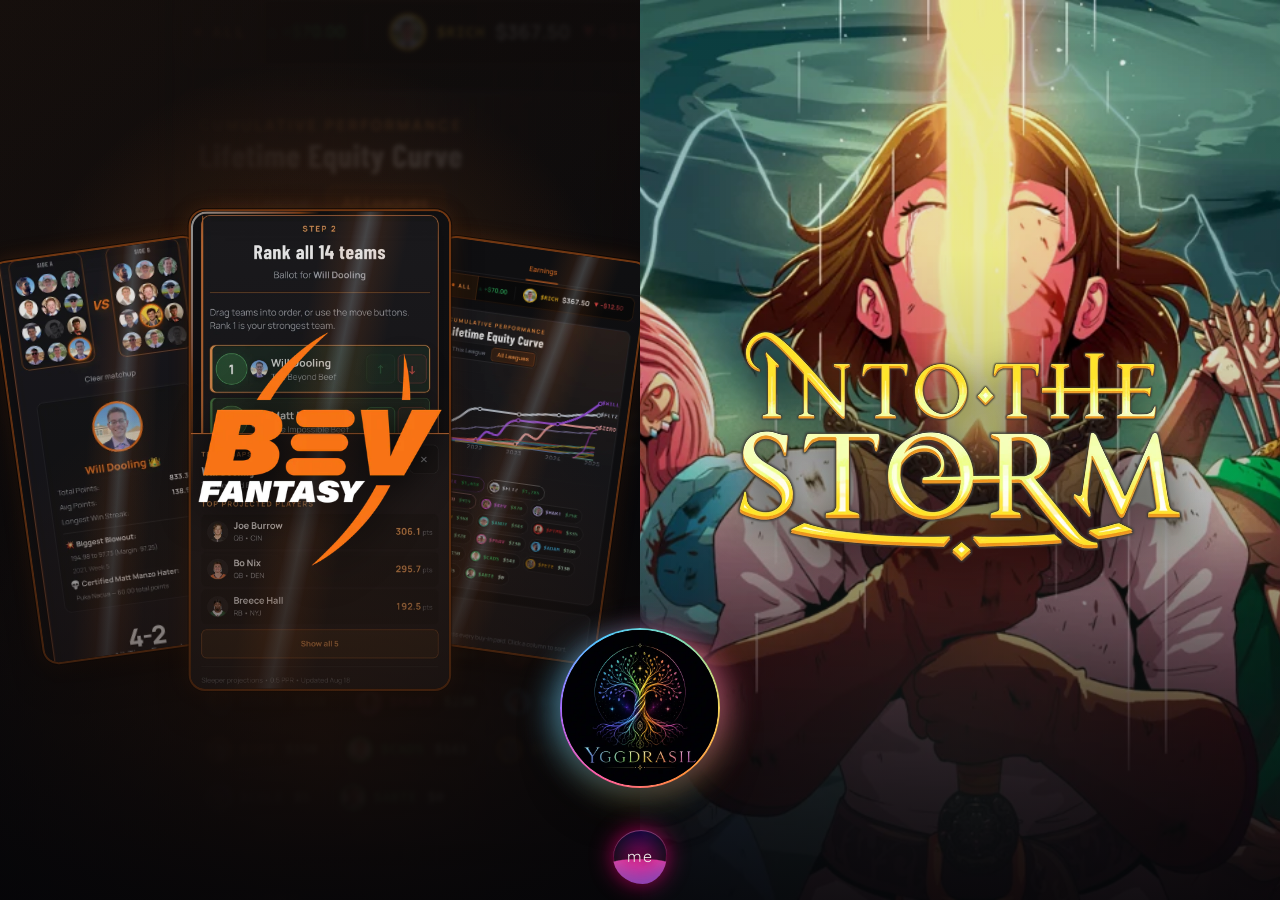
==== index.html @ 4eef5588 "Move Bev subtitle above logo" ====
<!doctype html>
<html lang="en">
<head>
<meta charset="utf-8">
<meta name="viewport" content="width=device-width, initial-scale=1">
<title>William Dooling — Product Designer</title>
<meta name="description" content="William Dooling — product designer. Risk PM by day, game dev by night.">
<link rel="canonical" href="https://www.williamdooling.com/">
<meta name="theme-color" content="#0A0A0A">

<meta property="og:title" content="William Dooling — Product Designer">
<meta property="og:description" content="Risk PM by day, game dev by night.">
<meta property="og:type" content="website">
<meta property="og:url" content="https://www.williamdooling.com/">
<meta property="og:image" content="https://www.williamdooling.com/assets/img/og-card.jpg">
<meta property="og:image:width" content="1200">
<meta property="og:image:height" content="630">
<meta name="twitter:card" content="summary_large_image">

<link rel="icon" href="assets/favicon.svg" type="image/svg+xml">
<link rel="icon" href="assets/favicon.ico" sizes="32x32">
<link rel="apple-touch-icon" href="assets/apple-touch-icon.png">
<link rel="manifest" href="site.webmanifest">
<link rel="preload" as="font" type="font/woff2" crossorigin
      href="assets/fonts/quicksand-latin.woff2">
<link rel="preload" as="font" type="font/woff2" crossorigin
      href="assets/fonts/inter-latin.woff2">
<link rel="stylesheet" href="assets/styles.css?v=a22">
<link rel="stylesheet" href="assets/cinematic-split-preview.css?v=12">

<script>document.documentElement.classList.add('js');</script>
</head>
<body class="home cinematic-preview">

  <h1 class="vh">William Dooling — selected work</h1>

  <main class="cinematic-preview__stage" aria-label="Selected work">
    <a class="cinematic-project cinematic-project--bev"
       href="work/bevfantasy/" data-prefetch
       aria-label="View the Bev Fantasy case study">
      <span class="cinematic-project__art cinematic-project__art--bev" aria-hidden="true">
        <span class="deck">
          <span class="deck__shot deck__shot--left">
            <img src="assets/img/bev-h2h.webp" alt=""
                 width="420" height="819" loading="eager" decoding="async">
          </span>
          <span class="deck__shot deck__shot--right">
            <img src="assets/img/bev-m-earnings.webp" alt=""
                 width="840" height="1638" loading="eager" decoding="async">
          </span>
          <span class="deck__shot deck__shot--hero">
            <img src="assets/img/bev-m-ballot.webp" alt=""
                 width="840" height="1552" loading="eager" decoding="async">
          </span>
        </span>
      </span>
      <span class="cinematic-project__shade" aria-hidden="true"></span>
      <span class="cinematic-logo">
        <img class="cinematic-logo__image cinematic-logo__image--bev"
             src="assets/img/bev-fantasy-logo.webp" alt="Bev Fantasy"
             width="360" height="345" loading="eager" decoding="async">
        <span class="cinematic-logo__info">
          <span>Fantasy Football League(s) Site</span>
          <b>Live</b>
        </span>
      </span>
    </a>

    <a class="cinematic-project cinematic-project--storm"
       href="work/into-the-storm/" data-prefetch
       aria-label="View the Into the Storm case study">
      <span class="cinematic-project__art cinematic-project__art--storm" aria-hidden="true">
        <img src="assets/img/into-the-storm-capsule.webp" alt=""
             width="1200" height="659" loading="eager" decoding="async">
      </span>
      <span class="cinematic-project__shade" aria-hidden="true"></span>
      <span class="cinematic-logo">
        <img class="cinematic-logo__image cinematic-logo__image--storm"
             src="assets/img/into-the-storm-logo.webp" alt="Into the Storm"
             width="900" height="491" loading="eager" decoding="async">
        <span class="cinematic-logo__info">
          <span>Upcoming Indie Game</span>
          <b>In alpha</b>
        </span>
      </span>
    </a>

    <a class="cinematic-project cinematic-project--ygg"
       href="work/yggdrasil/" data-prefetch
       aria-label="View the Yggdrasil case study">
      <img class="cinematic-project--ygg__logo"
           src="assets/img/yggdrasil-logo.webp" alt="Yggdrasil"
           width="520" height="520" loading="eager" decoding="async">
      <span class="cinematic-logo__info cinematic-logo__info--ygg">
        <span>Internal org site</span>
        <b>In use</b>
      </span>
    </a>
  </main>

  <footer class="site-foot cinematic-preview__foot">
    <div class="me">
      <div class="me__veil" aria-hidden="true"></div>

      <svg class="me__goo-def" aria-hidden="true" focusable="false">
        <filter id="me-goo" x="-25%" y="-25%" width="150%" height="150%"
                color-interpolation-filters="sRGB">
          <feGaussianBlur in="SourceGraphic" stdDeviation="8" result="blur"/>
          <feColorMatrix in="blur" type="matrix"
            values="1 0 0 0 0
                    0 1 0 0 0
                    0 0 1 0 0
                    0 0 0 16 -7"/>
        </filter>
      </svg>

      <button class="me__dot" type="button" aria-expanded="false" aria-controls="me-panel">
        <span class="me__liquid" aria-hidden="true">
          <span class="me__goo">
            <span class="me__mote me__mote--a"></span>
            <span class="me__mote me__mote--b"></span>
          </span>
        </span>
        <span class="me__dot-label">me</span>
        <span class="vh">— about William Dooling</span>
        <span class="me__halo" aria-hidden="true"></span>
      </button>

      <div class="me__panel" id="me-panel" role="dialog"
           aria-label="About William Dooling" hidden>
        <div class="me__skin" aria-hidden="true">
          <div class="me__aura"></div>
        </div>
        <div class="me__bloom" aria-hidden="true"></div>

        <div class="me__content">
          <div class="me__shots">
            <figure class="me__bubble me__shot me__bubble--sky" tabindex="0">
              <img src="assets/img/skydive.webp" alt="William skydiving over a lake."
                   width="320" height="320" loading="lazy" decoding="async">
            </figure>
            <figure class="me__bubble me__shot me__bubble--run" tabindex="0">
              <img src="assets/img/marathon.webp" alt="William running a marathon."
                   width="320" height="320" loading="lazy" decoding="async">
            </figure>
            <figure class="me__bubble me__shot me__bubble--us" tabindex="0">
              <img src="assets/img/nicole.webp"
                   alt="William and Nicole kissing in front of a Paris sunset."
                   width="360" height="360" loading="lazy" decoding="async">
            </figure>
            <div class="me__portrait me__shot" tabindex="0">
              <img src="assets/img/will-and-gibbles.webp"
                   alt="William Dooling with his dog."
                   width="360" height="360" loading="lazy" decoding="async">
            </div>
          </div>

          <svg class="me__motto" viewBox="0 0 320 50" aria-hidden="true" focusable="false">
            <path id="me-motto-arc" d="M 22 6 Q 160 48 298 6" fill="none"/>
            <text>
              <textPath href="#me-motto-arc" startOffset="50%" text-anchor="middle">
                Risk PM by day, game dev by night.
              </textPath>
            </text>
          </svg>
          <p class="vh">Risk PM by day, game dev by night.</p>
          <p class="me__name">William Dooling</p>

          <nav class="me__links" aria-label="Contact">
            <button class="me__link me__copy" type="button"
                    data-copy="william.dooling@outlook.com" data-copy-status="me-status">
              <span class="me__copy-label">Email</span>
              <span class="me__copy-done" data-copy-done aria-hidden="true">Copied</span>
            </button>
            <a class="me__link" href="https://www.linkedin.com/in/wgd/"
               target="_blank" rel="noopener noreferrer">LinkedIn</a>
            <a class="me__link" href="about/">About</a>
          </nav>

          <p class="me__status" id="me-status" role="status" aria-live="polite"></p>
        </div>
      </div>
    </div>
  </footer>

  <script src="assets/main.js?v=a21"></script>
</body>
</html>
---- assets/styles.css ----
/* ==========================================================================
   William Dooling — Portfolio
   Tokens follow _internal/portfolio-design-guide.md §4.

   A deliberate addition beyond the guide is a broadcast/scoreboard framing
   layer — ghost numerals, hairline rules with
      tick marks, tracked micro-labels. §2 asks for sports-coded personality;
      previously only the typeface carried it.
   ========================================================================== */

/* --------------------------------------------------------------------------
   1. Tokens
   -------------------------------------------------------------------------- */

:root {
  /* Guide §4 palette */
  --bg:          #0A0A0A;
  --text:        #F5F5F0;
  --text-dim:    #8A8A85;
  --bev:         #F2711C;
  --storm:       #7FDBB6;
  --storm-gold:  #E8C368;
  --ygr:         #7AC138; /* sampled from Yggdrasil's own node-highlight green */

  /* Violet stays in small interface accents and the profile control. */
  --violet-deep: #140B24;
  --violet-mid:  #2E1E52;
  --violet-core: #6B54A8;
  --violet-glow: #9B84D9;

  /* Surfaces */
  --surface:     #121114;
  --surface-lo:  #0D0D0F;
  --line:        rgba(245, 245, 240, .10);
  --line-soft:   rgba(245, 245, 240, .055);
  --line-tick:   rgba(245, 245, 240, .28);

  /* Type */
  --display: 'Quicksand', 'Quicksand Fallback', 'Trebuchet MS', sans-serif;
  --body:    'Inter', 'Inter Fallback', -apple-system, BlinkMacSystemFont, 'Segoe UI', Arial, sans-serif;

  /* Per-project accent. Overridden by .card--* and .theme-*. */
  --accent: var(--violet-glow);

  /* Rhythm */
  --gutter:  clamp(1.25rem, 4.5vw, 4rem);
  --measure: 34rem;   /* ~70 characters at 16px Inter */

  /* Motion */
  --float-range: 14px;
  --ease:        cubic-bezier(.4, 0, .2, 1);
  --ease-out:    cubic-bezier(.16, 1, .3, 1);    /* fast start, long settle */
  --ease-in:     cubic-bezier(.5, 0, .78, .4);   /* accelerates away        */

}

/* ---------------------------------------------------------------------------
   Web fonts, self-hosted.

   These used to come from fonts.googleapis.com, which meant a render-blocking
   round trip to one third party followed by the font itself from a second
   (fonts.gstatic.com) — both sitting on the critical path of every first paint.
   Hosting these first-party avoids extra DNS and TLS work between navigation
   and a correctly rendered page.

   Both faces are VARIABLE. Google's css2 endpoint declares Inter twice, at 400
   and 600, but both declarations point at the same file — it carries a `wght`
   axis and the browser instances it. So one @font-face per subset spans the
   whole range rather than one per weight, and asking for 600 costs no second
   download.

   Only `latin` and `latin-ext` are shipped; cyrillic, greek and vietnamese were
   dropped, as nothing on this site is written in them. `unicode-range` makes
   latin-ext free until something actually needs it — the file sits in the repo
   and is never fetched for English text, so it is insurance rather than weight.

   Both are OFL-1.1 and may be self-hosted. See assets/fonts/README.md.
   --------------------------------------------------------------------------- */

@font-face {
  font-family: 'Inter';
  font-style: normal;
  font-weight: 400 600;
  font-display: swap;
  src: url('fonts/inter-latin.woff2') format('woff2');
  unicode-range: U+0000-00FF, U+0131, U+0152-0153, U+02BB-02BC, U+02C6, U+02DA,
                 U+02DC, U+0304, U+0308, U+0329, U+2000-206F, U+20AC, U+2122,
                 U+2191, U+2193, U+2212, U+2215, U+FEFF, U+FFFD;
}

@font-face {
  font-family: 'Inter';
  font-style: normal;
  font-weight: 400 600;
  font-display: swap;
  src: url('fonts/inter-latin-ext.woff2') format('woff2');
  unicode-range: U+0100-02BA, U+02BD-02C5, U+02C7-02CC, U+02CE-02D7, U+02DD-02FF,
                 U+0304, U+0308, U+0329, U+1D00-1DBF, U+1E00-1E9F, U+1EF2-1EFF,
                 U+2020, U+20A0-20AB, U+20AD-20C0, U+2113, U+2C60-2C7F, U+A720-A7FF;
}

@font-face {
  font-family: 'Quicksand';
  font-style: normal;
  font-weight: 300 700;
  font-display: swap;
  src: url('fonts/quicksand-latin.woff2') format('woff2');
  unicode-range: U+0000-00FF, U+0131, U+0152-0153, U+02BB-02BC, U+02C6, U+02DA,
                 U+02DC, U+0304, U+0308, U+0329, U+2000-206F, U+20AC, U+2122,
                 U+2191, U+2193, U+2212, U+2215, U+FEFF, U+FFFD;
}

@font-face {
  font-family: 'Quicksand';
  font-style: normal;
  font-weight: 300 700;
  font-display: swap;
  src: url('fonts/quicksand-latin-ext.woff2') format('woff2');
  unicode-range: U+0100-02BA, U+02BD-02C5, U+02C7-02CC, U+02CE-02D7, U+02DD-02FF,
                 U+0304, U+0308, U+0329, U+1D00-1DBF, U+1E00-1E9F, U+1EF2-1EFF,
                 U+2020, U+20A0-20AB, U+20AD-20C0, U+2113, U+2C60-2C7F, U+A720-A7FF;
}

/* Metric-matched fallbacks so the font swap doesn't shift layout. Still earning
   their place with the fonts self-hosted: `font-display: swap` above means the
   first frame can be drawn in a fallback either way.
   Quicksand is a rounded geometric sans with a large x-height; Trebuchet is
   the closest thing installed on both Windows and macOS. */
@font-face {
  font-family: 'Quicksand Fallback';
  src: local('Trebuchet MS'), local('Verdana'), local('Segoe UI'), local('Arial');
  size-adjust: 97%;
  ascent-override: 95%;
  descent-override: 24%;
  line-gap-override: 0%;
}

@font-face {
  font-family: 'Inter Fallback';
  src: local('Segoe UI'), local('Helvetica Neue'), local('Arial');
  size-adjust: 100%;
  ascent-override: 90%;
  descent-override: 22%;
  line-gap-override: 0%;
}

/* --------------------------------------------------------------------------
   2. Base
   -------------------------------------------------------------------------- */

*, *::before, *::after { box-sizing: border-box; }

html {
  -webkit-text-size-adjust: 100%;
  background: var(--bg);
}

body {
  margin: 0;
  background: var(--bg);
  color: var(--text);
  font-family: var(--body);
  font-size: 16px;
  line-height: 1.6;
  -webkit-font-smoothing: antialiased;
  text-rendering: optimizeLegibility;
}

a { color: inherit; }

img { max-width: 100%; display: block; }

:focus-visible {
  outline: 2px solid var(--violet-glow);
  outline-offset: 4px;
  border-radius: 3px;
}

/* Visually hidden, still read aloud and still indexed. Used for the h1, which
   carries the name the design no longer shows. Not `display: none`, which
   would remove it from the accessibility tree entirely. */
.vh {
  position: absolute;
  width: 1px;
  height: 1px;
  margin: -1px;
  padding: 0;
  overflow: hidden;
  clip-path: inset(50%);
  white-space: nowrap;
  border: 0;
}

::selection { background: color-mix(in srgb, var(--violet-core) 60%, transparent); }

/* Shared micro-label: tracked, uppercase, scoreboard-adjacent. */
.micro {
  font-size: .68rem;
  font-weight: 600;
  letter-spacing: .22em;
  text-transform: uppercase;
  color: var(--text-dim);
  font-variant-numeric: tabular-nums;
}

/* Hairline rule with broadcast tick marks. */
.rule {
  position: relative;
  height: 1px;
  background: var(--line);
  border: 0;
  margin: 0;
}

.rule::after {
  content: '';
  position: absolute;
  left: 0; right: 0; bottom: 0;
  height: 6px;
  background-image: repeating-linear-gradient(
    90deg, var(--line-tick) 0 1px, transparent 1px 12.5%);
  opacity: .55;
}

/* --------------------------------------------------------------------------
   3. Homepage shell
   -------------------------------------------------------------------------- */

.home {
  min-height: 100vh;
  min-height: 100svh;
  display: flex;
  flex-direction: column;
  overflow-x: clip;
  position: relative;
}

/* Keep the homepage interface above its project art. */
.marquee, .roster, .site-foot { position: relative; z-index: 1; }

/* --------------------------------------------------------------------------
   4. Marquee (header)
   -------------------------------------------------------------------------- */

/* The header is now a single quiet label. Everything it used to carry — the
   display-size name, the role, the tagline, the intro slot — was cut so the
   two project cards can hold the page on their own. */
.marquee {
  padding: clamp(1.25rem, 3vw, 2rem) var(--gutter) 0;
}

/* Sentence-case now rather than the tracked micro-label look: the copy is a
   full sentence with an italic emphasis, which reads badly all-caps. */
.marquee__label {
  margin: 0;
  color: var(--text-dim);
  font-family: var(--body);
  font-size: clamp(.9rem, 1.6vw, 1.05rem);
  font-weight: 400;
  letter-spacing: normal;
  text-transform: none;
}

.marquee__label em { font-style: italic; color: var(--text); }

/* --------------------------------------------------------------------------
   5. Roster (the two project cards)
   -------------------------------------------------------------------------- */

.roster {
  flex: 1;
  display: flex;
  flex-wrap: wrap; /* three cards no longer guarantee one row; wrap rather than squish */
  align-items: center;
  justify-content: center;
  gap: clamp(1.75rem, 5vw, 4rem);
  padding: clamp(1.5rem, 3.5vw, 2.75rem) var(--gutter) clamp(1.5rem, 3vw, 2.5rem);
  perspective: 1400px;
}

.card {
  display: block;
  position: relative;
  text-decoration: none;
  /* Sized for three cards abreast rather than two — narrower ceiling and a
     smaller vw share than the old two-card formula so a normal desktop width
     can fit all three before .roster's wrap kicks in. */
  width: clamp(280px, 28vw, 440px);
  flex: 0 1 auto;
  -webkit-tap-highlight-color: transparent;
}

/* Stagger — asymmetry by position, not by size, so no project reads as ranked
   above the others. */
.card--storm { margin-top: clamp(1.5rem, 4vw, 3.5rem); }
.card--ygr   { margin-top: clamp(.5rem, 1.5vw, 1.5rem); }

/* The ghost roster numerals ("01"/"02" outlined behind each card) were cut —
   with the page down to two cards, numbering them added ranking that isn't
   there. The case study headers keep their own numeral. */

/* Each transform gets its own element so idle float, pointer tilt, and hover
   lift never overwrite one another. */
.card__float {
  animation: float 7s ease-in-out infinite;
  will-change: transform;
}

.card--storm .card__float {
  animation-duration: 7.8s;
  animation-delay: -2.6s; /* offset — the cards must never drift in sync */
}

.card--ygr .card__float {
  animation-duration: 8.4s;
  animation-delay: -4.9s;
}

@keyframes float {
  0%, 100% { transform: translateY(calc(var(--float-range) / -2)); }
  50%      { transform: translateY(calc(var(--float-range) /  2)); }
}

.card__tilt {
  transform: rotateX(var(--tilt-x, 0deg)) rotateY(var(--tilt-y, 0deg));
  transform-style: preserve-3d;
  transition: transform 420ms var(--ease-out);
}

.card:hover .card__tilt { transition-duration: 90ms; } /* track the pointer live */

.card__inner {
  position: relative;
  z-index: 1;
  border-radius: 18px;
  padding: clamp(1rem, 2vw, 1.35rem);
  overflow: hidden;
  background:
    linear-gradient(180deg,
      color-mix(in srgb, var(--accent) 7%, var(--surface)) 0%,
      var(--surface-lo) 62%);
  border: 1px solid color-mix(in srgb, var(--accent) 24%, transparent);
  box-shadow:
    inset 0 1px 0 rgba(245, 245, 240, .08),
    0 1px 0 0 rgba(0, 0, 0, .6),
    0 22px 58px -14px color-mix(in srgb, var(--accent) 32%, transparent);
  transition: transform 360ms var(--ease-out), box-shadow 360ms var(--ease),
              border-color 360ms var(--ease);
}

/* Outer bloom, on its own element so it can swell independently of the card. */
.card__inner::after {
  content: '';
  position: absolute;
  inset: -22%;
  z-index: -1;
  border-radius: 50%;
  background: radial-gradient(closest-side,
              color-mix(in srgb, var(--accent) 40%, transparent), transparent 78%);
  filter: blur(38px);
  opacity: .5;
  transition: opacity 360ms var(--ease);
  pointer-events: none;
}

/* Pointer-tracked specular sweep. --mx/--my are set by main.js. */
.card__sheen {
  position: absolute;
  inset: 0;
  z-index: 2;
  border-radius: inherit;
  pointer-events: none;
  opacity: 0;
  transition: opacity 320ms var(--ease);
  background: radial-gradient(38% 50% at var(--mx, 50%) var(--my, 50%),
              color-mix(in srgb, var(--accent) 26%, transparent) 0%,
              transparent 68%);
  mix-blend-mode: screen;
}

.card:hover .card__sheen,
.card:focus-visible .card__sheen { opacity: 1; }

.card:hover .card__float,
.card:focus-visible .card__float { animation-play-state: paused; }

/* Hover pose. The pop animation below must land on exactly this transform:
   the animation runs with fill none, so when it finishes the value falls back
   to this rule. If the two disagree, the card snaps at the handoff. */
.card:hover .card__inner,
.card:focus-visible .card__inner {
  transform: translateY(-14px) scale(1.05);
  border-color: color-mix(in srgb, var(--accent) 52%, transparent);
  box-shadow:
    inset 0 1px 0 rgba(245, 245, 240, .12),
    0 1px 0 0 rgba(0, 0, 0, .6),
    0 34px 78px -12px color-mix(in srgb, var(--accent) 50%, transparent);
}

/* The pop is declared OUTSIDE the hover rule, and that separation is the whole
   of A9's fix (the same fix is applied to the deck below).

   A CSS animation named inside a conditional rule is *added* the moment the
   rule starts matching and *removed* the moment it stops. So every momentary
   loss of the trigger restarts the bounce from 0% — and under a moving pointer
   the trigger does flicker, because the card's live tilt and the pop's own
   16px lift both slide the geometry out from under a pointer that has barely
   moved. The animation cancels its own trigger; that feedback loop is why it
   read as "rapidly repeating" rather than as a single re-fire.

   :focus-visible cannot flicker under a moving pointer, so it keeps declaring
   the animation directly and still pops with JS off. Hover fires `is-popping`
   from main.js instead: added once per genuine entry, dropped on animationend,
   and held through a short grace period so a flicker cannot re-fire it.

   These stay above :active so the press state can cancel the animation. */
.card:focus-visible .card__inner { animation: card-pop 460ms var(--ease-out); }
.card.is-popping    .card__inner { animation: card-pop 460ms var(--ease-out); }

/* Squash and stretch. The card leaps wide-and-flat, overcorrects to
   narrow-and-tall, then rings down onto the hover pose. scaleX and scaleY are
   kept as separate functions rather than a single scale() so the two axes can
   disagree — that disagreement IS the effect.

   Peak is ~1.072 against a 1.05 rest, so the overshoot is visible without the
   card ever looking like it changed size permanently. */
@keyframes card-pop {
  0%   { transform: translateY(0)      scaleX(1)     scaleY(1);     }
  18%  { transform: translateY(-16px)  scaleX(1.072) scaleY(1.028); }
  38%  { transform: translateY(-11px)  scaleX(1.032) scaleY(1.066); }
  58%  { transform: translateY(-15px)  scaleX(1.061) scaleY(1.042); }
  78%  { transform: translateY(-13.5px) scaleX(1.046) scaleY(1.053); }
  100% { transform: translateY(-14px)  scaleX(1.05)  scaleY(1.05);  }
}

.card:hover .card__inner::after,
.card:focus-visible .card__inner::after { opacity: .95; }

/* Press. `animation: none` matters — without it the still-running pop keeps
   control of transform and the card refuses to depress under the click. */
.card:active .card__inner {
  transform: translateY(-2px) scale(.995);
  animation: none;
  transition-duration: 110ms;
}

.card--bev   { --accent: var(--bev); }
.card--storm { --accent: var(--storm); }
.card--ygr   { --accent: var(--ygr); }

/* Card art ---------------------------------------------------------------- */

.card__art {
  position: relative;
  aspect-ratio: 16 / 10;   /* was 4/3, which cropped ~27% off the capsule art */
  border-radius: 11px;
  overflow: hidden;
  background: #0A0A0C;
  border: 1px solid var(--line-soft);
}

/* Direct child only. The bev card fills its art slot with a fanned deck of
   phone screenshots instead of a single image, and those must not inherit the
   cover-fit-and-creep behaviour that belongs to a full-bleed capsule. */
.card__art > img {
  width: 100%;
  height: 100%;
  object-fit: cover;
  transform: scale(1.02);
  transition: transform 700ms var(--ease-out);
}

.card:hover .card__art > img { transform: scale(1.06); }

/* Bottom vignette so the art never fights the title block.

   z-index matters here. A pseudo-element with `z-index: auto` paints above its
   siblings only while they are also auto; the deck's phones carry z-indices of
   their own, so without this the vignette would sit *under* them and the bleed
   off the bottom edge would end in a hard cut instead of a fade. Harmless for
   the storm card, whose single <img> is auto either way. */
.card__art::after {
  content: '';
  position: absolute;
  inset: auto 0 0 0;
  z-index: 4;
  height: 42%;
  background: linear-gradient(to top, var(--surface-lo), transparent);
  opacity: .55;
  pointer-events: none;
}

/* Card art — bevfantasy's fanned phone deck ------------------------------- */

.deck {
  position: absolute;
  inset: 0;
  transition: transform 420ms var(--ease-out);
}

/* The deck reacts as ONE object. Hovering any single phone used to lift and
   straighten just that phone, which read badly: three separate targets inside a
   card that is a single link, each fighting the card's own 1.05 pop underneath.
   Now touching any phone bounces the whole fan.

   `:has(.deck__shot:hover)` rather than `.deck:hover` on purpose — .deck spans
   the full art box, so plain :hover would also fire in the empty gaps between
   phones and the deck would react to a pointer that is not on anything.

   Scale is 1.035, not the card's 1.05. The outer phones sit 8px from the frame
   edge and .card__art clips, so a larger scale pulls their outer edges under
   the clip and the fan looks cropped rather than lifted.

   A9: the pose and the bounce are now two separate rules, for the reason
   written out over `.card.is-popping` above. `:has(.deck__shot:hover)` still
   carries the POSE, so the deck still lifts with JS off and the touch override
   still has something to cancel. `.is-lifted` is main.js's latch and `.is-popping`
   its one-shot bounce.

   The latch IS a widened trigger, deliberately and explicitly: entering still
   requires the pointer to be on an actual phone, but once it is, the deck stays
   lifted until the pointer leaves .card__art entirely. It does not drop in the
   gaps between phones any more. That is the hysteresis — without it the phones
   move out from under the pointer (the fan translates -15px mid-bounce, and the
   card's own pop rings through four reversals under it) and the pose chatters.
   The original reason for `:has()` over `.deck:hover` is untouched: you still
   cannot start the lift by pointing at empty deck. */
.deck:has(.deck__shot:hover),
.deck.is-lifted {
  transform: translateY(-12px) scale(1.035);
}

.deck.is-popping {
  animation: deck-pop 460ms var(--ease-out);
}

/* B3's squash-and-stretch, borrowed wholesale including its trap: the animation
   runs with `fill: none`, so when it ends the value falls back to the rule
   above. The 100% keyframe must therefore resolve to exactly that matrix or the
   deck snaps at the handoff. scaleX/scaleY are separate functions here while
   the rule uses scale() — different lists, identical matrix, which is fine
   because this is a value swap at the end and not an interpolation. */
@keyframes deck-pop {
  0%   { transform: translateY(0)     scaleX(1)     scaleY(1);     }
  28%  { transform: translateY(-15px) scaleX(1.052) scaleY(1.012); }
  52%  { transform: translateY(-8px)  scaleX(1.014) scaleY(1.052); }
  76%  { transform: translateY(-14px) scaleX(1.044) scaleY(1.028); }
  100% { transform: translateY(-12px) scaleX(1.035) scaleY(1.035); }
}

/* The fan angles are the only per-shot transform left. An earlier pass had each
   shot composing its transform from --tilt/--rise/--pop so that hover could
   restate them individually; the group bounce replaced all of that, so those
   properties are gone rather than left sitting unused. --x survives because the
   hero centres itself with a percentage translate. */
.deck__shot {
  --x: 0px;
  --tilt: 0deg;

  position: absolute;
  overflow: hidden;
  border-radius: 15px;
  background: #0A0A0C;
  /* The phones carry the card's accent, not the profile palette — §4's
     split-palette rule. On this card that resolves to --bev orange, which is
     also the accent inside the screenshots themselves, so the frame and its
     contents agree. */
  border: 2px solid color-mix(in srgb, var(--accent) 48%, transparent);
  box-shadow:
    0 18px 34px -10px rgba(0, 0, 0, .78),
    0 0 0 1px rgba(0, 0, 0, .5),
    0 0 22px -4px color-mix(in srgb, var(--accent) 26%, transparent);
  transform: translateX(var(--x)) rotate(var(--tilt));
  transition:
    border-color 420ms var(--ease),
    box-shadow 420ms var(--ease);
}

.deck__shot img {
  display: block;
  width: 100%;
  height: auto;
}

/* Geometry. Widths are percentages of the art box, so the fan holds its
   proportions at every breakpoint without a single media query.

   The shots are 0.513 wide-to-tall. At 30.5% width a side phone stands 59.5% of
   the art's *width* tall, which against a 16:10 box is 95% of its height — so a
   top of 15% puts its foot well past the lower edge. That overhang is the
   point; the vignette above fades it out. */
.deck__shot--hero {
  --x: -50%;
  z-index: 2;
  left: 50%;
  top: 7%;
  width: 38%;
}

.deck__shot--left {
  --tilt: -8deg;
  z-index: 1;
  left: 6%;
  top: 15%;
  width: 30.5%;
}

.deck__shot--right {
  --tilt: 8deg;
  z-index: 1;
  right: 6%;
  top: 15%;
  width: 30.5%;
}

/* All three light up together with the bounce. No phone moves relative to its
   neighbours — the fan keeps its shape and only the group transform carries the
   motion, which is what makes it read as one object rather than three. */
.deck:has(.deck__shot:hover) .deck__shot,
.deck.is-lifted .deck__shot {
  border-color: color-mix(in srgb, var(--accent) 88%, transparent);
  box-shadow:
    0 26px 46px -10px rgba(0, 0, 0, .85),
    0 0 0 1px rgba(0, 0, 0, .5),
    0 0 34px -2px color-mix(in srgb, var(--accent) 55%, transparent);
}

/* The shine. A narrow specular bar crosses each screen on a long loop, so the
   deck reads as glass rather than as three flat rectangles.

   It travels from -60% to 160% and then holds off-screen for the rest of the
   cycle: 14% of 9s is 1.26s of movement against ~7.7s of quiet, which is what
   makes it read as an occasional glint instead of a windscreen wiper. The
   holding frames are also why the 100% keyframe is the resting state — under
   reduced motion the duration collapses to ~0 and the animation parks on its
   last frame, which must be "no shine" rather than "shine frozen mid-screen". */
.deck__shot::after {
  content: '';
  position: absolute;
  inset: 0;
  pointer-events: none;
  background: linear-gradient(102deg,
    transparent 38%,
    color-mix(in srgb, var(--accent) 10%, transparent) 46%,
    rgba(245, 245, 240, .22) 50%,
    color-mix(in srgb, var(--accent) 10%, transparent) 54%,
    transparent 62%);
  animation: deck-shine 9s var(--ease) infinite;
}

.deck__shot--left::after  { animation-delay: 3s; }
.deck__shot--right::after { animation-delay: 6s; }

@keyframes deck-shine {
  0%   { transform: translateX(-60%); opacity: 0; }
  2%   { opacity: .9; }
  12%  { opacity: .9; }
  14%  { transform: translateX(160%); opacity: 0; }
  100% { transform: translateX(160%); opacity: 0; }
}

/* Hover brightens the glint rather than speeding it up. Retiming a running
   animation does not restart it — it reinterprets its current time against the
   new duration, which can teleport the bar into the middle of the screen. The
   shine is invisible for 86% of its cycle, so that jump would land in view
   roughly one time in seven. Intensity has no such failure mode. */
.card:hover .deck__shot::after { filter: brightness(1.45); }

/* The hero also carries a light travelling its border — the ambient half of the
   treatment, so the card is alive before the pointer arrives.

   Standard two-layer mask trick: the element is painted with a conic gradient
   and then masked by (its own box XOR its content box), leaving only the 2px
   padding ring. `exclude` is the spec name and `xor` the -webkit- one; both are
   listed because Safari shipped the prefixed form first.

   What moves is the gradient's start angle, NOT the element. Rotating the
   element was the obvious first reach and it is wrong: the ring is a rounded
   rectangle, so spinning it swings the whole shape off the phone's border and
   the "light" arrives as a tilted frame. Animating a registered <angle> keeps
   the ring welded to the border and moves only the bright arc along it.

   Without @property the custom property is unregistered, so the var() falls
   back to 0deg and the animation cannot interpolate: the ring degrades to a
   static glint at the top-right rather than disappearing. */
@property --deck-angle {
  syntax: '<angle>';
  initial-value: 0deg;
  inherits: false;
}

.deck__shot--hero::before {
  content: '';
  position: absolute;
  inset: 0;
  z-index: 1;
  padding: 2px;
  border-radius: inherit;
  pointer-events: none;
  background: conic-gradient(from var(--deck-angle, 0deg),
    transparent 0deg,
    transparent 250deg,
    color-mix(in srgb, var(--accent) 70%, transparent) 300deg,
    rgba(245, 245, 240, .85) 330deg,
    color-mix(in srgb, var(--accent) 70%, transparent) 355deg,
    transparent 360deg);
  -webkit-mask:
    linear-gradient(#000 0 0) content-box,
    linear-gradient(#000 0 0);
  -webkit-mask-composite: xor;
          mask:
    linear-gradient(#000 0 0) content-box,
    linear-gradient(#000 0 0);
          mask-composite: exclude;
  animation: deck-orbit 6.5s linear infinite;
  opacity: .72;
  transition: opacity 320ms var(--ease);
}

.card:hover .deck__shot--hero::before { opacity: 1; }

@keyframes deck-orbit {
  to { --deck-angle: 360deg; }
}

.card__foot {
  display: flex;
  align-items: flex-end;
  justify-content: space-between;
  gap: 1rem;
  margin-top: 1.1rem;
}

.card__title {
  margin: 0;
  font-family: var(--display);
  font-weight: 400;
  font-size: clamp(1.9rem, 3.4vw, 2.6rem);
  letter-spacing: .03em;
  line-height: .9;
  color: var(--accent);
}

.card__meta {
  margin: .4rem 0 0;
  color: var(--text-dim);
  font-size: .84rem;
  line-height: 1.35;
}

.card__status {
  flex: none;
  padding: .3rem .6rem;
  border-radius: 999px;
  border: 1px solid color-mix(in srgb, var(--accent) 40%, transparent);
  background: color-mix(in srgb, var(--accent) 10%, transparent);
  color: color-mix(in srgb, var(--accent) 82%, var(--text));
  font-size: .62rem;
  font-weight: 600;
  letter-spacing: .16em;
  text-transform: uppercase;
  white-space: nowrap;
}

/* --------------------------------------------------------------------------
   6. Site footer — the profile dot and its panel
   -------------------------------------------------------------------------- */

.site-foot {
  display: flex;
  align-items: center;
  justify-content: center;
  padding: 0 var(--gutter) clamp(1.5rem, 3.5vw, 2.5rem);
}

/* The identity, condensed to one glowing dot. §3 wanted the photo present
   rather than tucked away; this keeps it present but folds it into a single
   point of light so the two cards hold the page uncontested. */
.me {
  position: relative;
  display: flex;
  justify-content: center;
}

/* Liquid blob button. Two things make the "liquid": the outline morphs, and a
   real fill sloshes inside it. The fill is two oversized counter-rotating
   blobs with soft border-radii, clipped to the button — the same trick as the
   classic liquid-button demo, but anchored to a level that rises on hover
   instead of a rectangle that slides. Deliberately not an SVG goo filter,
   which would re-rasterize every moving frame. */
.me__dot {
  position: relative;
  display: grid;
  place-items: center;
  width: 54px;
  height: 54px;
  padding: 0;
  border: 0;
  cursor: pointer;
  font: inherit;
  color: var(--text);
  /* The unfilled glass the liquid sits in. Kept dark so the fill line reads. */
  background:
    radial-gradient(120% 120% at 50% 0%,
      color-mix(in srgb, var(--me-sink) 62%, transparent) 0%,
      color-mix(in srgb, var(--surface-lo) 92%, transparent) 70%);
  box-shadow:
    inset 0 1px 0 rgba(255, 255, 255, .22),
    inset 0 0 0 1px color-mix(in srgb, var(--me-hot) 30%, transparent),
    0 0 22px 2px color-mix(in srgb, var(--me-hot) 46%, transparent);
  border-radius: 52% 48% 45% 55% / 50% 45% 55% 50%;
  animation:
    liquid-morph 11s ease-in-out infinite,
    liquid-fade  5.2s ease-in-out infinite;
  transition: transform 320ms var(--ease-out), box-shadow 320ms var(--ease);
}

/* The filter definition itself renders nothing. */
.me__goo-def { position: absolute; width: 0; height: 0; }

/* border-radius: inherit resolves against the parent's *computed* value, which
   during an animation is the animated value — so the clip tracks the morph
   frame for frame without duplicating the keyframes. */
.me__liquid {
  position: absolute;
  inset: 0;
  z-index: 0;
  overflow: hidden;
  border-radius: inherit;
  pointer-events: none;
}

/* Everything inside is filtered as one group, so the waves and the motes fuse
   into each other where they touch. The filter lives here rather than on
   .me__liquid so the blur can never soften the button's own silhouette — the
   clip above is applied to the already-gooed result. */
.me__goo {
  position: absolute;
  inset: 0;
  filter: url(#me-goo);
}

/* Both waves are wider than the button, so only a slice of their upper edge
   crosses it. Rotating a 42%-radius square wobbles that edge by a few pixels —
   which is the whole illusion. `top` carries the fill level and is the only
   transitioned property, leaving transform free for the spin. */
.me__goo::before,
.me__goo::after {
  content: '';
  position: absolute;
  left: 50%;
  width: 260%;
  height: 260%;
  transform: translate(-50%, -50%) rotate(0deg);
  transition: top 560ms var(--ease-out);
}

/* Radii below 50% are what make the edge move: a 42%-rounded square reaches
   ~4.6px further along its diagonal than along its side, so spinning it drags
   that difference across the opening as a swell. 38% swells harder still.

   The two waves now carry opposite ends of the palette — this one pink, the
   other blue — and they run at 5s and 9s in opposite directions, so the pair
   never repeats the same crossing twice and the ball's colour keeps shifting
   without anything fading.

   The purple has to live INSIDE each gradient rather than being produced by
   blending the two, and that is forced by the goo filter, not a preference.
   `#me-goo` thresholds alpha at `0 0 0 16 -7`: anything below a≈0.44 is erased
   outright and anything above is driven back to fully opaque. So a
   part-transparent wave laid over its neighbour would either disappear or come
   back solid — there is no partial coverage to mix through. Both waves stay
   opaque, and each ramps toward the middle of the palette so the meeting edge
   still reads as a transition rather than a hard seam. */
.me__goo::before {
  top: 100px;
  border-radius: 42%;
  background: linear-gradient(160deg,
    color-mix(in srgb, var(--me-hot) 68%, #fff) 0%,
    var(--me-hot) 52%,
    var(--me-mid) 100%);
  animation: liquid-wave 5s linear infinite;
}

.me__goo::after {
  top: 106px;
  border-radius: 38%;
  background: linear-gradient(160deg,
    var(--me-mid) 0%,
    color-mix(in srgb, var(--me-cold) 74%, var(--me-mid)) 100%);
  animation: liquid-wave 9s linear infinite reverse;
}

@keyframes liquid-wave {
  from { transform: translate(-50%, -50%) rotate(0deg); }
  to   { transform: translate(-50%, -50%) rotate(360deg); }
}

/* Energy motes. They rise out of the fill, tear away from it, and shrink out.
   They SHRINK rather than fade because the filter thresholds alpha — a fading
   mote would hold full strength and then vanish in one frame, while a
   shrinking one thins its neck and pinches off, which is the behaviour that
   reads as liquid. */
.me__mote {
  position: absolute;
  left: 50%;
  bottom: 0;
  width: 21px;
  height: 21px;
  margin-left: -10.5px;
  border-radius: 50%;
  background: color-mix(in srgb, var(--me-hot) 62%, #fff);
  transform: translate(0, 0) scale(0);
}

.me__mote--a { animation: mote-rise 7.6s ease-out infinite; }
.me__mote--b { animation: mote-rise 9.8s ease-out 3.4s infinite; --mote-x: -9px; }

/* The mote leaves the surface slowly and stays near full size well past the
   fill line, so the blur has something to bridge and the neck stretches before
   it parts. The first version rose fast and shrank early: it cleared the goo's
   reach in a couple of frames, so it read as a dot popping rather than as
   liquid tearing away. Everything here is in service of keeping the mote and
   the fill within a blur radius of each other for longer. */
@keyframes mote-rise {
  0%   { transform: translate(0, -6px) scale(.35); }
  18%  { transform: translate(calc(var(--mote-x, 8px) * .2), -13px) scale(1); }
  46%  { transform: translate(calc(var(--mote-x, 8px) * .6), -22px) scale(.95); }
  74%  { transform: translate(var(--mote-x, 8px), -33px) scale(.68); }
  100% { transform: translate(calc(var(--mote-x, 8px) * 1.25), -44px) scale(0); }
}

.me__dot-label {
  position: relative;
  z-index: 1;
  font-family: var(--display);
  font-weight: 400;
  font-size: 1rem;
  letter-spacing: .04em;
  text-shadow: 0 1px 6px rgba(0, 0, 0, .45);
  transition: transform 320ms var(--ease-out), text-shadow 320ms var(--ease);
}

/* The blob never returns to a circle, so the surface always looks unsettled. */
@keyframes liquid-morph {
  0%, 100% { border-radius: 52% 48% 45% 55% / 50% 45% 55% 50%; }
  25%      { border-radius: 44% 56% 55% 45% / 57% 52% 48% 43%; }
  50%      { border-radius: 56% 44% 48% 52% / 44% 57% 43% 56%; }
  75%      { border-radius: 47% 53% 58% 42% / 52% 46% 54% 48%; }
}

/* Breathes across most of the range, on a shorter loop than the halo, so the
   pulse is unmistakable without ever going dark enough to lose the label. */
@keyframes liquid-fade {
  0%, 100% { opacity: .44; }
  50%      { opacity: .97; }
}

/* Hover and open both drop liquid-fade from the animation list rather than
   pausing it. A paused animation still owns the property, so `opacity: 1`
   alongside `animation-play-state: paused` would be silently ignored and the
   button could sit at half opacity under the cursor. Morph keeps its duration
   from the list above; only the second entry falls away. */
.me__dot:hover,
.me__dot:focus-visible {
  transform: scale(1.12);
  opacity: 1;
  animation-name: liquid-morph;
  box-shadow:
    inset 0 1px 0 rgba(255, 255, 255, .3),
    inset 0 0 0 1px color-mix(in srgb, var(--me-hot) 45%, transparent),
    0 0 34px 4px color-mix(in srgb, var(--me-hot) 62%, transparent);
}

/* The level rises to just past the brim, so the button reads as filling. */
.me__dot:hover .me__goo::before,
.me__dot:focus-visible .me__goo::before { top: 72px; }

.me__dot:hover .me__goo::after,
.me__dot:focus-visible .me__goo::after { top: 78px; }

.me__dot:hover .me__dot-label,
.me__dot:focus-visible .me__dot-label {
  transform: scale(1.22);
  text-shadow: 0 1px 8px rgba(0, 0, 0, .6);
}

/* --------------------------------------------------------------------------
   Open: the ball stays where it is, dimmed, and becomes the dismiss control.

   It needs no fade-out to avoid the "two objects swapping" problem the morph
   used to have, because the skin's first frame covers this rect exactly. The
   ball is not re-introduced when the panel opens — it is *uncovered*, as the
   growing skin lifts up and off it. So the only thing to animate here is the
   drop in emphasis, and that is deliberately delayed until the skin has
   cleared.
   -------------------------------------------------------------------------- */
.me__dot[aria-expanded="true"] {
  /* Quiet, but not so faint it reads as broken. .34 was the first pass and sat
     on the wrong side of that line. */
  opacity: .5;
  transform: scale(.82);
  animation-name: liquid-morph;
  transition: opacity 380ms var(--ease) 140ms,
              transform 380ms var(--ease-out) 140ms;
}

/* Full, and held full. A moving fill line inside a ball this small was the
   problem: at 54px the surface is only a few pixels of travel, so draining it
   read as the ball breaking rather than as a state change. A solid violet
   ball, dimmed, says "still here, not the subject" with no moving parts. */
.me__dot[aria-expanded="true"] .me__goo::before { top: 72px; }
.me__dot[aria-expanded="true"] .me__goo::after  { top: 78px; }

/* Hover carries the whole affordance now: the ball comes back up to strength
   and tightens slightly, which is enough to mark it as the way out. */
.me__dot[aria-expanded="true"]:hover,
.me__dot[aria-expanded="true"]:focus-visible {
  opacity: .94;
  transform: scale(.9);
}

.me__dot[aria-expanded="true"]:hover .me__goo::before,
.me__dot[aria-expanded="true"]:focus-visible .me__goo::before { top: 72px; }

.me__dot[aria-expanded="true"]:hover .me__goo::after,
.me__dot[aria-expanded="true"]:focus-visible .me__goo::after { top: 78px; }

/* The label holds still while open. Growing it is the closed state's "more of
   this" cue and would misread here. */
.me__dot[aria-expanded="true"]:hover .me__dot-label,
.me__dot[aria-expanded="true"]:focus-visible .me__dot-label {
  transform: scale(1);
}

/* Coming back. `aria-expanded` is already false by the time `is-closing` lands,
   so without this the ball falls straight through to the base rule, and two
   things go wrong there. Its transform runs 320ms against the close, so the
   ball is still easing outward after the panel has gone. And `liquid-fade`
   re-enters the animation list on the first frame and restarts at its own 0%,
   snapping opacity to .44 with nothing to hide it — the ball sits below the
   panel and is not covered until the very last frame of the collapse.

   So: hold the breathing off for the length of the close and walk the ball up
   to .44 by hand. That is exactly liquid-fade's 0% keyframe, so when the class
   lifts, the breathing resumes from where the transition left off. */
.me.is-closing .me__dot {
  opacity: .44;
  /* Back to resting size, and held there even under the pointer. The morph's
     last frame is the ball's *resting* 54px box (see sizeMorph in main.js), so
     a hover scale still running underneath would leave the ball poking out from
     behind the skin at the one frame the two are meant to coincide — and
     dismissing by clicking the ball is exactly when the pointer is on it. */
  transform: none;
  animation-name: liquid-morph;
  transition: opacity var(--me-close) var(--ease-out),
              transform var(--me-close) var(--ease-out),
              box-shadow var(--me-close) var(--ease);
}

/* Dismissing by clicking the ball leaves the pointer on it, and the rule above
   outranks `.me__dot:hover`, so the hover strength has to be restated here. */
.me.is-closing .me__dot:hover,
.me.is-closing .me__dot:focus-visible { opacity: 1; }

/* Breathing halo, so the dot reads as alive and clickable without a label. */
.me__halo {
  position: absolute;
  inset: -14px;
  border-radius: 50%;
  pointer-events: none;
  background: radial-gradient(closest-side,
              color-mix(in srgb, var(--me-hot) 50%, transparent), transparent 72%);
  filter: blur(7px);
  animation: badge-pulse 5.2s ease-in-out infinite;
}

/* --------------------------------------------------------------------------
   The panel. Springs from the dot rather than fading in, and is anchored
   bottom-centre so it grows upward out of the point of light.
   -------------------------------------------------------------------------- */
/* The panel box carries no paint of its own. Everything visible lives on
   .me__skin, which is what morphs — that separation is what lets a zoomed
   photo overhang the top edge without the morph's clip cutting it off. */
.me__panel {
  position: absolute;
  bottom: calc(100% + 20px);
  left: 50%;
  z-index: 60;
  width: min(340px, 88vw);
  margin-left: calc(min(340px, 88vw) / -2);
  /* Top padding is set by the tallest overhang, not by the text: the crown
     bubble rides 38px above the photo box, and anything less than that would
     push it out past the skin's upper edge with nothing behind it. */
  padding: 2.4rem 1.5rem 1.5rem;
  text-align: center;
}

.me__panel[hidden] { display: none; }

.me__content { position: relative; z-index: 1; }

/* --------------------------------------------------------------------------
   The morph. The skin is the panel's own box, scaled down onto the dot and
   grown out of it — one object changing size.

   This began as a clip-path reveal, and that was the bug behind it reading as
   two objects swapping. A background only paints inside its own border box,
   and at t=0 the clip region sat *below* the panel's bottom edge, over empty
   space. There was nothing there to reveal, so the ball faded out against a
   blank rect and the panel materialised separately. Scaling the real box puts
   paint everywhere the eye is actually looking.

   The scale factors come from main.js measuring both rects on open, because
   the panel's height depends on its content and on the breakpoint. The values
   here are the fallback for when the script never runs.
   -------------------------------------------------------------------------- */
/* --------------------------------------------------------------------------
   The profile component's own palette. Scoped to `.me` so only the ball and
   the panel it grows into speak this brighter language. Pink carries light,
   blue carries depth, and purple bridges the two.
   -------------------------------------------------------------------------- */
.me {
  --me-hot:  #ff0080;
  --me-mid:  #a349a4;
  --me-cold: #0000ff;
  /* Pure blue is nowhere near dark enough to act as shadow next to #0A0A0A —
     it is roughly nine times the luminance of the violet it replaces. The
     depth end is therefore the blue sunk toward black, and `--me-cold` itself
     is kept for places that want the colour to actually read as blue. */
  --me-sink: color-mix(in srgb, var(--me-cold) 30%, #05040e);
  /* Blue pulled a little toward the bridge, so it reads as blue rather than as
     a hole. Named because it is needed as a base for further alpha mixing, and
     nesting color-mix inside color-mix at the use site is unreadable. */
  --me-blue: color-mix(in srgb, var(--me-cold) 62%, var(--me-mid));
  /* The blue lifted to somewhere it can actually be READ. `--me-cold` is fine
     as a base for fills and glows, where it sits under an alpha and behind
     other paint, but as foreground it is hopeless: #0000ff on this panel is
     about 1.5:1, well under the 4.5:1 floor, and the contact links were using
     it raw. This is the same hue carried up to ~9:1. Used for the links and
     for the one photo ring that is deliberately not pink. */
  --me-lit:  #8fb8ff;

  --me-sx: .159;
  --me-sy: .166;
  --me-dy: 74px;
  /* One source of truth for the close. main.js reads this back off .me to time
     the unmount, so the timer that hides the panel cannot drift away from the
     animation that empties it. */
  --me-close: 280ms;
}

.me__skin {
  position: absolute;
  inset: 0;
  z-index: 0;
  overflow: hidden;
  /* A blob, not a card. Percentages, so the shape stays proportional while the
     box is scaled down to ball size and so it can interpolate from a plain
     50% circle. */
  border-radius: 19% 22% 18% 21% / 20% 17% 22% 19%;
  /* "Glowing purple border around" everything, per the brief. */
  border: 1px solid color-mix(in srgb, var(--me-hot) 38%, transparent);
  background:
    linear-gradient(180deg,
      color-mix(in srgb, var(--me-mid) 13%, var(--surface)) 0%,
      var(--surface-lo) 74%);
  box-shadow:
    0 0 0 1px color-mix(in srgb, var(--me-hot) 12%, transparent),
    0 0 34px -4px color-mix(in srgb, var(--me-mid) 62%, transparent),
    0 26px 60px -18px rgba(0, 0, 0, .8);
  transform-origin: 50% 100%;
  animation: skin-drift 17s ease-in-out infinite;
}

/* The resting shape never settles, the same way the ball's never does. */
@keyframes skin-drift {
  0%, 100% { border-radius: 19% 22% 18% 21% / 20% 17% 22% 19%; }
  33%      { border-radius: 22% 18% 21% 19% / 17% 21% 18% 22%; }
  66%      { border-radius: 18% 21% 22% 18% / 22% 19% 17% 21%; }
}

/* The ball's own colour, laid over the panel's. Fading this out IS the
   "darken to the panel background" step — two gradients cross-fading, because
   gradient-to-gradient interpolation is not something CSS will do for you.

   Anchored to the bottom rather than across the diagonal, so that while the
   box is squashed down to ball size the gradient reproduces the ball's own
   fill line at roughly 55% up. The first frame is then a filled ball rather
   than a flat violet disc standing in for one. */
.me__skin::before {
  content: '';
  position: absolute;
  inset: 0;
  background: linear-gradient(to top,
    color-mix(in srgb, var(--me-hot) 62%, #fff) 0%,
    var(--me-hot) 30%,
    color-mix(in srgb, var(--me-mid) 58%, var(--me-cold)) 52%,
    color-mix(in srgb, var(--surface-lo) 84%, var(--me-sink)) 62%,
    color-mix(in srgb, var(--surface-lo) 94%, transparent) 100%);
}

/* Both animations, in this order, and `backwards` rather than `both`.
   The shorthand in the base rule is replaced wholesale by this one, so listing
   only the morph here would silently drop the resting wobble for as long as the
   panel is open. And a `both` fill would then own border-radius forever, which
   kills the wobble a second time — the later entry in the list wins while it is
   active, so the morph leads during its 520ms and hands the property back the
   moment it ends. Safe only because its final keyframe resolves to exactly the
   resting radius and the identity matrix. */
.me:not(.is-closing) .me__panel:not([hidden]) .me__skin {
  animation:
    skin-drift 17s ease-in-out infinite,
    me-skin-open 520ms var(--ease-out) backwards;
}

.me:not(.is-closing) .me__panel:not([hidden]) .me__skin::before {
  animation: me-skin-cool 460ms var(--ease) both;
}

/* Closing is its own keyframe set, not the opening one played backwards.
   `reverse` looks like a free inverse and is not one — it replays the opening
   overshoot on the way down, so the panel swelled to 1.028 before it collapsed.
   A collapse has to gather inward. */
.me.is-closing .me__skin {
  animation: me-skin-close var(--me-close) var(--ease-in) forwards;
}

/* The ball's violet comes back as the box shrinks, so the last frame of the
   panel is already the ball's own colour.

   Before this rule there was nothing at all: `me-skin-cool` hangs off
   `.me:not(.is-closing)`, so the instant `is-closing` landed the selector
   stopped matching, the animation was dropped, and the overlay reverted to its
   base value — which is 1, because the base rule never states one. Measured:
   settled open it reads 0, one class change later it reads 1, with nothing in
   flight to carry it. The panel flashed violet as it left. */
.me.is-closing .me__skin::before {
  /* Lands a beat before the box does, mirroring the way the cool-down on open
     finishes 60ms inside the morph. The colour should arrive first; a panel
     that is still grey at ball size reads as a swap. */
  animation: me-skin-warm calc(var(--me-close) * .86) var(--ease) forwards;
}

/* Growth and bounce are one keyframe set, and every step lists translate
   before scale. Split across two animations the browser composes them fine,
   but a step that omits a function falls back to matrix decomposition and
   swings the element through a visibly wrong path.

   The opening radius is a plain 50% — a circle at any box size — which is what
   makes the first frame indistinguishable from the ball it grew out of. */
@keyframes me-skin-open {
  0%   {
    transform: translateY(var(--me-dy)) scale(var(--me-sx), var(--me-sy));
    border-radius: 50%;
  }
  58%  {
    transform: translateY(0) scale(1.028, 1.032);
    border-radius: 24% 27% 23% 26% / 25% 22% 27% 24%;
  }
  80%  {
    transform: translateY(0) scale(.994, .993);
    border-radius: 20% 23% 19% 22% / 21% 18% 23% 20%;
  }
  100% {
    transform: translateY(0) scale(1, 1);
    border-radius: 19% 22% 18% 21% / 20% 17% 22% 19%;
  }
}

/* Gather, then drop. The dip at 20% is anticipation — one beat of inward
   compression before the collapse, which is the *mirror* of the opening
   overshoot rather than a replay of it. Per-keyframe timing functions do the
   real work: the gather eases out so it settles into the pause, and everything
   after it eases in so the box accelerates away and is pulled into the ball.

   Same transform-function order as me-skin-open, for the same reason — a step
   that omits one falls back to matrix decomposition and swings through a
   visibly wrong path. Radius ends at a plain 50% so the final frame is a
   circle at ball size, indistinguishable from the ball it lands on. */
@keyframes me-skin-close {
  0%   {
    transform: translateY(0) scale(1, 1);
    border-radius: 19% 22% 18% 21% / 20% 17% 22% 19%;
    animation-timing-function: var(--ease-out);
  }
  24%  {
    /* Y squashes harder than X, and the origin is the bottom edge, so the
       panel squats *toward* the ball rather than shrinking in place — about
       15px of drop against 11px of narrowing at desktop size. */
    transform: translateY(0) scale(.968, .954);
    border-radius: 23% 26% 22% 25% / 24% 21% 26% 23%;
    animation-timing-function: var(--ease-in);
  }
  100% {
    transform: translateY(var(--me-dy)) scale(var(--me-sx), var(--me-sy));
    border-radius: 50%;
  }
}

@keyframes me-skin-cool {
  0%   { opacity: 1; }
  100% { opacity: 0; }
}

@keyframes me-skin-warm {
  0%   { opacity: 0; }
  100% { opacity: 1; }
}

/* Content resolves after the liquid has mostly arrived. */
.me:not(.is-closing) .me__panel:not([hidden]) .me__content {
  animation: me-content-in 300ms var(--ease-out) 190ms backwards;
}

/* The content clears in the first half, so the box is empty before it drops.
   `reverse` is safe on this one — it is a straight two-keyframe fade with no
   overshoot in it to replay. */
.me.is-closing .me__content {
  animation: me-content-in calc(var(--me-close) * .5) var(--ease-in) reverse both;
}

@keyframes me-content-in {
  from { opacity: 0; transform: translateY(6px); }
  to   { opacity: 1; transform: none; }
}

/* --------------------------------------------------------------------------
   The aura. Two elongated violet fields drifting upward behind the content,
   plus a bloom that is deliberately OUTSIDE the skin's clip so the glow
   radiates past the border rather than stopping dead at it.

   Both are gradient-only. The goo filter is affordable on a 54px button but
   too expensive on a 340px panel.
   -------------------------------------------------------------------------- */
.me__aura {
  position: absolute;
  inset: -10%;
  z-index: 0;
  pointer-events: none;
  opacity: .78;
  background:
    radial-gradient(46% 34% at 32% 78%,
      color-mix(in srgb, var(--me-hot) 70%, transparent), transparent 72%),
    radial-gradient(42% 30% at 72% 88%,
      color-mix(in srgb, var(--me-blue) 74%, transparent), transparent 74%);
  animation: aura-lick 22s ease-in-out infinite;
}

.me__aura::after {
  content: '';
  position: absolute;
  inset: 0;
  background:
    radial-gradient(34% 26% at 55% 64%,
      color-mix(in srgb, var(--me-mid) 62%, transparent), transparent 76%);
  animation: aura-lick 17s ease-in-out infinite reverse;
}

/* Slow and small. The brief is "behind the text and subtle" — this is meant to
   be noticed on the second look, not the first. */
@keyframes aura-lick {
  0%, 100% { transform: translate3d(0, 0, 0) scale(1); }
  33%      { transform: translate3d(-3%, -6%, 0) scale(1.14); }
  66%      { transform: translate3d(3%, -3%, 0) scale(1.06); }
}

.me__bloom {
  position: absolute;
  inset: -34px -30px -26px;
  z-index: -1;
  pointer-events: none;
  border-radius: 50%;
  background: radial-gradient(closest-side,
    color-mix(in srgb, var(--me-hot) 42%, transparent) 0%,
    color-mix(in srgb, var(--me-mid) 24%, transparent) 52%,
    transparent 78%);
  animation: bloom-breathe 7.5s ease-in-out infinite;
}

.me:not(.is-closing) .me__panel:not([hidden]) .me__bloom {
  animation:
    bloom-in 520ms var(--ease-out) 120ms backwards,
    bloom-breathe 7.5s ease-in-out infinite;
}

/* The glow has to leave with the panel. Left alone it kept breathing at full
   strength right through the close and then went out with the [hidden], which
   reads as the light being cut rather than withdrawn.

   Breathe stays first in the list so it keeps its hold on transform; the fade
   is second and therefore wins opacity, which is the only property it names. */
.me.is-closing .me__bloom {
  animation:
    bloom-breathe 7.5s ease-in-out infinite,
    bloom-out calc(var(--me-close) * .8) var(--ease-in) forwards;
}

@keyframes bloom-in   { from { opacity: 0; } to { opacity: 1; } }

/* No `from`: the implicit 0% keyframe is built from the underlying value, so
   the fade starts wherever the breathe happens to be rather than jumping to a
   fixed 1 first. */
@keyframes bloom-out  { to { opacity: 0; } }

@keyframes bloom-breathe {
  0%, 100% { opacity: .78; transform: scale(1); }
  50%      { opacity: 1;   transform: scale(1.05); }
}

/* Photo cluster ------------------------------------------------------------ */

.me__shots {
  position: relative;
  display: grid;
  place-items: center;
  /* Sized to the ears, not the portrait: the box is centred, so its height is
     what sets the dead space under the portrait and therefore the gap to the
     motto. The ears overhang the top by ~14px into the panel's own padding. */
  height: 172px;
  margin-bottom: 0;
  /* 172px of mostly empty box, and the motto is pulled up underneath it by a
     negative margin — so this container was swallowing the hover meant for the
     motto's glyphs. The photos opt back in below; keyboard focus is unaffected,
     since pointer-events has no bearing on tabbing. */
  pointer-events: none;
}

.me__portrait {
  position: relative;
  z-index: 2;
  width: 132px;
  height: 132px;
  border-radius: 50%;
  /* `backwards`, not `both`. A forwards fill would keep the 100% keyframe in
     control of transform for good, and the hover zoom below would never
     apply. Backwards fills only during the delay, then hands the element back
     to the static rule — which resolves to the same value, so nothing jumps. */
  animation: portrait-in 520ms var(--ease-out) 220ms backwards;
}

.me__portrait img,
.me__bubble img {
  width: 100%;
  height: 100%;
  border-radius: 50%;
  object-fit: cover;
}

.me__portrait img {
  /* 2px, not the 3px these carried under the old lavender. At full saturation
     the same width reads considerably heavier, so the ring is thinned to hold
     the weight it had before the palette changed. */
  border: 2px solid color-mix(in srgb, var(--me-hot) 58%, transparent);
  box-shadow: 0 0 22px -2px color-mix(in srgb, var(--me-mid) 75%, transparent);
}

@keyframes portrait-in {
  0%   { transform: scale(.35); opacity: 0; }
  60%  { transform: scale(1.07); opacity: 1; }
  100% { transform: scale(1);    opacity: 1; }
}

/* The two action shots fan outward from behind the portrait on an arc. Each
   keyframe lists translate/rotate/scale in the same order so the browser
   interpolates the functions rather than falling back to matrix decomposition,
   which would swing them through a visibly wrong path. */
/* Mouse ears: up and outward, overlapping the portrait's upper edge and
   sitting behind it (z-index below .me__portrait), each tilted away from
   centre. See the note on `backwards` above — same reason here. */
.me__bubble {
  position: absolute;
  z-index: 1;
  width: 88px;
  height: 88px;
  margin: 0;
  transform: translate(var(--tx), var(--ty)) rotate(var(--rot)) scale(1);
  animation: bubble-in 620ms var(--ease-out) backwards;
}

.me__bubble img {
  border: 2px solid color-mix(in srgb, var(--me-hot) 52%, transparent);
  box-shadow: 0 0 16px -3px color-mix(in srgb, var(--me-mid) 70%, transparent);
}

/* Fanned to ±94 from the ±84 they sat at while there were only two of them.
   The crown below is 80px wide and centred, so it occupies -40..40; at ±84 the
   ears reached in to -40 and the three circles would have been touching. This
   opens a 10px channel on each side and still leaves the ears overlapping the
   portrait, which is what makes the cluster read as one object. */
.me__bubble--sky { --tx: -94px; --ty: -56px; --rot: -13deg; animation-delay: 310ms; }
.me__bubble--run { --tx:  94px; --ty: -56px; --rot:  13deg; animation-delay: 375ms; }

/* The crown. Smaller than the ears and wedged into the gap between them,
   riding high enough over the portrait's top edge that ~58px of it clears —
   about the same visible share the ears get, despite being tucked deeper. */
.me__bubble--us {
  --tx: 0px;
  --ty: -84px;
  --rot: 0deg;
  width: 80px;
  height: 80px;
  /* Its own entrance, not the ears' — see `us-in`. The shorthand is repeated
     in full rather than overriding animation-name alone, because the base rule
     also sets a duration and this one is deliberately slower. */
  animation: us-in 720ms var(--ease-out) 560ms backwards;
}

/* Blue where everything else in the panel is pink, and the one bright blue in
   the component (`--me-lit`) rather than `--me-cold`, which at 2px on a dark
   ground would simply not be visible. */
.me__bubble--us img {
  border: 2px solid color-mix(in srgb, var(--me-lit) 62%, transparent);
  box-shadow: 0 0 16px -3px color-mix(in srgb, var(--me-lit) 55%, transparent);
}

@keyframes bubble-in {
  0%   { transform: translate(0, 0) rotate(0deg) scale(.2); opacity: 0; }
  62%  { transform: translate(var(--tx), var(--ty)) rotate(var(--rot)) scale(1.16); opacity: 1; }
  100% { transform: translate(var(--tx), var(--ty)) rotate(var(--rot)) scale(1);    opacity: 1; }
}

/* A rise and a fade, deliberately not the ears' pop. They spring out from
   behind the portrait with an overshoot; this one is already in place and
   simply surfaces — later, slower, and without the bounce, so it lands as its
   own beat rather than as a third copy of the same gesture. Starting from the
   settled --tx/--ty plus an offset (rather than from 0,0) is what keeps it
   travelling straight up instead of arcing out of the centre. */
@keyframes us-in {
  0%   { transform: translate(var(--tx), calc(var(--ty) + 26px)) rotate(var(--rot)) scale(.94); opacity: 0; }
  100% { transform: translate(var(--tx), var(--ty)) rotate(var(--rot)) scale(1); opacity: 1; }
}

/* Examining a photo ---------------------------------------------------------
   Hovering (or keyboard-focusing) any shot enlarges it and pulls everything
   else back: the other photos, the panel's own text, the cards behind, and a
   full-viewport veil. Driven by :has() so it needs no JS.
   -------------------------------------------------------------------------- */

.me__shot {
  transition: transform 220ms var(--ease-out), opacity 200ms var(--ease),
              filter 200ms var(--ease);
  cursor: zoom-in;
  pointer-events: auto;   /* back on, against the container's `none` above */
}

.me__shot:focus-visible { outline-offset: 6px; }

/* A lift, not a takeover. The earlier 1.62/2.1 pair covered most of the panel
   and took 380ms to get there, which read as sluggish rather than deliberate. */
.me__portrait:hover,
.me__portrait:focus-visible { transform: scale(1.28); z-index: 4; }

.me__bubble:hover,
.me__bubble:focus-visible {
  transform: translate(var(--tx), var(--ty)) rotate(0deg) scale(1.55);
  z-index: 4;
}

/* Non-hovered shots recede. */
.me__shots:has(.me__shot:hover) .me__shot:not(:hover),
.me__shots:has(.me__shot:focus-visible) .me__shot:not(:focus-visible) {
  opacity: .22;
  filter: blur(2px);
}

/* So does the panel's text. */
.me__panel:has(.me__shot:hover) .me__motto,
.me__panel:has(.me__shot:hover) .me__name,
.me__panel:has(.me__shot:hover) .me__links {
  opacity: .12;
  transition: opacity 200ms var(--ease);
}

.me__veil {
  position: fixed;
  inset: 0;
  z-index: 50;
  background: rgba(6, 5, 11, .78);
  opacity: 0;
  pointer-events: none;
  transition: opacity 220ms var(--ease);
}

.me:has(.me__shot:hover) .me__veil,
.me:has(.me__shot:focus-visible) .me__veil { opacity: 1; }

/* Name, motto, links ------------------------------------------------------- */

/* Regular 400 with a faint white glow. The per-character wave that used to
   live here was cut — it read as a glitch rather than as charm. Hover is now
   just a lift in the glow. */
.me__name {
  margin: 0;
  font-family: var(--display);
  font-weight: 400;
  font-size: 1.4rem;
  letter-spacing: .015em;
  color: var(--text);
  text-shadow:
    0 0 16px rgba(255, 255, 255, .38),
    0 0 40px rgba(255, 255, 255, .15);
  transition: text-shadow 320ms var(--ease);
}

.me__name:hover {
  text-shadow:
    0 0 14px rgba(255, 255, 255, .6),
    0 0 34px rgba(255, 255, 255, .28);
}

/* Motto, set on an arc that mirrors the portrait's lower edge. Fades in only
   after every photo has finished arriving — the crown bubble now lands last at
   560ms delay + 720ms run = 1280ms — so the panel still resolves in order
   rather than overlapping the last photo's rise with the text. */
.me__motto {
  display: block;
  width: 100%;
  height: auto;
  margin: -14px auto .1rem;
  overflow: visible;
  animation: motto-in 380ms var(--ease-out) 1250ms backwards;
  /* The negative top margin pulls this band up under the portrait, so the SVG
     box overlaps it. Nothing here should be able to intercept a hover meant for
     the photo — only the glyphs below opt back in. */
  pointer-events: none;
}

.me__motto text {
  font-family: var(--display);
  /* 500, up from 300. Quicksand is self-hosted as a 300–700 variable face, so
     this is a real instance rather than a synthesised smear. It sits one step
     above the name's 400 without competing with it — at 13px on a curve the
     extra stem width reads as presence, not as bolding. */
  font-weight: 500;
  font-size: 13px;
  letter-spacing: .045em;
  /* Full-strength pink. The line used to sit at 80% to keep it under the name,
     but weight and fill have to move together: thickening the stems while
     leaving them washed out just makes the arc look grey-pink and muddier than
     it did at 300. The recession is now carried by size and weight alone.

     Any reduction here belongs in the FILL, not in an element opacity, and
     that is deliberate: `motto-in` above animates opacity and resolves to 1. An
     `opacity` here would be owned by that animation for its first 380ms and
     then snap to the reduced value the instant it handed the property back. */
  fill: var(--me-hot);
  /* Glyph-only hit testing on a 13px 300-weight arc is a miserable target, so
     take the bounding box where it is supported. The first declaration is the
     fallback for engines that drop the second — without it they would inherit
     the `none` above and the line could never be hovered at all. */
  pointer-events: visiblePainted;
  pointer-events: bounding-box;
  transition: fill 130ms var(--ease);
}

/* The base is already full-strength pink, so hover can no longer be "bring it
   up to full" — that would now be a no-op. It brightens instead, lifting the
   pink toward white. Still the same short hop, and still faster than the
   contact links' 220ms at Will's call: a slow ramp over this little distance
   read as sluggish. */
.me__motto text:hover { fill: color-mix(in srgb, var(--me-hot) 62%, #fff); }

@keyframes motto-in {
  from { opacity: 0; transform: translateY(7px); }
  to   { opacity: 1; transform: none; }
}

.me__links {
  display: flex;
  justify-content: center;
  flex-wrap: wrap;
  gap: .3rem 1.15rem;
  margin-top: .95rem;
}

.me__link {
  position: relative;
  padding: .2rem 0;
  border: 0;
  background: none;
  font: inherit;
  font-size: .82rem;
  /* Was a raw #0000ff — the one hardcoded colour left in the component, and
     unreadable against the panel. The token is the same blue lifted into
     legible range; the underline below rides on currentColor, so it follows. */
  color: var(--me-lit);
  text-decoration: none;
  cursor: pointer;
  transition: color 220ms var(--ease);
}

.me__link::after {
  content: '';
  position: absolute;
  left: 0; right: 0; bottom: 0;
  height: 1px;
  background: currentColor;
  transform: scaleX(0);
  transform-origin: left;
  transition: transform 300ms var(--ease-out);
}

.me__link:hover { color: var(--me-hot); }
.me__link:hover::after { transform: scaleX(1); }

/* Copy confirmation -------------------------------------------------------- */

.me__copy-done {
  position: absolute;
  left: 50%;
  bottom: 100%;
  translate: -50% 0;
  padding: .12rem .45rem;
  border-radius: 999px;
  font-size: .68rem;
  white-space: nowrap;
  color: var(--text);
  background: color-mix(in srgb, var(--me-mid) 70%, var(--surface));
  border: 1px solid color-mix(in srgb, var(--me-hot) 50%, transparent);
  opacity: 0;
  pointer-events: none;
}

.me__copy.is-copied .me__copy-done { animation: copied-pop 1500ms var(--ease-out); }

/* Clipboard unavailable: the bubble carries the address itself, so it has to
   sit still and stay long enough to read and select rather than popping. */
.me__copy.is-plain.is-copied .me__copy-done {
  animation: copied-hold 6000ms var(--ease-out);
  user-select: all;
  pointer-events: auto;
}

@keyframes copied-hold {
  0%        { opacity: 0; transform: translateY(4px) scale(.94); }
  6%, 92%   { opacity: 1; transform: translateY(-7px) scale(1);  }
  100%      { opacity: 0; transform: translateY(-7px) scale(1);  }
}

@keyframes copied-pop {
  0%   { opacity: 0; transform: translateY(6px)  scale(.85); }
  18%  { opacity: 1; transform: translateY(-9px) scale(1.1); }
  32%  { opacity: 1; transform: translateY(-6px) scale(1);   }
  76%  { opacity: 1; transform: translateY(-6px) scale(1);   }
  100% { opacity: 0; transform: translateY(-13px) scale(.97); }
}

.me__status {
  margin: 0;
  height: 0;
  overflow: hidden;
}

/* While the panel is open the page behind it recedes, so the spring lands
   against something quiet. */
.me-open .roster,
.me-open .marquee {
  filter: blur(2px);
  opacity: .62;
  transition: opacity 320ms var(--ease), filter 320ms var(--ease);
}

/* The cards stop responding entirely while the panel is up. A card that is
   dimmed and blurred but still pops and tilts under the cursor is claiming to
   be the target when the click will actually dismiss the panel.

   pointer-events does the whole job in one line — it kills the CSS hover
   states and the JS tilt together, since that listener is bound to the card
   itself. The explicit tilt reset covers the case where the pointer is already
   over a card at the moment the panel opens and no pointerleave arrives. */
.me-open .roster { pointer-events: none; }
.me-open .card__tilt { transform: none !important; }
/* Same case, one layer down. The deck's lift is a JS latch now (A9), and a
   latch has to be told to let go — pointer-events: none stops :hover matching
   but does not reliably deliver the pointerleave that would clear the class. */
.me-open .deck { transform: none !important; animation: none !important; }
.me-open .card { cursor: default; }

/* --------------------------------------------------------------------------
   Telegraphing the dismiss. With the pointer anywhere that is not the panel or
   the ball, the next click will close — so say so before it happens: the page
   behind lifts back toward normal and the panel eases down a touch, handing
   attention over.
   -------------------------------------------------------------------------- */
.me__panel {
  transition: transform 300ms var(--ease-out), opacity 300ms var(--ease);
}

.me-open:hover:not(:has(.me__panel:hover)):not(:has(.me__dot:hover)) .roster,
.me-open:hover:not(:has(.me__panel:hover)):not(:has(.me__dot:hover)) .marquee {
  filter: blur(1px);
  opacity: .82;
}

.me-open:hover:not(:has(.me__panel:hover)):not(:has(.me__dot:hover)) .me__panel {
  transform: scale(.975);
  opacity: .9;
}

.roster, .marquee { transition: opacity 320ms var(--ease), filter 320ms var(--ease); }

@keyframes badge-pulse {
  0%, 100% { opacity: .58; transform: scale(1);    }
  50%      { opacity: .92; transform: scale(1.09); }
}

.contact {
  display: flex;
  align-items: center;
  flex-wrap: wrap;
  gap: .4rem 1.35rem;
}

.contact a {
  position: relative;
  text-decoration: none;
  font-size: .82rem;
  color: var(--text-dim);
  padding: .15rem 0;
  transition: color 220ms var(--ease);
}

.contact a::after {
  content: '';
  position: absolute;
  left: 0; right: 0; bottom: 0;
  height: 1px;
  background: currentColor;
  transform: scaleX(0);
  transform-origin: left;
  transition: transform 300ms var(--ease-out);
}

.contact a:hover { color: var(--violet-glow); }
.contact a:hover::after { transform: scaleX(1); }

/* The email copy button. Same behaviour as the home page's me panel — the
   handler in main.js binds any [data-copy] — but the me panel's own styling
   rides --me-* tokens that mean nothing out here, so the button borrows the
   footer's link treatment instead and only the confirmation is its own. */
.contact__copy {
  position: relative;
  padding: .15rem 0;
  border: 0;
  background: none;
  font: inherit;
  font-size: .82rem;
  color: var(--text-dim);
  cursor: pointer;
  transition: color 220ms var(--ease);
}

/* Matches .contact a's wipe-in underline. */
.contact__copy::after {
  content: '';
  position: absolute;
  left: 0; right: 0; bottom: 0;
  height: 1px;
  background: currentColor;
  transform: scaleX(0);
  transform-origin: left;
  transition: transform 300ms var(--ease-out);
}

.contact__copy:hover { color: var(--violet-glow); }
.contact__copy:hover::after { transform: scaleX(1); }
.contact__copy:focus-visible { outline: 2px solid var(--accent); outline-offset: 4px; }

/* The confirmation covers the label rather than sitting beside it, so the row
   never reflows mid-click and the neighbouring links stay put. */
.contact__copy-done {
  position: absolute;
  inset: 0;
  display: grid;
  place-items: center;
  opacity: 0;
  color: var(--accent);
  white-space: nowrap;
  pointer-events: none;
}

.contact__copy.is-copied .contact__copy-label { opacity: 0; }
.contact__copy.is-copied .contact__copy-done  { opacity: 1; }

/* When the clipboard write fails the done element holds the address itself,
   which is far wider than the label it is covering. It leaves the overlay and
   pushes the row instead — a reflow is the correct trade for text the visitor
   now has to select by hand. */
.contact__copy.is-plain .contact__copy-done {
  position: static;
  opacity: 1;
  color: var(--text);
  white-space: normal;
}

.contact__copy.is-plain .contact__copy-label { display: none; }

/* Screen-reader announcement only; the visible confirmation is the button. */
.contact__status {
  position: absolute;
  width: 1px; height: 1px;
  margin: -1px;
  padding: 0;
  overflow: hidden;
  clip-path: inset(50%);
  white-space: nowrap;
}

/* --------------------------------------------------------------------------
   8. Case study pages — §5: quieter than the homepage, readability over flair.
   -------------------------------------------------------------------------- */

.case { --accent: var(--violet-glow); }
.case.theme-bev   { --accent: var(--bev); }
.case.theme-storm { --accent: var(--storm); }
.case.theme-ygr   { --accent: var(--ygr); }

.case-wrap {
  max-width: 64rem;
  margin: 0 auto;
  padding: clamp(1.25rem, 3vw, 2rem) var(--gutter) 0;
}

.case-nav {
  display: flex;
  align-items: center;
  justify-content: space-between;
  gap: 1rem;
  padding-bottom: clamp(2rem, 6vw, 3.5rem);
}

.case-back {
  display: inline-flex;
  align-items: center;
  gap: .5rem;
  color: var(--text-dim);
  text-decoration: none;
  font-size: .82rem;
  transition: color 220ms var(--ease), gap 220ms var(--ease-out);
}

.case-back:hover { color: var(--text); gap: .75rem; }

/* Accent carry-through: enough that the page you land on clearly belongs to
   the card you clicked, without breaking §5's calm. */
.case-head {
  position: relative;
  padding-bottom: clamp(1.5rem, 4vw, 2.25rem);
}

.case-head__index {
  position: absolute;
  top: -.28em;
  right: 0;
  font-family: var(--display);
  font-size: clamp(5rem, 16vw, 12rem);
  line-height: .8;
  color: transparent;
  -webkit-text-stroke: 1px color-mix(in srgb, var(--accent) 26%, transparent);
  opacity: .35;
  pointer-events: none;
  user-select: none;
}

.case-eyebrow {
  margin: 0 0 .7rem;
  color: var(--accent);
  font-size: .7rem;
  font-weight: 600;
  letter-spacing: .22em;
  text-transform: uppercase;
}

.case-title {
  margin: 0;
  font-family: var(--display);
  font-size: clamp(2.75rem, 9vw, 5.5rem);
  letter-spacing: .02em;
  line-height: .88;
  text-transform: uppercase;
}

.case-sub {
  margin: 1.15rem 0 0;
  color: var(--text-dim);
  font-size: clamp(1rem, 1.8vw, 1.1rem);
  max-width: 32rem;
}

.case-rule { margin: clamp(1.5rem, 4vw, 2.25rem) 0 0; }

.case-facts {
  display: flex;
  flex-wrap: wrap;
  gap: 1.5rem 2.5rem;
  margin: 0;
  padding: 1.35rem 0;
  border-bottom: 1px solid var(--line);
}

.case-fact dt {
  margin: 0 0 .35rem;
  color: var(--text-dim);
  font-size: .66rem;
  font-weight: 600;
  letter-spacing: .2em;
  text-transform: uppercase;
}

.case-fact dd { margin: 0; font-size: .94rem; }

/* Live-status qualifier. Green on its own so 'internal' reads as a state of
   the thing rather than as part of its name. */
.case-fact__live { color: var(--ygr); }

/* Text stays at a readable measure; figures are allowed to break out wider. */
.case-body {
  display: grid;
  grid-template-columns:
    [full-start] minmax(0, 1fr)
    [text-start] minmax(0, var(--measure))
    [text-end]   minmax(0, 1fr)
    [full-end];
  margin-top: clamp(2.5rem, 6vw, 4rem);
}

.case-body > * { grid-column: text; }

.case-body h2 {
  grid-column: text;
  position: relative;
  margin: 3.5rem 0 1.1rem;
  font-family: var(--display);
  font-size: clamp(1.6rem, 3vw, 2.1rem);
  font-weight: 400;
  letter-spacing: .06em;
  line-height: 1;
  text-transform: uppercase;
}

.case-body h2::before {
  content: '';
  position: absolute;
  left: -1.25rem;
  top: .12em;
  bottom: .12em;
  width: 2px;
  background: var(--accent);
  border-radius: 2px;
}

.case-body > h2:first-child { margin-top: 0; }

.case-body h3 {
  margin: 2.5rem 0 .8rem;
  font-size: 1.02rem;
  font-weight: 600;
  letter-spacing: -.005em;
  color: var(--accent);
}

.case-body p { margin: 0 0 1.2rem; }

.case-body ul { margin: 0 0 1.2rem; padding-left: 1.15rem; }
.case-body li { margin-bottom: .55rem; }

.case-figure {
  grid-column: full;
  margin: 2.5rem 0;
}

.case-figure img {
  border-radius: 12px;
  width: 100%;
  border: 1px solid var(--line-soft);
}

/* Empty placeholder figures shouldn't render as a stray caption. */
.case-figure--empty {
  border: 1px dashed color-mix(in srgb, var(--accent) 28%, transparent);
  border-radius: 12px;
  padding: clamp(2rem, 6vw, 3.5rem) 1.5rem;
  text-align: center;
  background: color-mix(in srgb, var(--accent) 3%, transparent);
}

.case-figure figcaption {
  margin-top: .8rem;
  color: var(--text-dim);
  font-size: .8rem;
}

.case-figure--empty figcaption { margin: 0; }

.case-note {
  grid-column: text;
  margin: 3rem 0 0;
  padding-top: 1.25rem;
  border-top: 1px solid var(--line);
  color: var(--text-dim);
  font-size: .85rem;
}

/* Scaffolding markers — delete these along with the placeholder content.
   Note: one .todo is on the homepage and carries a second class, so the old
   `grep -rn 'class="todo"' work/` no longer finds everything. Use:
   grep -rn --include=*.html -E 'class="[^"]*todo|todo-mark' . */
.todo-mark {
  color: color-mix(in srgb, var(--accent) 78%, var(--text));
  font-weight: 600;
  letter-spacing: .04em;
}

.todo {
  border-left: 2px solid color-mix(in srgb, var(--accent) 55%, transparent);
  padding: .1rem 0 .1rem 1rem;
  margin: 0 0 1.2rem;
  color: var(--text-dim);
  font-size: .9rem;
}

/* Case study footer: next project + contact ------------------------------- */

.case-foot {
  max-width: 64rem;
  margin: clamp(4rem, 10vw, 7rem) auto 0;
  padding: 0 var(--gutter) clamp(3rem, 6vw, 4.5rem);
}

.case-next {
  display: flex;
  align-items: center;
  justify-content: space-between;
  gap: 1.5rem;
  padding: clamp(1.5rem, 4vw, 2.25rem) 0;
  border-top: 1px solid var(--line);
  border-bottom: 1px solid var(--line);
  text-decoration: none;
  transition: padding-inline 300ms var(--ease-out);
}

.case-next:hover { padding-inline: .75rem; }

.case-next__label { margin: 0 0 .4rem; }

.case-next__name {
  margin: 0;
  font-family: var(--display);
  font-size: clamp(1.75rem, 5vw, 3rem);
  line-height: .9;
  letter-spacing: .03em;
  text-transform: uppercase;
  color: var(--next-accent, var(--text));
  transition: color 260ms var(--ease);
}

.case-next__arrow {
  flex: none;
  font-size: 1.5rem;
  color: var(--text-dim);
  transition: transform 320ms var(--ease-out), color 260ms var(--ease);
}

.case-next:hover .case-next__arrow { transform: translateX(6px); color: var(--next-accent, var(--text)); }

.case-foot .contact { margin-top: clamp(1.75rem, 4vw, 2.5rem); }

/* --------------------------------------------------------------------------
   8b. Case study — category tabs (Gameplay / Art Design / User Feedback)

   These replace Problem/Process/Outcome as the page-level shape (open
   question #3 in the Art Design handover) — each panel gets its own
   free-form content instead of a shared linear arc. `display: contents` on
   the panel lets its children participate directly in .case-body's grid, so
   the existing `.case-body h2/p/ul` and `.case-figure` rules above keep
   working unchanged for content one level deeper than before.
   -------------------------------------------------------------------------- */

.case-tabs {
  grid-column: full;
  display: flex;
  flex-wrap: wrap;
  gap: clamp(1.5rem, 4vw, 2.75rem);
  margin: 0 0 clamp(2rem, 5vw, 3rem);
  padding-bottom: .1rem;
  border-bottom: 1px solid var(--line);
}

.case-tab {
  appearance: none;
  background: none;
  border: 0;
  border-bottom: 2px solid transparent;
  margin-bottom: -1px;
  padding: 0 0 .9rem;
  color: var(--text-dim);
  font-family: var(--display);
  font-size: clamp(1rem, 2vw, 1.2rem);
  letter-spacing: .03em;
  text-transform: uppercase;
  cursor: pointer;
  transition: color 220ms var(--ease), border-color 220ms var(--ease);
}

.case-tab:hover { color: var(--text); }
.case-tab:focus-visible { outline: 2px solid var(--accent); outline-offset: 6px; }

.case-tab[aria-selected="true"] {
  color: var(--text);
  border-color: var(--accent);
}

.case-panel { display: contents; }
.case-panel[hidden] { display: none; }

/* Because the panel is display:contents, its children are the case-body grid's
   items, and .case-body > * never matches them. Without this, ordinary prose
   inside a panel auto-places into the trailing gutter column. */
.case-panel > p,
.case-panel > h2,
.case-panel > h3,
.case-panel > ul,
.case-panel > ol,
.case-panel > blockquote { grid-column: text; }

.art-attribution {
  grid-column: text;
  margin: 0 0 1.5rem;
  color: var(--text-dim);
  font-size: .85rem;
  letter-spacing: .02em;
}

/* --------------------------------------------------------------------------
   8c. Art Design tab — before/after slider

   Two stacked images at a shared aspect ratio; the top one is clipped by
   --pos, which a full-box range input drives. No transition on the clip —
   mid-drag easing reads as lag, not polish.
   -------------------------------------------------------------------------- */

.art-slider-wrap { grid-column: full; margin: 2.5rem 0; }

.art-slider {
  position: relative;
  aspect-ratio: 16 / 9;
  max-height: 520px;
  margin: 0 auto;
  overflow: hidden;
  border-radius: 12px;
  border: 1px solid var(--line-soft);
  touch-action: pan-y;
  user-select: none;
}

.art-slider__img {
  position: absolute;
  inset: 0;
  width: 100%;
  height: 100%;
  object-fit: cover;
  display: block;
}

.art-slider__clip {
  position: absolute;
  inset: 0;
  clip-path: inset(0 calc(100% - var(--pos)) 0 0);
}

.art-slider__handle {
  position: absolute;
  top: 0;
  bottom: 0;
  left: var(--pos);
  width: 2px;
  background: var(--text);
  opacity: .85;
  transform: translateX(-1px);
  pointer-events: none;
}

.art-slider__handle::before {
  content: '\2194';                 /* left-right arrow — a drag affordance, not decoration */
  position: absolute;
  top: 50%;
  left: 50%;
  width: 2.25rem;
  height: 2.25rem;
  display: grid;
  place-items: center;
  border-radius: 50%;
  background: var(--accent);
  color: var(--bg);
  font-size: 1rem;
  font-weight: 700;
  transform: translate(-50%, -50%);
}

.art-slider__range {
  position: absolute;
  inset: 0;
  width: 100%;
  height: 100%;
  margin: 0;
  opacity: 0;
  appearance: none;
  cursor: ew-resize;
}

.art-slider__tag {
  position: absolute;
  top: .8rem;
  padding: .3rem .65rem;
  border-radius: 999px;
  background: color-mix(in srgb, var(--bg) 65%, transparent);
  color: var(--text);
  font-size: .68rem;
  font-weight: 600;
  letter-spacing: .1em;
  text-transform: uppercase;
  pointer-events: none;
}

.art-slider__tag--before { left: .8rem; }
.art-slider__tag--after  { right: .8rem; }

.art-slider-caption {
  grid-column: text;
  margin: .8rem auto 0;
  max-width: 64rem;
  text-align: center;
  color: var(--text-dim);
  font-size: .8rem;
}

/* --------------------------------------------------------------------------
   8d. Art Design tab — horizontal iteration timeline

   CSS scroll-snap with a partially-visible next card, not JS scroll-jacking —
   A8 already parked this site's mobile motion for being laggy, so the
   timeline leans on native scrolling everywhere rather than adding a second
   motion system to tune. Cards are a fixed box (object-fit: contain on a
   matted background) rather than a fixed height, because the 6 source
   images range from a tall A/B/C stack to a wide painted capsule and a
   crop-to-fill would lose real content on at least one of them.
   -------------------------------------------------------------------------- */

.art-timeline { grid-column: full; margin: 2.5rem 0 0; }

.art-timeline__track {
  display: flex;
  gap: 1rem;
  margin: 0;
  padding: .25rem clamp(.5rem, 4vw, 1rem) 1rem;
  list-style: none;
  overflow-x: auto;
  scroll-snap-type: x mandatory;
  scrollbar-color: var(--accent) transparent;
  scrollbar-width: thin;
}

.art-timeline__track::-webkit-scrollbar { height: 6px; }
.art-timeline__track::-webkit-scrollbar-track { background: transparent; }
.art-timeline__track::-webkit-scrollbar-thumb {
  background: color-mix(in srgb, var(--accent) 55%, transparent);
  border-radius: 999px;
}

.art-timeline__beat {
  flex: none;
  scroll-snap-align: start;
  width: clamp(220px, 78vw, 320px);
}

.art-timeline__beat img {
  display: block;
  width: 100%;
  height: 280px;
  object-fit: contain;
  border-radius: 10px;
  border: 1px solid var(--line-soft);
  background: var(--surface-lo);
}

.art-timeline__beat p {
  margin: .7rem 0 0;
  color: var(--text-dim);
  font-size: .82rem;
  line-height: 1.4;
}

.art-timeline__num {
  margin-right: .4em;
  color: var(--accent);
  font-family: var(--display);
  letter-spacing: .04em;
}

.art-timeline__trigger {
  appearance: none;
  background: none;
  border: 0;
  padding: 0;
  display: block;
  width: 100%;
  cursor: zoom-in;
}

.art-timeline__trigger:focus-visible { outline: 2px solid var(--accent); outline-offset: 3px; border-radius: 10px; }

.art-timeline__trigger img { transition: filter 200ms var(--ease); }
.art-timeline__trigger:hover img,
.art-timeline__trigger:focus-visible img { filter: brightness(1.12); }

/* --------------------------------------------------------------------------
   8e. User Feedback tab

   The feedback story uses the same screenshot-led grammar as the other case
   studies, but its evidence has three shapes: the player-facing form, a
   report-to-change pair, and compact analytics captures. Keeping that visual
   hierarchy in CSS prevents the supporting Discord images from overwhelming
   the in-game result they helped produce.
   -------------------------------------------------------------------------- */

.its-feedback-hero {
  grid-column: full;
  margin: 0 0 clamp(1rem, 2.5vw, 1.75rem);
}

.its-feedback-hero figcaption,
.its-feedback-clarity figcaption,
.its-feedback-analytics figcaption {
  margin: .8rem 0 0;
  color: var(--text-dim);
  font-size: .84rem;
  line-height: 1.5;
}

.its-feedback-shot {
  display: block;
  width: 100%;
  padding: 0;
  overflow: hidden;
  border: 1px solid var(--line);
  border-radius: 14px;
  background: var(--surface-lo);
  box-shadow:
    0 18px 50px -22px rgba(0, 0, 0, .9),
    0 0 0 1px var(--line-soft) inset;
  transition:
    transform 420ms var(--ease-out),
    box-shadow 420ms var(--ease-out),
    border-color 420ms var(--ease);
}

button.its-feedback-shot { cursor: zoom-in; }
.its-feedback-shot img { display: block; width: 100%; height: auto; }

.its-feedback-shot:hover,
.its-feedback-shot:focus-visible {
  transform: translateY(-5px);
  border-color: color-mix(in srgb, var(--accent) 40%, transparent);
  box-shadow:
    0 26px 64px -24px rgba(0, 0, 0, .95),
    0 0 46px -12px color-mix(in srgb, var(--accent) 38%, transparent),
    0 0 0 1px var(--line-soft) inset;
}

.case-panel > .its-feedback-flow {
  grid-column: full;
  display: grid;
  grid-template-columns: minmax(0, 1fr) minmax(0, 1fr) minmax(15rem, 1.2fr);
  gap: 1px;
  margin: clamp(2rem, 5vw, 3rem) 0;
  border: 1px solid var(--line);
  border-radius: 14px;
  overflow: hidden;
  background: var(--line);
}

.its-feedback-flow__step,
.its-feedback-flow__outputs {
  margin: 0;
  padding: clamp(1.15rem, 3vw, 1.65rem);
  background: var(--surface-lo);
}

.its-feedback-flow__num {
  display: block;
  margin: 0 0 .65rem;
  color: var(--accent);
  font-family: var(--display);
  font-size: .75rem;
  letter-spacing: .12em;
}

.its-feedback-flow h3 {
  margin: 0 0 .55rem;
  color: var(--text);
  font-family: var(--display);
  font-size: 1rem;
  font-weight: 400;
  letter-spacing: .05em;
  text-transform: uppercase;
}

.its-feedback-flow p {
  margin: 0;
  color: var(--text-dim);
  font-size: .84rem;
  line-height: 1.55;
}

.its-feedback-flow__outputs {
  display: grid;
  gap: .75rem;
  padding-left: clamp(1.15rem, 3vw, 1.65rem);
  list-style: none;
}

.its-feedback-flow__outputs li {
  display: grid;
  grid-template-columns: 6.75rem minmax(0, 1fr);
  gap: .75rem;
  margin: 0;
  font-size: .82rem;
  line-height: 1.45;
}

.its-feedback-flow__outputs b {
  color: var(--text);
  font-weight: 600;
}

.its-feedback-flow__outputs span { color: var(--text-dim); }

.its-feedback-scene {
  grid-column: full;
  display: grid;
  grid-template-columns: minmax(0, 1.45fr) minmax(0, 24rem);
  gap: clamp(1.5rem, 4vw, 3.25rem);
  align-items: center;
  margin: clamp(3rem, 8vw, 6rem) 0;
}

.its-feedback-scene--flip {
  grid-template-columns: minmax(0, 24rem) minmax(0, 1.45fr);
}

.its-feedback-scene--flip .its-feedback-scene__media { order: 2; }
.its-feedback-scene__copy[data-reveal] { transition-delay: 110ms; }
.its-feedback-scene__copy > :first-child { margin-top: 0; }
.its-feedback-scene__copy > :last-child { margin-bottom: 0; }
.its-feedback-scene__copy p { margin: 0 0 1.1rem; }

.its-feedback-scene__copy h2 {
  position: relative;
  margin: 0 0 1rem;
  font-family: var(--display);
  font-size: clamp(1.5rem, 2.6vw, 1.95rem);
  font-weight: 400;
  letter-spacing: .06em;
  line-height: 1.05;
  text-transform: uppercase;
}

.its-feedback-scene__copy h2::before {
  content: '';
  position: absolute;
  top: .1em;
  bottom: .1em;
  left: -1.1rem;
  width: 3px;
  border-radius: 2px;
  background: var(--accent);
  box-shadow: 0 0 14px -3px var(--accent);
}

.its-feedback-clarity {
  display: grid;
  grid-template-columns: minmax(0, .75fr) minmax(0, 1.25fr);
  align-items: end;
  gap: clamp(.75rem, 2vw, 1.3rem);
}

.its-feedback-clarity figure,
.its-feedback-analytics figure { margin: 0; }

.its-feedback-analytics {
  display: grid;
  gap: clamp(.9rem, 2vw, 1.25rem);
}

.its-feedback-analytics figcaption { font-size: .78rem; }

.its-feedback-disclosure {
  grid-column: text;
  margin: clamp(3rem, 7vw, 5rem) 0 0;
  padding: 1.25rem 0 0 1rem;
  border-top: 1px solid var(--line);
  border-left: 2px solid var(--line-tick);
}

.its-feedback-disclosure h2 {
  margin: 0 0 1rem;
  font-size: clamp(1.25rem, 2.2vw, 1.55rem);
}

.its-feedback-disclosure h2::before { content: none; }

.its-feedback-disclosure p {
  color: var(--text-dim);
  font-size: .86rem;
  line-height: 1.6;
}

@media (prefers-reduced-motion: reduce) {
  .its-feedback-shot,
  .its-feedback-shot:hover,
  .its-feedback-shot:focus-visible { transform: none; transition: none; }
}

@media (max-width: 60rem) {
  .case-panel > .its-feedback-flow { grid-template-columns: minmax(0, 1fr); }

  .its-feedback-scene,
  .its-feedback-scene--flip { grid-template-columns: minmax(0, 1fr); }
  .its-feedback-scene { gap: clamp(1.1rem, 4vw, 1.75rem); margin: clamp(2.5rem, 8vw, 4rem) 0; }
  .its-feedback-scene--flip .its-feedback-scene__media { order: 0; }
  .its-feedback-scene__copy h2::before { left: -.75rem; }
}

@media (max-width: 36rem) {
  .its-feedback-clarity { grid-template-columns: minmax(0, 1fr); }
  .its-feedback-clarity__report { width: min(78%, 20rem); }
  .its-feedback-flow__outputs li { grid-template-columns: minmax(0, 1fr); gap: .15rem; }
}

/* --------------------------------------------------------------------------
   8f. Art Design tab — timeline lightbox

   Click a beat, see it large with its caption reset in bigger type. The
   panel gets a FIXED width (not sized to whatever image happens to be
   showing) specifically so prev/next/close can sit at consistent absolute
   positions inside it — position: fixed would be simpler, but the panel's
   own open/close scale transform creates a containing block that breaks
   fixed positioning for anything inside it.
   -------------------------------------------------------------------------- */

.lightbox {
  position: fixed;
  inset: 0;
  z-index: 90;
  display: grid;
  place-items: center;
  padding: clamp(1rem, 5vw, 3rem);
  opacity: 0;
  visibility: hidden;
  transition: opacity 240ms var(--ease), visibility 0s linear 240ms;
}

.lightbox.is-open {
  opacity: 1;
  visibility: visible;
  transition: opacity 240ms var(--ease);
}

.lightbox__backdrop {
  position: absolute;
  inset: 0;
  background: color-mix(in srgb, var(--bg) 88%, transparent);
  backdrop-filter: blur(6px);
}

.lightbox__panel {
  position: relative;
  z-index: 1;
  width: min(92vw, 1100px);
  max-height: 90vh;
  padding: 0 clamp(2.5rem, 6vw, 3.5rem);
  display: flex;
  flex-direction: column;
  align-items: center;
  gap: 1.25rem;
  transform: scale(.96);
  transition: transform 240ms var(--ease-out);
}

.lightbox.is-open .lightbox__panel { transform: scale(1); }

/* min-height:0 lets the stage shrink below its content inside the flex column
   instead of pushing the caption off the bottom of the panel. */
.lightbox__panel > .lightbox__stage { min-height: 0; }

/* The stage is the window the image is zoomed and panned inside, so the frame
   that used to sit on the image itself lives here — the image can now be
   larger than what you see of it, and a border tracking its edge would leave
   the viewport. touch-action is off because every gesture over the stage is
   ours; the page behind is scroll-locked anyway. */
.lightbox__stage {
  position: relative;
  max-width: 100%;
  display: grid;
  place-items: center;
  overflow: hidden;
  border-radius: 12px;
  border: 1px solid var(--line-soft);
  background: var(--surface-lo);
  cursor: zoom-in;
  touch-action: none;
}

.lightbox__stage.is-zoomed   { cursor: grab; }
.lightbox__stage.is-grabbing { cursor: grabbing; }

.lightbox__img {
  max-width: 100%;
  max-height: 68vh;
  width: auto;
  height: auto;
  object-fit: contain;
  transform-origin: 50% 50%;
  transition: transform 180ms var(--ease-out);
  user-select: none;
  -webkit-user-drag: none;
}

/* While a finger or the mouse is down the transform must track the input
   exactly; a transition here would make the image lag behind the hand. */
.lightbox__stage.is-grabbing .lightbox__img { transition: none; }

@media (prefers-reduced-motion: reduce) {
  .lightbox__img { transition: none; }
}

.lightbox__caption {
  margin: 0;
  max-width: 46rem;
  text-align: center;
  color: var(--text);
  font-size: clamp(1.05rem, 2.2vw, 1.35rem);
  line-height: 1.5;
}

.lightbox__close,
.lightbox__nav {
  appearance: none;
  border: 1px solid var(--line-soft);
  border-radius: 50%;
  background: color-mix(in srgb, var(--bg) 70%, transparent);
  color: var(--text);
  width: 2.75rem;
  height: 2.75rem;
  display: grid;
  place-items: center;
  font-size: 1.3rem;
  line-height: 1;
  cursor: pointer;
  transition: background 200ms var(--ease), border-color 200ms var(--ease), color 200ms var(--ease);
}

.lightbox__close:hover,
.lightbox__nav:hover,
.lightbox__close:focus-visible,
.lightbox__nav:focus-visible {
  border-color: var(--accent);
  color: var(--accent);
}

.lightbox__close:focus-visible,
.lightbox__nav:focus-visible { outline: 2px solid var(--accent); outline-offset: 2px; }

.lightbox__close {
  position: absolute;
  top: 0;
  right: clamp(.5rem, 2vw, 1rem);
}

.lightbox__nav {
  position: absolute;
  top: 50%;
  transform: translateY(-50%);
}

/* display:grid above would otherwise beat the UA rule for [hidden]. */
.lightbox__nav[hidden] { display: none; }

.lightbox__nav--prev { left: 0; }
.lightbox__nav--next { right: 0; }

body.lightbox-open { overflow: hidden; }

/* --------------------------------------------------------------------------
   9. 404
   -------------------------------------------------------------------------- */

.notfound {
  min-height: 100vh;
  min-height: 100svh;
  display: grid;
  place-content: center;
  text-align: center;
  padding: 2rem;
  position: relative;
  overflow: hidden;
}

.notfound > * { position: relative; }

.notfound h1 {
  font-family: var(--display);
  font-size: clamp(5rem, 22vw, 12rem);
  margin: 0;
  line-height: .85;
  letter-spacing: .04em;
  color: var(--text);
}

.notfound p { color: var(--text-dim); }

.notfound a { color: var(--violet-glow); }

/* --------------------------------------------------------------------------
   10. Responsive
   -------------------------------------------------------------------------- */

/* Cards get cramped well before they stack — pull the stagger back first. */
@media (max-width: 1180px) {
  .card--storm { margin-top: clamp(1.5rem, 4vw, 3rem); }
  .card--ygr   { margin-top: clamp(.25rem, 1vw, 1rem); }
}

@media (max-width: 1000px) {
  .roster { gap: clamp(1.25rem, 3.5vw, 2.5rem); }
  .card   { width: clamp(240px, 34vw, 380px); }
}

@media (max-width: 820px) {
  .roster {
    flex-direction: column;
    align-items: center;
    gap: clamp(3.5rem, 9vw, 5rem);
    padding-top: clamp(3rem, 8vw, 4rem);
  }
  .card         { width: min(520px, 88vw); }
  .card--storm  { margin-top: 0; }
  .card--ygr    { margin-top: 0; }
  .case-head__index { font-size: clamp(4rem, 18vw, 7rem); opacity: .22; }
}

@media (max-width: 600px) {
  .card__foot      { flex-direction: column; align-items: flex-start; gap: .7rem; }
  .case-body h2::before { left: -.75rem; }
  .case-next       { flex-wrap: wrap; }
}

@media (max-width: 420px) {
  .card        { width: 100%; }
}

/* Short viewports: the homepage is a composition, not a scroll. Two tiers —
   the first covers ordinary laptops once browser chrome is subtracted, the
   second covers genuinely cramped windows and phone landscape. */
@media (max-height: 900px) and (min-width: 821px) {
  .marquee        { padding-top: clamp(1rem, 2vw, 1.5rem); }
  .roster         { padding-block: clamp(1rem, 2vw, 1.5rem) clamp(1rem, 2vw, 1.25rem); }
  .card           { width: clamp(230px, 24vw, 360px); }
  .card--storm    { margin-top: clamp(1rem, 2.5vw, 2rem); }
  .card--ygr      { margin-top: clamp(.25rem, 1vw, .75rem); }
  .site-foot      { padding-bottom: clamp(1rem, 2vw, 1.5rem); }
}

@media (max-height: 700px) and (min-width: 821px) {
  .card           { width: clamp(240px, 28vw, 370px); }
  .card--storm    { margin-top: clamp(.75rem, 2vh, 1.5rem); }
}

/* Touch: :hover sticks after a tap, and hover-only affordances mislead. */
@media (hover: none) {
  .card:hover .card__float      { animation-play-state: running; }
  .card:hover .card__inner      { transform: none; }
  .card:hover .card__art > img  { transform: scale(1.02); }
  .card:hover .card__sheen      { opacity: 0; }
  /* :hover sticks after a tap, so a tapped deck would stay bounced with no way
     to put it back. It sits at rest instead — and `animation: none` matters,
     or the pop would still run once on the tap and hold its last frame. */
  .deck:has(.deck__shot:hover),
  .deck.is-lifted,
  .deck.is-popping              { transform: none; animation: none; }
  /* main.js never adds these on a coarse pointer (same `fine` gate as the
     tilt), but the override lists them so the rule is true of the markup
     rather than true only because of a condition living in another file. */
  .card.is-popping .card__inner { animation: none; }
  .card:active .card__inner     { transform: scale(.985); transition-duration: 120ms; }
  .card__tilt                   { transform: none !important; }
  .case-next:hover              { padding-inline: 0; }
}

/* --------------------------------------------------------------------------
   11. Reduced motion — §4 requires this.
   Idle drift, tilt, float and component motion are removed.
   -------------------------------------------------------------------------- */

@media (prefers-reduced-motion: reduce) {
  *, *::before, *::after {
    animation-duration: .001ms !important;
    animation-iteration-count: 1 !important;
    transition-duration: .001ms !important;
    scroll-behavior: auto !important;
  }

  /* The panel still opens and every photo still lands in its final place —
     it simply arrives rather than springing. */
  .me__halo        { animation: none; }
  .me__dot         { animation: none; opacity: .85; }
  /* The fill stays painted and simply stops sloshing. */
  .me__goo::before,
  .me__goo::after { animation: none; }
  .me__mote        { animation: none; }
  /* No morph: the skin is simply already the panel, at the panel's colour, and
     the aura is painted but still. */
  .me__skin        { animation: none; transform: none; }
  .me__skin::before { animation: none; opacity: 0; }
  .me__content     { animation: none; }
  .me__aura        { animation: none; }
  .me__bloom       { animation: none; opacity: .85; }
  .me__panel,
  .me__portrait,
  .me__motto,
  .me__bubble      { animation: none; }
  .me__bubble      { opacity: 1; }
  /* The zoom is an intentional inspect action, so it stays — just without the
     easing ramp. */
  .me__shot        { transition: none; }
  .me-open .roster,
  .me-open .marquee { filter: none; opacity: .7; }

  .card__float               { animation: none; }
  .card__tilt                { transform: none !important; }
  /* No pop, no squash. The hover still reads through border, glow and sheen,
     which are colour changes rather than motion. */
  .card:hover .card__inner,
  .card:focus-visible .card__inner,
  .card.is-popping .card__inner { transform: none; animation: none; }
  /* The deck was missed when A5 landed. Reduced motion collapses the
     transition to ~0, so the lift became a hard snap that chattered every time
     a phone edge crossed the pointer — motion, and the twitchy kind. It sits
     still now, exactly like the card above it. */
  .deck:has(.deck__shot:hover),
  .deck.is-lifted,
  .deck.is-popping             { transform: none; animation: none; }
  .card:hover .card__art > img { transform: scale(1.02); }
}

/* --------------------------------------------------------------------------
   11. Yggdrasil case study — full-bleed alternating scenes.

   The other two case pages are text-led: prose at --measure, the occasional
   figure. This one is screenshot-led, because the product's whole argument is
   visual and the screens are dense enough that shrinking them to 34rem throws
   away the point. So the wrap widens, each beat becomes an image and a short
   column of prose side by side, and the sides alternate down the page.
   -------------------------------------------------------------------------- */

.case-wrap--wide { max-width: 84rem; }

/* The head still reads as prose, so it keeps the narrow measure even though
   its container no longer enforces one. */
.case-wrap--wide .case-sub { max-width: var(--measure); }

/* Reveal on scroll. The class is added by an IntersectionObserver in main.js;
   under reduced motion it is added immediately and these transitions never
   get a chance to run. */
/* Gated on .js, which the inline head script sets. If main.js never runs there
   is no observer to un-hide anything, so the content must not start hidden. */
.js [data-reveal] {
  opacity: 0;
  transform: translateY(20px);
  filter: blur(6px);
  transition:
    opacity   700ms var(--ease-out),
    transform 700ms var(--ease-out),
    filter    700ms var(--ease-out);
}

.js [data-reveal].is-in {
  opacity: 1;
  transform: none;
  filter: blur(0);
}

/* Staggers the copy in behind its image so the pair does not arrive as one
   flat slab. */
.ygr-scene__copy[data-reveal] { transition-delay: 110ms; }

@media (prefers-reduced-motion: reduce) {
  .js [data-reveal] { opacity: 1; transform: none; filter: none; transition: none; }
}

/* ---- Scene ---------------------------------------------------------------- */

.ygr-scene {
  grid-column: full;
  display: grid;
  grid-template-columns: minmax(0, 1.45fr) minmax(0, 24rem);
  gap: clamp(1.5rem, 4vw, 3.25rem);
  align-items: center;
  margin: clamp(3rem, 8vw, 6rem) 0;
}

/* Flipped beats put the image on the right. The column widths have to swap
   with it, otherwise `order` just drops the image into the narrow column.
   Source order stays image-then-copy on every scene, so the small-screen stack
   and the reading order never depend on which side won. */
.ygr-scene--flip {
  grid-template-columns: minmax(0, 24rem) minmax(0, 1.45fr);
}
.ygr-scene--flip .ygr-scene__media { order: 2; }

.ygr-scene__copy > :first-child { margin-top: 0; }
.ygr-scene__copy > :last-child  { margin-bottom: 0; }

.ygr-scene__copy h2 {
  position: relative;
  margin: 0 0 1rem;
  font-family: var(--display);
  font-size: clamp(1.5rem, 2.6vw, 1.95rem);
  font-weight: 400;
  letter-spacing: .06em;
  line-height: 1.05;
  text-transform: uppercase;
}

.ygr-scene__copy h2::before {
  content: '';
  position: absolute;
  left: -1.1rem;
  top: .1em;
  bottom: .1em;
  width: 3px;
  background: var(--accent);
  border-radius: 2px;
}

/* The product colour-codes teams, and the left rail's key is the first thing
   anyone reads. These are those nine swatches, sampled straight out of the app
   and kept in the rail's own order.

   Each heading takes the next one, so reading down the page walks the legend
   one team at a time. --bar falls back to the accent, which means a heading
   added later without a .hue-* class still gets a mark rather than nothing.

   Scoped to .theme-ygr: the other case studies keep their single accent. */
.case.theme-ygr {
  --hue-1: #68B81C;   /* All Realms          */
  --hue-2: #58BFF3;   /* Bifröst Tollkeepers */
  --hue-3: #F16692;   /* Brokkr's Forge      */
  --hue-4: #F0BD52;   /* Heimdall's Watch    */
  --hue-5: #E46E0E;   /* Gjallarbrú Passage  */
  --hue-6: #B287F5;   /* The Thing Council   */
  --hue-7: #F06363;   /* Huginn and Muninn   */
  --hue-8: #3ECAB8;   /* Mímir's Well        */
  --hue-9: #5DAD10;   /* The High Seat       */
}

.case.theme-ygr .hue-1 { --bar: var(--hue-1); }
.case.theme-ygr .hue-2 { --bar: var(--hue-2); }
.case.theme-ygr .hue-3 { --bar: var(--hue-3); }
.case.theme-ygr .hue-4 { --bar: var(--hue-4); }
.case.theme-ygr .hue-5 { --bar: var(--hue-5); }
.case.theme-ygr .hue-6 { --bar: var(--hue-6); }
.case.theme-ygr .hue-7 { --bar: var(--hue-7); }
.case.theme-ygr .hue-8 { --bar: var(--hue-8); }
.case.theme-ygr .hue-9 { --bar: var(--hue-9); }

.case.theme-ygr .case-body h2::before,
.case.theme-ygr .ygr-scene__copy h2::before {
  width: 3px;
  background: var(--bar, var(--accent));
  box-shadow: 0 0 14px -3px var(--bar, var(--accent));
}

.ygr-scene__copy p { margin: 0 0 1.1rem; }

/* ---- Shot ----------------------------------------------------------------- */

/* A screenshot of a dark, self-lit interface sitting on a near-black page has
   no edge of its own. The border and the accent-tinted bloom give it one
   without putting a bright frame around it. */
.ygr-shot {
  display: block;
  width: 100%;
  padding: 0;
  border: 1px solid var(--line);
  border-radius: 14px;
  background: var(--surface-lo);
  overflow: hidden;
  box-shadow:
    0 18px 50px -22px rgba(0, 0, 0, .9),
    0 0 0 1px var(--line-soft) inset;
  transition:
    transform  420ms var(--ease-out),
    box-shadow 420ms var(--ease-out),
    border-color 420ms var(--ease);
}

/* Every shot on the page opens the lightbox, so every one of them is a
   button and says so on hover. */
button.ygr-shot { cursor: zoom-in; }

.ygr-shot img {
  display: block;
  width: 100%;
  height: auto;
}

.ygr-shot:hover,
.ygr-shot:focus-visible {
  transform: translateY(-5px);
  border-color: color-mix(in srgb, var(--accent) 40%, transparent);
  box-shadow:
    0 26px 64px -24px rgba(0, 0, 0, .95),
    0 0 46px -12px color-mix(in srgb, var(--accent) 38%, transparent),
    0 0 0 1px var(--line-soft) inset;
}

@media (prefers-reduced-motion: reduce) {
  .ygr-shot, .ygr-shot:hover, .ygr-shot:focus-visible { transform: none; transition: none; }
}

/* ---- Hero shot ------------------------------------------------------------ */

.ygr-hero {
  grid-column: full;
  margin: 0 0 clamp(1rem, 2.5vw, 1.75rem);
}

.ygr-hero figcaption,
.ygr-gallery figcaption {
  margin: .8rem 0 0;
  color: var(--text-dim);
  font-size: .84rem;
  line-height: 1.5;
}

.ygr-gallery figcaption b {
  display: block;
  color: var(--text);
  font-weight: 600;
}

/* ---- Feature gallery ------------------------------------------------------ */

/* Selector carries the panel so it outranks .case-panel > ul, which would
   otherwise pull the gallery back into the text column. */
.case-panel > .ygr-gallery {
  grid-column: full;
  display: grid;
  grid-template-columns: repeat(auto-fit, minmax(min(100%, 22rem), 1fr));
  gap: clamp(1.5rem, 3.5vw, 2.5rem);
  margin: clamp(1.5rem, 4vw, 2.5rem) 0 0;
  padding: 0;
  list-style: none;
}

.ygr-gallery figure { margin: 0; }

/* ---- Pull-out stat row ---------------------------------------------------- */

.ygr-stats {
  grid-column: text;
  display: grid;
  grid-template-columns: repeat(auto-fit, minmax(9rem, 1fr));
  gap: clamp(1rem, 3vw, 2rem);
  margin: clamp(2rem, 5vw, 3rem) 0;
  padding: clamp(1.1rem, 3vw, 1.6rem) 0;
  border-top: 1px solid var(--line);
  border-bottom: 1px solid var(--line);
}

.ygr-stat dt {
  margin: 0 0 .3rem;
  font-family: var(--display);
  font-size: clamp(1.7rem, 4vw, 2.4rem);
  line-height: 1;
  color: var(--accent);
}

.ygr-stat dd {
  margin: 0;
  color: var(--text-dim);
  font-size: .82rem;
  line-height: 1.45;
}

/* ---- Dataset disclosure --------------------------------------------------- */

.ygr-disclosure {
  grid-column: text;
  margin: clamp(2rem, 5vw, 3rem) 0 0;
  padding-left: 1rem;
  border-left: 2px solid var(--line-tick);
  color: var(--text-dim);
  font-size: .86rem;
  line-height: 1.6;
}

@media (max-width: 60rem) {
  .ygr-scene {
    grid-template-columns: minmax(0, 1fr);
    gap: clamp(1.1rem, 4vw, 1.75rem);
  }
  /* On one column the flip is meaningless and would only reorder the stack. */
  .ygr-scene--flip { grid-template-columns: minmax(0, 1fr); }
  .ygr-scene--flip .ygr-scene__media { order: 0; }
  .ygr-scene__copy h2::before { left: -.75rem; }
}

/* ==========================================================================
   9. bevfantasy case study
   --------------------------------------------------------------------------
   Yggdrasil is screenshot-led with one wide capture per beat. bevfantasy is
   screenshot-led too, but the product is used on two surfaces that behave
   differently: a desktop where the dense tables and the equity curve are
   readable, and a phone on a couch, which is where a ballot actually gets
   filled out. So the unit here is a pair, the wide shot with the phone
   capture of the same screen overlapping its corner, rather than a single
   image. Everything else (the alternating sides, the lightbox, the scroll
   reveal) follows the same grammar as the Yggdrasil section, so the two case
   pages feel related without sharing a layout that only fits one of them.
   ========================================================================== */

/* ---- Header ---------------------------------------------------------------- */

/* The title and mark are one project lockup. Keeping them in the same row
   makes the mark read as identity instead of a detached corner ornament. */
.case.theme-bev .case-head__copy { width: 100%; }
.case.theme-bev .case-head__index { display: none; }

.bev-lockup {
  display: flex;
  align-items: center;
  gap: clamp(1.25rem, 3vw, 2.25rem);
}

.bev-mark {
  flex: 0 0 auto;
  width: clamp(12rem, 24vw, 19rem);
  height: auto;
  margin: 0;
  /* The source art is flat orange on transparent; the drop shadow gives it
     the same self-lit edge the screenshots have. */
  filter: drop-shadow(0 0 34px color-mix(in srgb, var(--accent) 42%, transparent));
}

/* The eyebrow and the title swap their usual roles here: the accent belongs on
   the project's own name, which is the thing being introduced, not on the word
   "case study", which is the same on all three pages. */
.case.theme-bev .case-eyebrow { color: var(--text); }
.case.theme-bev .case-title   { color: var(--accent); }

.case-fact__live[href] {
  text-decoration: underline;
  text-decoration-color: color-mix(in srgb, var(--ygr) 45%, transparent);
  text-underline-offset: .18em;
  transition: color 220ms var(--ease), text-decoration-color 220ms var(--ease);
}

.case.theme-bev .case-fact__live[href] {
  color: var(--accent);
  text-decoration-color: color-mix(in srgb, var(--accent) 45%, transparent);
}

.case-fact__live[href]:hover { text-decoration-color: currentColor; }

/* ---- Intro spread --------------------------------------------------------- */

/* The problem and the constraint are a question and its answer, so they read
   better beside each other than stacked. Two columns of prose at the page's
   own measure, which is why this spans `full` rather than widening `text`. */
.bev-intro {
  grid-column: full;
  display: grid;
  grid-template-columns: repeat(2, minmax(0, 1fr));
  gap: clamp(2rem, 6vw, 5rem);
  margin: clamp(2.5rem, 6vw, 4rem) 0 0;
}

.bev-intro__col { max-width: var(--measure); }

/* `.case-body h2` is a descendant selector, so it reaches into these columns
   and applies a `grid-column: text` that means nothing against .bev-intro's
   tracks, plus a 3.5rem top margin that would misalign the two headings. */
.bev-intro__col h2 {
  grid-column: auto;
  margin-top: 0;
}

.bev-intro__col > :last-child { margin-bottom: 0; }

/* ---- Heading ticks -------------------------------------------------------- */

/* The accent bar beside each heading alternates down the page. Same --bar
   indirection Yggdrasil uses for its per-team hues: unset falls back to the
   accent, so a heading added later still gets a mark rather than nothing. */
.case.theme-bev .bar-white { --bar: var(--text); }

.case.theme-bev .case-body h2::before,
.case.theme-bev .bev-scene__copy h2::before {
  background: var(--bar, var(--accent));
  box-shadow: 0 0 14px -3px var(--bar, var(--accent));
}

/* The act titles carry an eyebrow instead of a bar. */
.case.theme-bev .bev-act__title::before { content: none; }

@media (max-width: 60rem) {
  .bev-stats { grid-template-columns: repeat(2, minmax(0, 1fr)); }

  .bev-intro {
    grid-template-columns: minmax(0, 1fr);
    gap: 0;
  }
  /* Stacked, the second heading needs its own air back. */
  .bev-intro__col + .bev-intro__col h2 { margin-top: 3rem; }
}

@media (max-width: 48rem) {
  .case.theme-bev .case-eyebrow { text-align: center; }
  .bev-lockup {
    flex-direction: column;
    gap: .65rem;
  }
  .bev-lockup .case-title { text-align: center; }
  .bev-mark {
    order: -1;
    width: clamp(10rem, 48vw, 13rem);
  }
}

/* ---- Act divider ---------------------------------------------------------- */

/* The page has two halves that make different arguments: what the site
   remembers, and what it was built to make people do. The divider says so out
   loud, because the reader otherwise has no reason to expect the second half
   to change register. */
.bev-act {
  grid-column: full;
  margin: clamp(4rem, 10vw, 7rem) 0 clamp(1.5rem, 4vw, 2.5rem);
  padding-top: clamp(1.25rem, 3vw, 2rem);
  border-top: 1px solid var(--line);
}

.bev-act__eyebrow {
  margin: 0 0 .5rem;
  color: var(--accent);
  font-size: .74rem;
  font-weight: 600;
  letter-spacing: .18em;
  text-transform: uppercase;
}

/* `.case-body h2` is a descendant selector, so it reaches in here and sets a
   `grid-column: text` that means nothing outside .case-body's own grid, plus a
   3.5rem top margin and an accent bar this heading does not want. All three are
   unset rather than worked around. */
.bev-act__title {
  grid-column: auto;
  margin: 0;
  font-size: clamp(1.6rem, 4vw, 2.6rem);
  letter-spacing: .08em;
  line-height: 1.05;
}

.bev-act__title::before { content: none; }

.bev-act__note {
  max-width: var(--measure);
  margin: .7rem 0 0;
  color: var(--text-dim);
  font-size: .92rem;
  line-height: 1.6;
}

/* ---- Scene ---------------------------------------------------------------- */

.bev-scene {
  grid-column: full;
  display: grid;
  grid-template-columns: minmax(0, 1.5fr) minmax(0, 23rem);
  gap: clamp(1.5rem, 4vw, 3.25rem);
  align-items: center;
  margin: clamp(3rem, 8vw, 5.5rem) 0;
}

/* Source order is always media then copy, so the one-column stack and the
   reading order never depend on which side won. Swapping the track widths
   along with the order is what stops `order` dropping the wide image into the
   narrow column. */
.bev-scene--flip {
  grid-template-columns: minmax(0, 23rem) minmax(0, 1.5fr);
}
.bev-scene--flip .bev-scene__media { order: 2; }

.bev-scene__copy[data-reveal] { transition-delay: 110ms; }
.bev-scene__copy > :first-child { margin-top: 0; }
.bev-scene__copy > :last-child  { margin-bottom: 0; }
.bev-scene__copy p { margin: 0 0 1.1rem; }

.bev-scene__copy h2 {
  position: relative;
  margin: 0 0 1rem;
  font-family: var(--display);
  font-size: clamp(1.5rem, 2.6vw, 1.95rem);
  font-weight: 400;
  letter-spacing: .06em;
  line-height: 1.05;
  text-transform: uppercase;
}

.bev-scene__copy h2::before {
  content: '';
  position: absolute;
  left: -1.1rem;
  top: .1em;
  bottom: .1em;
  width: 3px;
  background: var(--accent);
  border-radius: 2px;
}

/* The one line of hard evidence under a scene: a count, a record, a filter
   result. Small, and deliberately not a pull quote. */
.bev-scene__proof {
  margin: 1.4rem 0 0;
  padding-left: .9rem;
  border-left: 2px solid color-mix(in srgb, var(--accent) 55%, transparent);
  color: var(--text-dim);
  font-size: .84rem;
  line-height: 1.55;
}

.bev-scene__proof b { color: var(--text); font-weight: 600; }

.bev-scene__dek {
  margin: -.15rem 0 1.25rem;
  color: var(--text-dim);
  font-size: .9rem;
  line-height: 1.55;
}

.bev-feature-list {
  display: grid;
  gap: .75rem;
  margin: 0 0 1.1rem;
  padding-left: 1.15rem;
  color: var(--text-dim);
}

.bev-feature-list li { padding-left: .2rem; }

/* ---- Shot ----------------------------------------------------------------- */

/* A screenshot of a dark, self-lit interface on a near-black page has no edge
   of its own; the border and accent bloom give it one without a bright frame. */
.bev-shot {
  display: block;
  width: 100%;
  padding: 0;
  border: 1px solid var(--line);
  border-radius: 14px;
  background: var(--surface-lo);
  overflow: hidden;
  box-shadow:
    0 18px 50px -22px rgba(0, 0, 0, .9),
    0 0 0 1px var(--line-soft) inset;
  transition:
    transform  420ms var(--ease-out),
    box-shadow 420ms var(--ease-out),
    border-color 420ms var(--ease);
}

button.bev-shot { cursor: zoom-in; }

.bev-shot img { display: block; width: 100%; height: auto; }

.bev-shot:hover,
.bev-shot:focus-visible {
  transform: translateY(-5px);
  border-color: color-mix(in srgb, var(--accent) 40%, transparent);
  box-shadow:
    0 26px 64px -24px rgba(0, 0, 0, .95),
    0 0 46px -12px color-mix(in srgb, var(--accent) 38%, transparent),
    0 0 0 1px var(--line-soft) inset;
}

/* ---- Device pair ---------------------------------------------------------- */

/* First attempt overlapped the phone onto the wide shot's corner, which looked
   better and read worse: the corner it covered held real content on half the
   screenshots. The pair is a grid instead, so the phone never occludes anything
   and the arrangement holds no matter what the two captures contain. */
.bev-pair {
  display: grid;
  grid-template-columns: minmax(0, 1fr) 21%;
  align-items: end;
  gap: clamp(.6rem, 1.5vw, 1.1rem);
}

/* The phone gets a heavier radius and a visible bezel, because at 21% width a
   bare screenshot reads as a thin sliver rather than a device. */
/* A chat screenshot is carrying TEXT, and at the narrow slot a product
   screenshot is happy with, the messages are illegible until you open the
   lightbox. These get a wider slot. The copy beside them
   quotes the line that matters, and the image is there as evidence that the
   quote is real. */
.bev-pair--chat { grid-template-columns: minmax(0, 1fr) 38%; }

.bev-pair__phone .bev-shot {
  border-radius: clamp(10px, 1.6vw, 18px);
  border-width: 2px;
  border-color: color-mix(in srgb, var(--text) 14%, transparent);
  box-shadow:
    0 22px 44px -14px rgba(0, 0, 0, .95),
    0 0 0 1px rgba(0, 0, 0, .6);
}

/* ---- Hero ----------------------------------------------------------------- */

.bev-hero {
  grid-column: full;
  margin: 0 0 clamp(1rem, 2.5vw, 1.75rem);
}

.bev-hero figcaption,
.bev-gallery figcaption {
  margin: .8rem 0 0;
  color: var(--text-dim);
  font-size: .84rem;
  line-height: 1.5;
}

.bev-gallery figcaption b { display: block; color: var(--text); font-weight: 600; }

/* ---- Closing gallery ------------------------------------------------------ */

/* The selector carries .case-body so it outranks `.case-body > *`, which would
   otherwise pull the list back into the text column. */
.case-body > .bev-gallery {
  grid-column: full;
  display: grid;
  grid-template-columns: repeat(auto-fit, minmax(min(100%, 17rem), 1fr));
  gap: clamp(1.25rem, 3vw, 2rem);
  margin: clamp(1.5rem, 4vw, 2.5rem) 0 0;
  padding: 0;
  list-style: none;
}

.bev-gallery figure { margin: 0; }

/* ---- Stat row ------------------------------------------------------------- */

/* Spans `full` to line up with the intro spread directly above it. In the
   narrow text column the four figures wrapped 3 + 1, which read as a mistake
   sitting under two clean columns. */
.bev-stats {
  grid-column: full;
  display: grid;
  grid-template-columns: repeat(4, minmax(0, 1fr));
  gap: clamp(1rem, 3vw, 2rem);
  margin: clamp(2rem, 5vw, 3rem) 0;
  padding: clamp(1.1rem, 3vw, 1.6rem) 0;
  border-top: 1px solid var(--line);
  border-bottom: 1px solid var(--line);
}

.bev-stat dt {
  margin: 0 0 .3rem;
  font-family: var(--display);
  font-size: clamp(1.6rem, 3.6vw, 2.2rem);
  line-height: 1;
  color: var(--accent);
}

.bev-stat dd {
  margin: 0;
  color: var(--text-dim);
  font-size: .82rem;
  line-height: 1.45;
}

/* ---- Paired figures in the text column ------------------------------------ */

/* Two phone-shaped screenshots side by side, sized to the text column rather
   than the full width — they are an aside to the prose, not a scene of their
   own, and at scene width two portrait shots would tower over the section
   that introduces them. */
.case-body > .bev-duo {
  grid-column: text;
  display: grid;
  grid-template-columns: repeat(2, minmax(0, 1fr));
  gap: clamp(.75rem, 2vw, 1.1rem);
  margin: clamp(1.25rem, 3vw, 1.75rem) 0 clamp(1.5rem, 4vw, 2rem);
  padding: 0;
  list-style: none;
}

.bev-duo li { margin: 0; }

/* Inline link inside body prose. `.case-body a` has no treatment of its own,
   so without this the one link in the running text is indistinguishable from
   the text around it. */
.bev-link {
  color: var(--text);
  text-decoration: underline;
  text-decoration-color: color-mix(in srgb, var(--accent) 55%, transparent);
  text-underline-offset: .18em;
  transition: text-decoration-color 250ms var(--ease), color 250ms var(--ease);
}

.bev-link:hover { color: var(--accent); text-decoration-color: var(--accent); }

/* ---- Inline note figure --------------------------------------------------- */

/* A screenshot dropped into a scene's prose column rather than its media
   column, for evidence that belongs to one paragraph rather than to the whole
   beat. Sized by the column, so it stays legible without competing with the
   product shot beside it. */
.bev-note-shot {
  margin: 0 0 1.1rem;
}

.bev-note-shot .bev-shot { border-radius: 10px; }

/* Small, zoomable social proof. The thumbnail stays compact while the
   lightbox retains the complete privacy-edited portrait screenshot. */
.bev-receipt {
  width: min(78%, 17rem);
  margin: 1.35rem 0 1.4rem auto;
}

.bev-receipt--left { margin-right: auto; margin-left: 0; }

.bev-receipt .bev-shot { border-radius: 12px; }

.bev-receipt img {
  aspect-ratio: 4 / 5;
  object-fit: cover;
  object-position: center 48%;
}

.bev-receipt figcaption,
.bev-evolution figcaption {
  margin: .65rem 0 0;
  color: var(--text-dim);
  font-size: .78rem;
  line-height: 1.45;
}

.bev-evolution {
  grid-column: full;
  margin: clamp(1.5rem, 4vw, 2.5rem) 0 clamp(2rem, 5vw, 3rem);
}

.bev-evolution .bev-shot { border-radius: 12px; }

/* ---- Credits -------------------------------------------------------------- */

.bev-credit {
  grid-column: text;
  margin: clamp(2rem, 5vw, 3rem) 0 0;
  padding-left: 1rem;
  border-left: 2px solid var(--line-tick);
  color: var(--text-dim);
  font-size: .86rem;
  line-height: 1.6;
}

.bev-credit a {
  color: var(--text);
  text-decoration: underline;
  text-decoration-color: color-mix(in srgb, var(--accent) 55%, transparent);
  text-underline-offset: .18em;
  transition: text-decoration-color 250ms var(--ease), color 250ms var(--ease);
}

.bev-credit a:hover { color: var(--accent); text-decoration-color: var(--accent); }

@media (prefers-reduced-motion: reduce) {
  .bev-shot, .bev-shot:hover, .bev-shot:focus-visible { transform: none; transition: none; }
}

@media (max-width: 60rem) {
  .bev-scene,
  .bev-scene--flip { grid-template-columns: minmax(0, 1fr); }
  .bev-scene {
    gap: clamp(1.1rem, 4vw, 1.75rem);
    margin: clamp(2.5rem, 8vw, 4rem) 0;
  }
  .bev-scene--flip .bev-scene__media { order: 0; }
  .bev-scene__copy h2::before { left: -.75rem; }

  /* On one column a 21% phone would be a few millimetres wide, so the pair
     stacks and the phone takes a share you can actually read. */
  .bev-pair { grid-template-columns: minmax(0, 1fr); }
  .bev-pair__phone { width: 46%; justify-self: end; }
}
---- assets/cinematic-split-preview.css ----
/* Full-viewport selected-work composition. */

.cinematic-preview {
  --cinematic-bev: var(--bev);
  --cinematic-storm: var(--storm);
  --cinematic-ygg: var(--ygr);
  height: 100svh;
  overflow: hidden;
}

.cinematic-preview__stage {
  position: relative;
  z-index: 1;
  flex: 1;
  display: grid;
  grid-template-columns: repeat(2, minmax(0, 1fr));
  width: 100%;
  height: 100svh;
  min-height: 600px;
  margin: 0;
  perspective: 1400px;
  transition: opacity 320ms var(--ease), filter 320ms var(--ease);
}

.cinematic-project {
  --cinematic-accent: var(--text);
  position: relative;
  display: block;
  min-width: 0;
  overflow: hidden;
  color: var(--text);
  text-decoration: none;
  background: var(--surface-lo);
  border: 0;
  box-shadow: none;
  isolation: isolate;
  -webkit-tap-highlight-color: transparent;
}

.cinematic-project--bev {
  --accent: var(--cinematic-bev);
  --cinematic-accent: var(--cinematic-bev);
  border-radius: 0;
}

.cinematic-project--storm {
  --accent: var(--cinematic-storm);
  --cinematic-accent: var(--cinematic-storm);
  border-radius: 0;
}

.cinematic-project__art,
.cinematic-project__shade {
  position: absolute;
  inset: 0;
  display: block;
}

.cinematic-project__art {
  z-index: -2;
  overflow: hidden;
  transition: transform 800ms var(--ease-out), filter 420ms var(--ease);
}

.cinematic-project__shade {
  z-index: -1;
  pointer-events: none;
  background:
    linear-gradient(to top, rgba(5, 5, 8, .88) 0%, rgba(5, 5, 8, .28) 44%, rgba(5, 5, 8, .08) 72%),
    radial-gradient(circle at 50% 82%, color-mix(in srgb, var(--cinematic-accent) 18%, transparent), transparent 48%);
}

.cinematic-project:hover .cinematic-project__art,
.cinematic-project:focus-visible .cinematic-project__art {
  transform: scale(1.04);
  filter: brightness(.88) saturate(1.08);
}

.cinematic-project__art--storm > img {
  width: 100%;
  height: 100%;
  object-fit: cover;
  object-position: 50% center;
}

.cinematic-project__art--bev {
  background:
    radial-gradient(circle at 50% 40%, color-mix(in srgb, var(--cinematic-bev) 22%, transparent), transparent 48%),
    linear-gradient(145deg, #17100D, #09090B 72%);
}

.cinematic-project__art--bev::before {
  content: '';
  position: absolute;
  inset: -6% -12% -6% 20%;
  background: url('img/bev-m-earnings.webp') 88% 50% / auto 108% no-repeat;
  opacity: 0;
  filter: blur(2px) saturate(.85);
  -webkit-mask-image: linear-gradient(90deg, transparent 4%, #000 48%, transparent 100%);
  mask-image: linear-gradient(90deg, transparent 4%, #000 48%, transparent 100%);
  transition: opacity 500ms var(--ease);
  pointer-events: none;
}

.cinematic-project__art--bev .deck {
  inset: 0;
  transform: scale(1.08);
  transform-origin: center;
}

.cinematic-project__art--bev .deck:has(.deck__shot:hover),
.cinematic-project__art--bev .deck.is-lifted {
  transform: translateY(-12px) scale(1.12);
}

.cinematic-project__art--bev .deck__shot--hero {
  top: 50%;
  transform: translate(-50%, -50%);
}

.cinematic-project__art--bev .deck__shot--left,
.cinematic-project__art--bev .deck__shot--right {
  top: 50%;
  transform: translateY(-50%) rotate(var(--tilt));
}

.cinematic-logo {
  position: absolute;
  left: 50%;
  top: 50%;
  z-index: 6;
  display: grid;
  justify-items: center;
  align-content: center;
  width: max-content;
  max-width: 76%;
  min-height: 0;
  padding: .3rem .55rem .45rem;
  overflow: visible;
  transform: translate(-50%, -50%);
  transition:
    transform 300ms var(--ease-out),
    filter 300ms var(--ease);
}

.cinematic-logo:hover,
.cinematic-project:focus-visible .cinematic-logo {
  transform: translate(-50%, calc(-50% - 6px)) scale(1.025);
  filter: brightness(1.08);
}

.cinematic-logo__image {
  width: 100%;
  max-width: 100%;
  height: 78px;
  object-fit: contain;
  filter: drop-shadow(0 10px 18px rgba(0, 0, 0, .72));
  transition: transform 300ms var(--ease-out), filter 300ms var(--ease);
}

.cinematic-logo__image--bev {
  width: clamp(200px, 19vw, 310px);
  height: auto;
}

.cinematic-logo__image--storm {
  width: clamp(360px, 36vw, 620px);
  height: auto;
}

.cinematic-logo:hover .cinematic-logo__image,
.cinematic-project:focus-visible .cinematic-logo__image {
  transform: scale(1.045);
  filter:
    brightness(1.15)
    drop-shadow(0 12px 22px rgba(0, 0, 0, .78))
    drop-shadow(0 0 18px color-mix(in srgb, var(--cinematic-accent) 72%, transparent));
}

.cinematic-logo__info {
  display: grid;
  grid-template-rows: 0fr 0fr;
  justify-items: center;
  gap: 0;
  margin-top: 0;
  overflow: hidden;
  opacity: 0;
  transform: translateY(-5px);
  color: #fff;
  font-size: .78rem;
  line-height: 1.3;
  text-align: center;
  text-shadow: 0 2px 10px rgba(0, 0, 0, .95);
  transition:
    grid-template-rows 280ms var(--ease-out),
    gap 280ms var(--ease-out),
    margin-top 280ms var(--ease-out),
    margin-bottom 280ms var(--ease-out),
    opacity 180ms var(--ease),
    transform 280ms var(--ease-out);
}

.cinematic-project--bev .cinematic-logo__info {
  order: -1;
  margin-top: 0;
  margin-bottom: 0;
}

.cinematic-project--storm .cinematic-logo__info b { color: var(--storm-gold); }

.cinematic-project:focus-visible {
  outline: 2px solid color-mix(in srgb, var(--cinematic-accent) 88%, white);
  outline-offset: -4px;
}

.cinematic-logo__info > * { overflow: hidden; }

.cinematic-logo__info > span {
  color: #fff;
  font-size: .86rem;
}

.cinematic-logo__info b {
  color: var(--cinematic-accent);
  font-size: .61rem;
  font-weight: 600;
  letter-spacing: .16em;
  text-transform: uppercase;
}

.cinematic-logo:hover .cinematic-logo__info,
.cinematic-project:focus-visible .cinematic-logo__info {
  grid-template-rows: 1fr 1fr;
  gap: .18rem;
  margin-top: .35rem;
  opacity: 1;
  transform: none;
}

.cinematic-project--bev .cinematic-logo:hover .cinematic-logo__info,
.cinematic-project--bev:focus-visible .cinematic-logo__info {
  margin-top: 0;
  margin-bottom: .35rem;
}

.cinematic-project--ygg {
  --cinematic-accent: #D889FF;
  position: absolute;
  left: 50%;
  bottom: clamp(5.6rem, 13svh, 7rem);
  z-index: 10;
  width: 160px;
  min-height: 160px;
  overflow: visible;
  border: 2px solid transparent;
  border-radius: 50%;
  background:
    linear-gradient(#08080B, #08080B) padding-box,
    conic-gradient(from 210deg, #FF5FA2, #A56CFF, #53C7FF, #7FDBB6, #F4D35E, #FF8A3D, #FF5FA2) border-box;
  transform: translateX(-50%);
  box-shadow:
    0 22px 54px -18px rgba(0, 0, 0, .9),
    -16px 2px 34px -12px rgba(83, 199, 255, .72),
    14px -5px 34px -12px rgba(255, 95, 162, .72),
    4px 14px 38px -13px rgba(244, 211, 94, .7);
  transition: transform 300ms var(--ease-out), box-shadow 300ms var(--ease);
}

.cinematic-project--ygg:hover,
.cinematic-project--ygg:focus-visible {
  transform: translateX(-50%);
  box-shadow:
    0 28px 64px -18px rgba(0, 0, 0, .94),
    -20px 3px 46px -10px rgba(83, 199, 255, .84),
    18px -7px 46px -10px rgba(255, 95, 162, .84),
    5px 17px 50px -11px rgba(244, 211, 94, .82);
}

.cinematic-project--ygg__logo {
  width: 100%;
  height: auto;
  aspect-ratio: 1;
  object-fit: cover;
  border-radius: inherit;
}

.cinematic-logo__info--ygg {
  position: absolute;
  inset: 0;
  display: block;
  width: 100%;
  height: 100%;
  min-width: 0;
  padding: 0;
  margin-top: 0;
  overflow: visible;
  opacity: 0;
  transform: none;
  pointer-events: none;
  font-family: var(--display);
  font-weight: 400;
}

.cinematic-logo__info--ygg > * {
  position: absolute;
  top: 50%;
  overflow: visible;
  white-space: nowrap;
  transition: transform 300ms var(--ease-out);
}

.cinematic-logo__info--ygg > span {
  right: calc(100% + .85rem);
  transform: translate(8px, -50%);
}

.cinematic-logo__info--ygg > b {
  left: calc(100% + .85rem);
  color: var(--cinematic-ygg);
  transform: translate(-8px, -50%);
}

.cinematic-project--ygg:hover .cinematic-logo__info--ygg,
.cinematic-project--ygg:focus-visible .cinematic-logo__info--ygg {
  opacity: 1;
  transform: none;
}

.cinematic-project--ygg:hover .cinematic-logo__info--ygg > *,
.cinematic-project--ygg:focus-visible .cinematic-logo__info--ygg > * {
  transform: translate(0, -50%);
}

.cinematic-preview__foot {
  position: absolute;
  right: 0;
  bottom: 0;
  left: 0;
  z-index: 20;
  padding: 0 0 1rem;
}

.me-open .cinematic-preview__stage {
  pointer-events: none;
  opacity: .18;
  filter: blur(7px);
}

.me-open:hover:not(:has(.me__panel:hover)):not(:has(.me__dot:hover)) .cinematic-preview__stage {
  opacity: .82;
  filter: blur(1px);
}

@media (min-width: 821px) and (min-height: 900px) {
  .cinematic-project__art--bev::before { opacity: .14; }
}

@media (max-width: 820px) {
  .cinematic-preview__stage {
    grid-template-columns: minmax(0, 1fr);
    grid-template-rows: repeat(2, minmax(0, 1fr));
    gap: 0;
    width: 100%;
    height: 100svh;
    min-height: 0;
    margin: 0;
  }

  .cinematic-project--bev,
  .cinematic-project--storm {
    height: 50svh;
    min-height: 0;
    border: 0;
    border-radius: 0;
  }

  .cinematic-project__art--bev .deck { inset: 0; }

  .cinematic-project__art--bev .deck__shot--hero { width: 40%; }

  .cinematic-project__art--bev .deck__shot--left,
  .cinematic-project__art--bev .deck__shot--right { width: 36%; }

  .cinematic-project__art--bev .deck__shot--left { left: -4%; }
  .cinematic-project__art--bev .deck__shot--right { right: -4%; }

  .cinematic-logo { max-width: 88%; }

  .cinematic-logo__image--bev {
    width: clamp(168px, 48vw, 210px);
    height: auto;
  }

  .cinematic-logo__image--storm {
    width: min(78vw, 360px);
    height: auto;
  }

  .cinematic-project--ygg {
    position: absolute;
    left: 50%;
    bottom: calc(50svh - 64px);
    width: 128px;
    min-height: 128px;
    margin: 0;
    transform: translateX(-50%);
  }

  .cinematic-project--ygg:hover,
  .cinematic-project--ygg:focus-visible { transform: translateX(-50%); }

  .cinematic-preview__foot { padding: 0 0 .75rem; }
}

@media (hover: none), (max-width: 600px) {
  .cinematic-logo {
    min-height: 0;
    width: min(88%, 340px);
    max-width: 88%;
  }

  .cinematic-logo__info {
    grid-template-rows: 1fr 1fr;
    gap: .18rem;
    margin-top: .35rem;
    opacity: 1;
    transform: none;
  }

  .cinematic-logo__info--ygg { opacity: 1; }

  .cinematic-logo__info--ygg > * { transform: translate(0, -50%); }

  .cinematic-project--bev .cinematic-logo__info { margin-bottom: .35rem; }
}

@media (max-width: 820px) {
  .cinematic-logo__info:not(.cinematic-logo__info--ygg) {
    display: flex;
    align-items: baseline;
    justify-content: center;
    gap: .35rem;
    width: max-content;
    max-width: 100%;
    white-space: nowrap;
  }

  .cinematic-logo__info:not(.cinematic-logo__info--ygg) b::before { content: '('; }
  .cinematic-logo__info:not(.cinematic-logo__info--ygg) b::after { content: ')'; }

  .cinematic-logo__info--ygg { display: none; }
}

@media (max-width: 420px) {
  .cinematic-logo {
    width: min(82%, 310px);
    padding-inline: .9rem;
  }
}

@media (prefers-reduced-motion: reduce) {
  .cinematic-project__art,
  .cinematic-project:hover .cinematic-project__art,
  .cinematic-project:focus-visible .cinematic-project__art {
    transform: none;
    filter: none;
  }

  .cinematic-logo,
  .cinematic-logo:hover,
  .cinematic-project:focus-visible .cinematic-logo {
    transform: translate(-50%, -50%);
    filter: none;
  }

  .cinematic-logo__image,
  .cinematic-logo:hover .cinematic-logo__image,
  .cinematic-project:focus-visible .cinematic-logo__image {
    transform: none;
    filter: drop-shadow(0 10px 18px rgba(0, 0, 0, .72));
  }

  .cinematic-logo__info {
    grid-template-rows: 1fr 1fr;
    gap: .18rem;
    margin-top: .35rem;
    opacity: 1;
    transform: none;
  }

  .cinematic-project--bev .cinematic-logo__info {
    margin-top: 0;
    margin-bottom: .35rem;
  }

  .cinematic-project--ygg,
  .cinematic-project--ygg:hover,
  .cinematic-project--ygg:focus-visible {
    transform: translateX(-50%);
  }

  .cinematic-logo__info--ygg { opacity: 1; }

  .cinematic-logo__info--ygg > * { transform: translate(0, -50%); }
}
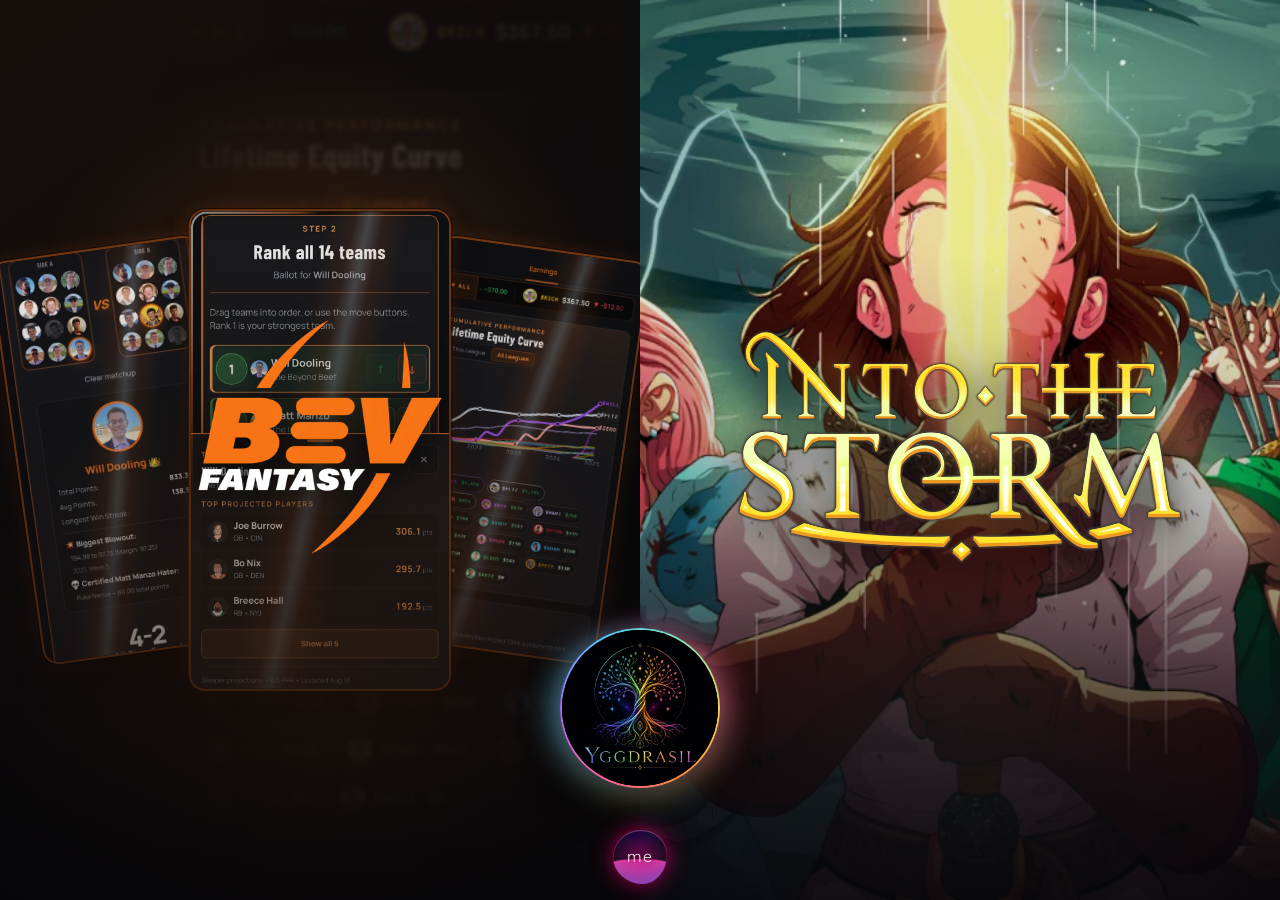
==== commit 54443c0c: "Refine homepage logo spacing" ====
--- a/index.html
+++ b/index.html
@@ -26,7 +26,7 @@
 <link rel="preload" as="font" type="font/woff2" crossorigin
       href="assets/fonts/inter-latin.woff2">
 <link rel="stylesheet" href="assets/styles.css?v=a22">
-<link rel="stylesheet" href="assets/cinematic-split-preview.css?v=12">
+<link rel="stylesheet" href="assets/cinematic-split-preview.css?v=13">
 
 <script>document.documentElement.classList.add('js');</script>
 </head>
--- a/assets/cinematic-split-preview.css
+++ b/assets/cinematic-split-preview.css
@@ -142,6 +142,8 @@
     transform 300ms var(--ease-out),
     filter 300ms var(--ease);
 }
+
+.cinematic-project--bev .cinematic-logo { top: calc(50% - 12px); }
 
 .cinematic-logo:hover,
 .cinematic-project:focus-visible .cinematic-logo {
@@ -195,15 +197,8 @@
     grid-template-rows 280ms var(--ease-out),
     gap 280ms var(--ease-out),
     margin-top 280ms var(--ease-out),
-    margin-bottom 280ms var(--ease-out),
     opacity 180ms var(--ease),
     transform 280ms var(--ease-out);
-}
-
-.cinematic-project--bev .cinematic-logo__info {
-  order: -1;
-  margin-top: 0;
-  margin-bottom: 0;
 }
 
 .cinematic-project--storm .cinematic-logo__info b { color: var(--storm-gold); }
@@ -235,12 +230,6 @@
   margin-top: .35rem;
   opacity: 1;
   transform: none;
-}
-
-.cinematic-project--bev .cinematic-logo:hover .cinematic-logo__info,
-.cinematic-project--bev:focus-visible .cinematic-logo__info {
-  margin-top: 0;
-  margin-bottom: .35rem;
 }
 
 .cinematic-project--ygg {
@@ -399,9 +388,9 @@
   .cinematic-project--ygg {
     position: absolute;
     left: 50%;
-    bottom: calc(50svh - 64px);
-    width: 128px;
-    min-height: 128px;
+    bottom: calc(50svh - 56px);
+    width: 112px;
+    min-height: 112px;
     margin: 0;
     transform: translateX(-50%);
   }
@@ -430,8 +419,6 @@
   .cinematic-logo__info--ygg { opacity: 1; }
 
   .cinematic-logo__info--ygg > * { transform: translate(0, -50%); }
-
-  .cinematic-project--bev .cinematic-logo__info { margin-bottom: .35rem; }
 }
 
 @media (max-width: 820px) {
@@ -488,11 +475,6 @@
     transform: none;
   }
 
-  .cinematic-project--bev .cinematic-logo__info {
-    margin-top: 0;
-    margin-bottom: .35rem;
-  }
-
   .cinematic-project--ygg,
   .cinematic-project--ygg:hover,
   .cinematic-project--ygg:focus-visible {
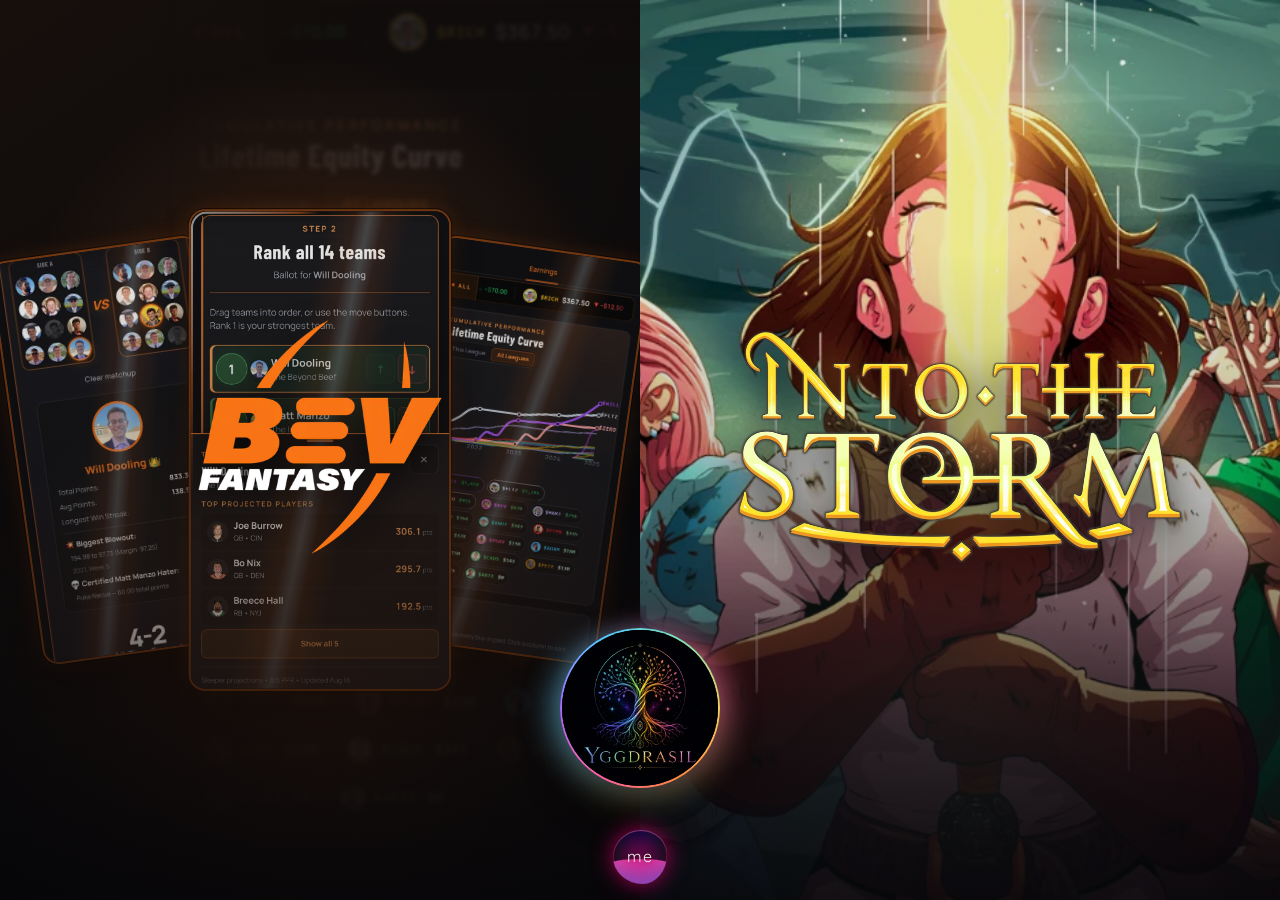
==== commit 94b665d9: "Expand and refine portfolio about page" ====
--- a/index.html
+++ b/index.html
@@ -3,12 +3,12 @@
 <head>
 <meta charset="utf-8">
 <meta name="viewport" content="width=device-width, initial-scale=1">
-<title>William Dooling — Product Designer</title>
+<title>William Dooling · Portfolio</title>
 <meta name="description" content="William Dooling — product designer. Risk PM by day, game dev by night.">
 <link rel="canonical" href="https://www.williamdooling.com/">
 <meta name="theme-color" content="#0A0A0A">
 
-<meta property="og:title" content="William Dooling — Product Designer">
+<meta property="og:title" content="William Dooling · Portfolio">
 <meta property="og:description" content="Risk PM by day, game dev by night.">
 <meta property="og:type" content="website">
 <meta property="og:url" content="https://www.williamdooling.com/">
@@ -32,7 +32,7 @@
 </head>
 <body class="home cinematic-preview">
 
-  <h1 class="vh">William Dooling — selected work</h1>
+  <h1 class="vh">William Dooling · Portfolio</h1>
 
   <main class="cinematic-preview__stage" aria-label="Selected work">
     <a class="cinematic-project cinematic-project--bev"
--- a/assets/styles.css
+++ b/assets/styles.css
@@ -2102,6 +2102,142 @@
   font-size: .85rem;
 }
 
+/* About page — resume depth, kept inside the case-study visual language. */
+.about-page .case-sub { max-width: 42rem; }
+
+.about-page .case-facts a,
+.about-entry a { text-underline-offset: .18em; }
+
+.about-section + .about-section { margin-top: clamp(3.5rem, 8vw, 5.5rem); }
+
+.about-section > h2 { margin-top: 0; }
+
+.about-entry {
+  padding: 1.35rem 0 1.5rem;
+  border-top: 1px solid var(--line);
+}
+
+.about-entry:last-child { border-bottom: 1px solid var(--line); }
+
+.about-entry__head {
+  display: flex;
+  align-items: flex-start;
+  justify-content: space-between;
+  gap: 1.25rem 2rem;
+  margin-bottom: .85rem;
+}
+
+.about-entry h3 {
+  margin: 0 0 .28rem;
+  color: var(--text);
+  font-family: var(--display);
+  font-size: clamp(1.05rem, 2vw, 1.3rem);
+  font-weight: 500;
+  letter-spacing: .025em;
+  line-height: 1.15;
+  text-transform: uppercase;
+}
+
+.about-entry h3 a { color: inherit; }
+
+.about-entry__role,
+.about-entry__meta {
+  margin: 0;
+  color: var(--accent);
+  font-size: .82rem;
+  line-height: 1.45;
+}
+
+.about-entry__role--previous {
+  margin-top: .15rem;
+  color: var(--text-dim);
+}
+
+.about-entry__meta {
+  max-width: 16rem;
+  color: var(--text-dim);
+  text-align: right;
+}
+
+.about-entry > p:last-child,
+.about-entry > ul:last-child { margin-bottom: 0; }
+
+.about-section--split {
+  display: grid;
+  grid-template-columns: minmax(0, 1.15fr) minmax(0, .85fr);
+  gap: clamp(2.5rem, 6vw, 5rem);
+}
+
+.about-section--split h2 { margin-top: 0; }
+
+.about-entry--compact { border-bottom: 1px solid var(--line); }
+
+.about-skills {
+  display: flex;
+  flex-wrap: wrap;
+  gap: .55rem;
+  padding: 0;
+  list-style: none;
+}
+
+.about-skills li {
+  margin: 0;
+  padding: .42rem .7rem;
+  border: 1px solid var(--line);
+  border-radius: 999px;
+  color: var(--text-dim);
+  font-size: .78rem;
+}
+
+.about-contact > p { color: var(--text-dim); }
+
+.about-contact__links {
+  display: flex;
+  flex-wrap: wrap;
+  gap: .75rem;
+  margin-top: .35rem;
+}
+
+.about-contact__link {
+  display: inline-flex;
+  align-items: center;
+  gap: .55rem;
+  min-height: 2.75rem;
+  padding: .65rem .9rem;
+  border: 1px solid color-mix(in srgb, var(--accent) 48%, var(--line));
+  border-radius: 999px;
+  color: var(--text);
+  font-size: .84rem;
+  font-weight: 600;
+  text-decoration: none;
+  transition: border-color 220ms var(--ease), background 220ms var(--ease), transform 220ms var(--ease-out);
+}
+
+.about-contact__link svg {
+  width: 1.1rem;
+  height: 1.1rem;
+  flex: none;
+  fill: currentColor;
+  color: var(--accent);
+}
+
+.about-contact__link:hover {
+  border-color: var(--accent);
+  background: color-mix(in srgb, var(--accent) 8%, transparent);
+  transform: translateY(-2px);
+}
+
+.about-contact__link:focus-visible {
+  outline: 2px solid var(--accent);
+  outline-offset: 3px;
+}
+
+@media (max-width: 680px) {
+  .about-entry__head { display: block; }
+  .about-entry__meta { margin-top: .45rem; max-width: none; text-align: left; }
+  .about-section--split { grid-template-columns: 1fr; }
+}
+
 /* Scaffolding markers — delete these along with the placeholder content.
    Note: one .todo is on the homepage and carries a second class, so the old
    `grep -rn 'class="todo"' work/` no longer finds everything. Use:
@@ -2415,7 +2551,230 @@
 .art-timeline__trigger:focus-visible img { filter: brightness(1.12); }
 
 /* --------------------------------------------------------------------------
-   8e. User Feedback tab
+   8e. Into the Storm — art-direction story
+
+   The supplied process artifacts have very different shapes, so this section
+   lets each keep its natural ratio. The finished image bookends the story;
+   short alternating chapters explain the decisions without hiding evidence
+   behind the old horizontal timeline or lightbox.
+   -------------------------------------------------------------------------- */
+
+.case.theme-storm .case-head__index { display: none; }
+
+.its-title {
+  width: clamp(19rem, 52vw, 38rem);
+  margin: 0;
+  line-height: 0;
+}
+
+.its-title__text {
+  position: absolute;
+  width: 1px;
+  height: 1px;
+  padding: 0;
+  margin: -1px;
+  overflow: hidden;
+  clip: rect(0, 0, 0, 0);
+  white-space: nowrap;
+  border: 0;
+}
+
+.its-title__logo {
+  display: block;
+  width: 100%;
+  height: auto;
+  filter: drop-shadow(0 0 28px color-mix(in srgb, var(--storm-gold) 22%, transparent));
+}
+
+.its-status-alpha {
+  color: var(--storm-gold);
+  text-shadow: 0 0 18px color-mix(in srgb, var(--storm-gold) 35%, transparent);
+  text-underline-offset: .2em;
+}
+
+.its-art-hero,
+.its-art-finale {
+  grid-column: full;
+}
+
+.its-art-hero {
+  margin: 0 0 clamp(3.5rem, 8vw, 6rem);
+}
+
+.its-art-shot {
+  appearance: none;
+  display: block;
+  width: 100%;
+  padding: 0;
+  border: 0;
+  background: none;
+  color: inherit;
+  text-align: inherit;
+  cursor: zoom-in;
+}
+
+.its-art-shot:focus-visible {
+  outline: 2px solid var(--storm-gold);
+  outline-offset: 4px;
+  border-radius: 12px;
+}
+
+.its-art-shot img {
+  transition: filter 220ms var(--ease), transform 420ms var(--ease-out);
+}
+
+.its-art-shot:hover img,
+.its-art-shot:focus-visible img {
+  filter: brightness(1.08);
+  transform: translateY(-2px);
+}
+
+.its-art-hero img,
+.its-art-finale__image img,
+.its-art-frame img {
+  display: block;
+  width: 100%;
+  height: auto;
+}
+
+.its-art-hero img,
+.its-art-finale__image {
+  overflow: hidden;
+  border: 1px solid var(--line);
+  border-radius: 14px;
+  background: var(--surface-lo);
+  box-shadow:
+    0 22px 58px -26px rgba(0, 0, 0, .92),
+    0 0 34px -22px color-mix(in srgb, var(--storm) 52%, transparent);
+}
+
+.its-art-hero figcaption,
+.its-art-frame figcaption {
+  margin: .75rem 0 0;
+  color: var(--text-dim);
+  font-size: .82rem;
+  line-height: 1.5;
+}
+
+.its-art-scene {
+  grid-column: full;
+  display: grid;
+  grid-template-columns: minmax(0, 1.5fr) minmax(0, 23rem);
+  gap: clamp(1.5rem, 4vw, 3.25rem);
+  align-items: center;
+  margin: clamp(3rem, 8vw, 6rem) 0;
+}
+
+.its-art-scene--flip {
+  grid-template-columns: minmax(0, 23rem) minmax(0, 1.5fr);
+}
+
+.its-art-scene--flip .its-art-scene__media { order: 2; }
+.its-art-scene__copy[data-reveal] { transition-delay: 110ms; }
+.its-art-scene__copy > :first-child { margin-top: 0; }
+.its-art-scene__copy > :last-child { margin-bottom: 0; }
+.its-art-scene__copy p { margin: 0 0 1.1rem; }
+
+.its-art-scene__copy h2,
+.its-art-finale__copy h2 {
+  position: relative;
+  margin: 0 0 1rem;
+  font-family: var(--display);
+  font-size: clamp(1.5rem, 2.6vw, 1.95rem);
+  font-weight: 400;
+  letter-spacing: .06em;
+  line-height: 1.05;
+  text-transform: uppercase;
+}
+
+.its-art-scene__copy h2::before,
+.its-art-finale__copy h2::before {
+  content: '';
+  position: absolute;
+  top: .1em;
+  bottom: .1em;
+  left: -1.1rem;
+  width: 3px;
+  border-radius: 2px;
+  background: var(--bar, var(--storm));
+  box-shadow: 0 0 14px -3px var(--bar, var(--storm));
+}
+
+.case.theme-storm .marker-teal { --bar: var(--storm); }
+.case.theme-storm .marker-gold { --bar: var(--storm-gold); }
+
+.its-art-pair,
+.its-art-stack {
+  display: grid;
+  gap: clamp(.8rem, 2vw, 1.25rem);
+  align-items: center;
+}
+
+.its-art-pair { grid-template-columns: repeat(2, minmax(0, 1fr)); }
+.its-art-stack { grid-template-columns: minmax(0, .72fr) minmax(0, 1.28fr); }
+
+.its-art-frame {
+  min-width: 0;
+  margin: 0;
+}
+
+.its-art-frame img {
+  border: 1px solid var(--line);
+  border-radius: 12px;
+  background: var(--surface-lo);
+  box-shadow: 0 16px 42px -25px rgba(0, 0, 0, .95);
+}
+
+.its-art-finale {
+  margin: clamp(4rem, 10vw, 7rem) 0 0;
+  padding-top: clamp(1.5rem, 4vw, 2.5rem);
+  border-top: 1px solid var(--line);
+}
+
+.its-art-finale__copy {
+  max-width: var(--measure);
+  margin: 0 0 clamp(1.5rem, 4vw, 2.5rem);
+}
+
+.its-art-finale__copy p { margin: 0; }
+.its-art-finale__image { display: block; }
+.its-art-finale__image picture { display: block; }
+
+.its-art-stack .its-art-frame:first-child {
+  grid-row: 1 / span 2;
+}
+
+@media (max-width: 60rem) {
+  .its-art-scene,
+  .its-art-scene--flip {
+    grid-template-columns: minmax(0, 1fr);
+    gap: clamp(1.1rem, 4vw, 1.75rem);
+    margin: clamp(2.5rem, 8vw, 4rem) 0;
+  }
+
+  .its-art-scene--flip .its-art-scene__media { order: 0; }
+  .its-art-scene__copy h2::before,
+  .its-art-finale__copy h2::before { left: -.75rem; }
+}
+
+@media (max-width: 40rem) {
+  .its-title { width: min(100%, 27rem); }
+  .its-art-pair,
+  .its-art-stack { grid-template-columns: minmax(0, 1fr); }
+  .its-art-stack .its-art-frame:first-child { grid-row: auto; }
+}
+
+@media (prefers-reduced-motion: reduce) {
+  .its-art-shot img,
+  .its-art-shot:hover img,
+  .its-art-shot:focus-visible img {
+    transform: none;
+    transition: none;
+  }
+}
+
+/* --------------------------------------------------------------------------
+   8f. User Feedback tab
 
    The feedback story uses the same screenshot-led grammar as the other case
    studies, but its evidence has three shapes: the player-facing form, a
@@ -2639,7 +2998,7 @@
 }
 
 /* --------------------------------------------------------------------------
-   8f. Art Design tab — timeline lightbox
+   8g. Shared case-study lightbox
 
    Click a beat, see it large with its caption reset in bigger type. The
    panel gets a FIXED width (not sized to whatever image happens to be
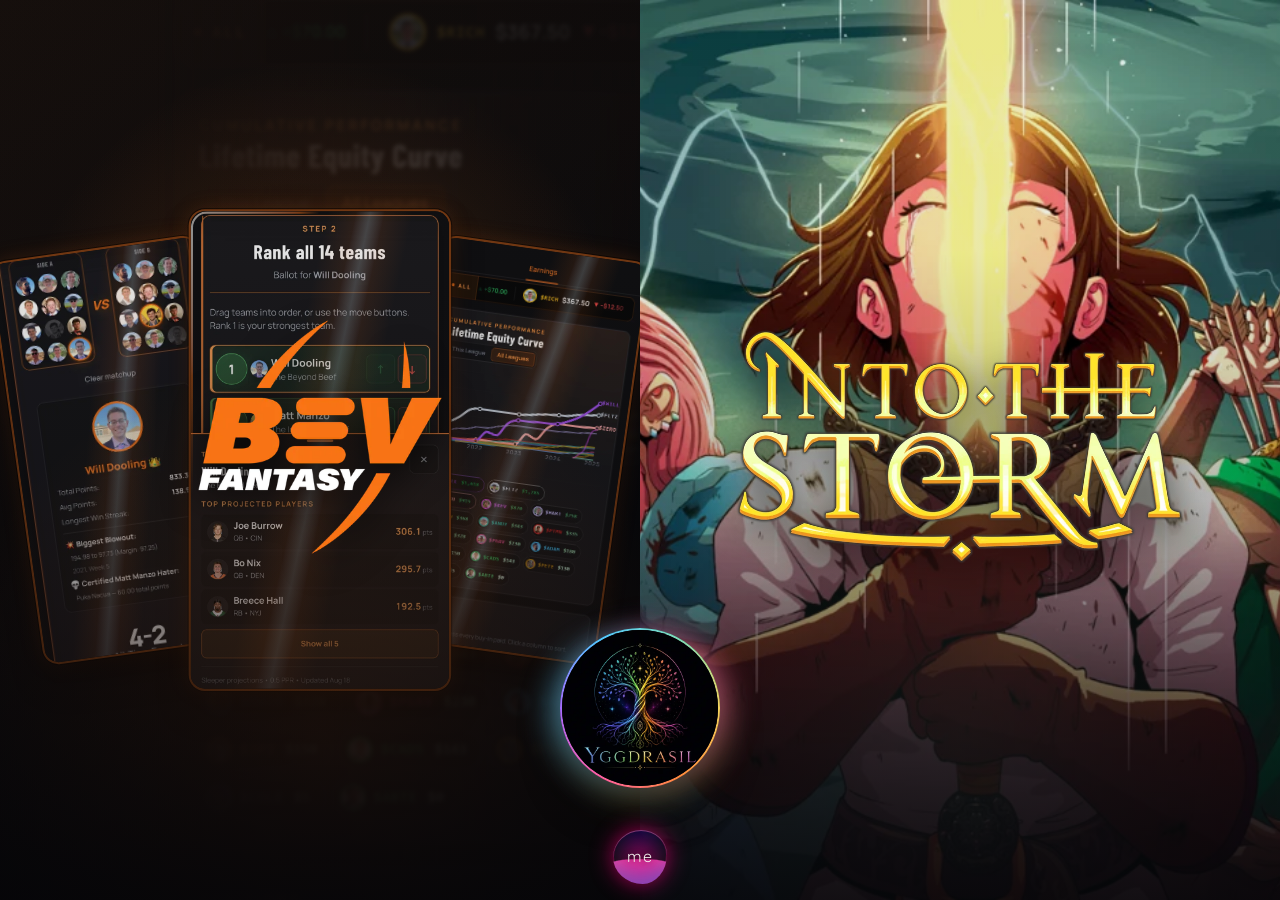
==== commit f8b5c923: "Refine portfolio case studies and profile gallery" ====
--- a/index.html
+++ b/index.html
@@ -25,7 +25,7 @@
       href="assets/fonts/quicksand-latin.woff2">
 <link rel="preload" as="font" type="font/woff2" crossorigin
       href="assets/fonts/inter-latin.woff2">
-<link rel="stylesheet" href="assets/styles.css?v=a22">
+<link rel="stylesheet" href="assets/styles.css?v=a27">
 <link rel="stylesheet" href="assets/cinematic-split-preview.css?v=13">
 
 <script>document.documentElement.classList.add('js');</script>
@@ -135,24 +135,22 @@
 
         <div class="me__content">
           <div class="me__shots">
-            <figure class="me__bubble me__shot me__bubble--sky" tabindex="0">
+            <button type="button" class="me__bubble me__shot me__bubble--sky me-photo-shot" aria-label="View full-size skydiving photo"
+                    data-lightbox-caption="Skydiving in the Swiss Alps!">
               <img src="assets/img/skydive.webp" alt="William skydiving over a lake."
                    width="320" height="320" loading="lazy" decoding="async">
-            </figure>
-            <figure class="me__bubble me__shot me__bubble--run" tabindex="0">
+            </button>
+            <button type="button" class="me__bubble me__shot me__bubble--run me-photo-shot" aria-label="View full-size marathon photo"
+                    data-lightbox-caption="Philadelphia Marathon - 3:24">
               <img src="assets/img/marathon.webp" alt="William running a marathon."
                    width="320" height="320" loading="lazy" decoding="async">
-            </figure>
-            <figure class="me__bubble me__shot me__bubble--us" tabindex="0">
-              <img src="assets/img/nicole.webp"
-                   alt="William and Nicole kissing in front of a Paris sunset."
+            </button>
+            <button type="button" class="me__portrait me__shot me-photo-shot" aria-label="View full-size Gatsby photo"
+                    data-lightbox-caption="My infamous poodle Gatsby!">
+              <img src="assets/img/Me and Gatsby.jpg"
+                   alt="William Dooling with his poodle Gatsby."
                    width="360" height="360" loading="lazy" decoding="async">
-            </figure>
-            <div class="me__portrait me__shot" tabindex="0">
-              <img src="assets/img/will-and-gibbles.webp"
-                   alt="William Dooling with his dog."
-                   width="360" height="360" loading="lazy" decoding="async">
-            </div>
+            </button>
           </div>
 
           <svg class="me__motto" viewBox="0 0 320 50" aria-hidden="true" focusable="false">
@@ -183,6 +181,23 @@
     </div>
   </footer>
 
-  <script src="assets/main.js?v=a21"></script>
+  <div class="lightbox" aria-hidden="true">
+    <div class="lightbox__backdrop" data-lightbox-close></div>
+    <div class="lightbox__panel" role="dialog" aria-modal="true" aria-label="Photo, full size">
+      <button type="button" class="lightbox__close" data-lightbox-close aria-label="Close">
+        <svg viewBox="0 0 24 24" aria-hidden="true" width="20" height="20"><path d="M5 5l14 14M19 5L5 19" fill="none" stroke="currentColor" stroke-width="1.8" stroke-linecap="round"/></svg>
+      </button>
+      <button type="button" class="lightbox__nav lightbox__nav--prev" aria-label="Previous">
+        <svg viewBox="0 0 24 24" aria-hidden="true" width="22" height="22"><path d="M15 5l-7 7 7 7" fill="none" stroke="currentColor" stroke-width="1.8" stroke-linecap="round" stroke-linejoin="round"/></svg>
+      </button>
+      <div class="lightbox__stage"><img class="lightbox__img" src="" alt=""></div>
+      <p class="lightbox__caption"></p>
+      <button type="button" class="lightbox__nav lightbox__nav--next" aria-label="Next">
+        <svg viewBox="0 0 24 24" aria-hidden="true" width="22" height="22"><path d="M9 5l7 7-7 7" fill="none" stroke="currentColor" stroke-width="1.8" stroke-linecap="round" stroke-linejoin="round"/></svg>
+      </button>
+    </div>
+  </div>
+
+  <script src="assets/main.js?v=a25"></script>
 </body>
 </html>
--- a/assets/styles.css
+++ b/assets/styles.css
@@ -1431,11 +1431,10 @@
   z-index: 2;
   width: 132px;
   height: 132px;
+  padding: 0;
+  border: 0;
   border-radius: 50%;
-  /* `backwards`, not `both`. A forwards fill would keep the 100% keyframe in
-     control of transform for good, and the hover zoom below would never
-     apply. Backwards fills only during the delay, then hands the element back
-     to the static rule — which resolves to the same value, so nothing jumps. */
+  background: transparent;
   animation: portrait-in 520ms var(--ease-out) 220ms backwards;
 }
 
@@ -1448,9 +1447,6 @@
 }
 
 .me__portrait img {
-  /* 2px, not the 3px these carried under the old lavender. At full saturation
-     the same width reads considerably heavier, so the ring is thinned to hold
-     the weight it had before the palette changed. */
   border: 2px solid color-mix(in srgb, var(--me-hot) 58%, transparent);
   box-shadow: 0 0 22px -2px color-mix(in srgb, var(--me-mid) 75%, transparent);
 }
@@ -1461,19 +1457,16 @@
   100% { transform: scale(1);    opacity: 1; }
 }
 
-/* The two action shots fan outward from behind the portrait on an arc. Each
-   keyframe lists translate/rotate/scale in the same order so the browser
-   interpolates the functions rather than falling back to matrix decomposition,
-   which would swing them through a visibly wrong path. */
-/* Mouse ears: up and outward, overlapping the portrait's upper edge and
-   sitting behind it (z-index below .me__portrait), each tilted away from
-   centre. See the note on `backwards` above — same reason here. */
+/* The two action shots are the only photos in the profile control. */
 .me__bubble {
   position: absolute;
   z-index: 1;
   width: 88px;
   height: 88px;
   margin: 0;
+  padding: 0;
+  border: 0;
+  background: transparent;
   transform: translate(var(--tx), var(--ty)) rotate(var(--rot)) scale(1);
   animation: bubble-in 620ms var(--ease-out) backwards;
 }
@@ -1483,52 +1476,13 @@
   box-shadow: 0 0 16px -3px color-mix(in srgb, var(--me-mid) 70%, transparent);
 }
 
-/* Fanned to ±94 from the ±84 they sat at while there were only two of them.
-   The crown below is 80px wide and centred, so it occupies -40..40; at ±84 the
-   ears reached in to -40 and the three circles would have been touching. This
-   opens a 10px channel on each side and still leaves the ears overlapping the
-   portrait, which is what makes the cluster read as one object. */
 .me__bubble--sky { --tx: -94px; --ty: -56px; --rot: -13deg; animation-delay: 310ms; }
 .me__bubble--run { --tx:  94px; --ty: -56px; --rot:  13deg; animation-delay: 375ms; }
-
-/* The crown. Smaller than the ears and wedged into the gap between them,
-   riding high enough over the portrait's top edge that ~58px of it clears —
-   about the same visible share the ears get, despite being tucked deeper. */
-.me__bubble--us {
-  --tx: 0px;
-  --ty: -84px;
-  --rot: 0deg;
-  width: 80px;
-  height: 80px;
-  /* Its own entrance, not the ears' — see `us-in`. The shorthand is repeated
-     in full rather than overriding animation-name alone, because the base rule
-     also sets a duration and this one is deliberately slower. */
-  animation: us-in 720ms var(--ease-out) 560ms backwards;
-}
-
-/* Blue where everything else in the panel is pink, and the one bright blue in
-   the component (`--me-lit`) rather than `--me-cold`, which at 2px on a dark
-   ground would simply not be visible. */
-.me__bubble--us img {
-  border: 2px solid color-mix(in srgb, var(--me-lit) 62%, transparent);
-  box-shadow: 0 0 16px -3px color-mix(in srgb, var(--me-lit) 55%, transparent);
-}
 
 @keyframes bubble-in {
   0%   { transform: translate(0, 0) rotate(0deg) scale(.2); opacity: 0; }
   62%  { transform: translate(var(--tx), var(--ty)) rotate(var(--rot)) scale(1.16); opacity: 1; }
   100% { transform: translate(var(--tx), var(--ty)) rotate(var(--rot)) scale(1);    opacity: 1; }
-}
-
-/* A rise and a fade, deliberately not the ears' pop. They spring out from
-   behind the portrait with an overshoot; this one is already in place and
-   simply surfaces — later, slower, and without the bounce, so it lands as its
-   own beat rather than as a third copy of the same gesture. Starting from the
-   settled --tx/--ty plus an offset (rather than from 0,0) is what keeps it
-   travelling straight up instead of arcing out of the centre. */
-@keyframes us-in {
-  0%   { transform: translate(var(--tx), calc(var(--ty) + 26px)) rotate(var(--rot)) scale(.94); opacity: 0; }
-  100% { transform: translate(var(--tx), var(--ty)) rotate(var(--rot)) scale(1); opacity: 1; }
 }
 
 /* Examining a photo ---------------------------------------------------------
@@ -1548,14 +1502,14 @@
 
 /* A lift, not a takeover. The earlier 1.62/2.1 pair covered most of the panel
    and took 380ms to get there, which read as sluggish rather than deliberate. */
-.me__portrait:hover,
-.me__portrait:focus-visible { transform: scale(1.28); z-index: 4; }
-
 .me__bubble:hover,
 .me__bubble:focus-visible {
   transform: translate(var(--tx), var(--ty)) rotate(0deg) scale(1.55);
   z-index: 4;
 }
+
+.me__portrait:hover,
+.me__portrait:focus-visible { transform: scale(1.28); z-index: 4; }
 
 /* Non-hovered shots recede. */
 .me__shots:has(.me__shot:hover) .me__shot:not(:hover),
@@ -2349,6 +2303,37 @@
 
 .case-panel { display: contents; }
 .case-panel[hidden] { display: none; }
+
+/* In-tab progression keeps a case study readable as a sequence while the
+   category tabs remain available for visitors who want to jump around. */
+.case-panel-next {
+  grid-column: text;
+  justify-self: end;
+  display: inline-grid;
+  grid-template-columns: auto auto auto;
+  align-items: baseline;
+  gap: .75rem;
+  margin: clamp(2rem, 5vw, 3rem) 0 0;
+  padding: .8rem 0;
+  border: 0;
+  border-bottom: 1px solid color-mix(in srgb, var(--accent) 50%, transparent);
+  background: transparent;
+  color: var(--text);
+  font: inherit;
+  text-decoration: none;
+  cursor: pointer;
+  transition: color 220ms var(--ease), border-color 220ms var(--ease), transform 220ms var(--ease-out);
+}
+.case-panel-next .micro { color: var(--text-dim); }
+.case-panel-next > :nth-child(2) {
+  font-family: var(--display);
+  font-size: 1.15rem;
+  letter-spacing: .04em;
+  text-transform: uppercase;
+}
+.case-panel-next > :last-child { color: var(--accent); font-size: 1.25rem; }
+.case-panel-next:hover,
+.case-panel-next:focus-visible { color: var(--accent); border-color: var(--accent); transform: translateX(4px); }
 
 /* Because the panel is display:contents, its children are the case-body grid's
    items, and .case-body > * never matches them. Without this, ordinary prose
@@ -3510,6 +3495,19 @@
   font-weight: 600;
 }
 
+/* The opening problem and product rationale answer each other, so desktop
+   readers can compare them directly before moving into the feature scenes. */
+.ygr-intro {
+  grid-column: full;
+  display: grid;
+  grid-template-columns: repeat(2, minmax(0, 1fr));
+  gap: clamp(2rem, 6vw, 5rem);
+  margin: clamp(2.5rem, 6vw, 4rem) 0 0;
+}
+.ygr-intro__section { max-width: var(--measure); }
+.ygr-intro__section h2 { grid-column: auto; margin-top: 0; }
+.ygr-intro__section > :last-child { margin-bottom: 0; }
+
 /* ---- Feature gallery ------------------------------------------------------ */
 
 /* Selector carries the panel so it outranks .case-panel > ul, which would
@@ -3567,6 +3565,8 @@
 }
 
 @media (max-width: 60rem) {
+  .ygr-intro { grid-template-columns: minmax(0, 1fr); gap: 0; }
+  .ygr-intro__section + .ygr-intro__section h2 { margin-top: 3rem; }
   .ygr-scene {
     grid-template-columns: minmax(0, 1fr);
     gap: clamp(1.1rem, 4vw, 1.75rem);
@@ -3762,6 +3762,65 @@
   grid-template-columns: minmax(0, 23rem) minmax(0, 1.5fr);
 }
 .bev-scene--flip .bev-scene__media { order: 2; }
+
+/* The earnings chart needs to read first; the two conversations are supporting
+   evidence beneath it rather than competing with it in the prose column. */
+.bev-scene--money { align-items: start; }
+.bev-money-media { display: grid; gap: clamp(.9rem, 2vw, 1.4rem); }
+.bev-money-media > .bev-shot img {
+  aspect-ratio: 2.25 / 1;
+  object-fit: cover;
+  object-position: center top;
+}
+.bev-money-media__chats {
+  display: grid;
+  grid-template-columns: minmax(0, 1fr) minmax(0, .58fr);
+  align-items: start;
+  gap: clamp(.75rem, 1.7vw, 1.25rem);
+}
+.bev-money-media__chats figure { margin: 0; }
+.bev-money-media__chats figure .bev-shot { width: 78%; margin-left: auto; }
+.bev-money-media__chats figure img {
+  aspect-ratio: 4 / 5;
+  object-fit: cover;
+  object-position: center 48%;
+}
+.bev-money-media__chats figcaption,
+.bev-trade-phones figcaption {
+  margin: .55rem 0 0;
+  color: var(--text-dim);
+  font-size: .76rem;
+  line-height: 1.45;
+}
+
+/* Trades are intentionally phone-first: the mobile filter UI and the resulting
+   conversation stack together in the dedicated right-hand media column. */
+.bev-scene--trades {
+  grid-template-columns: minmax(0, 1.5fr) minmax(13rem, 22rem);
+  align-items: start;
+}
+.bev-scene--trades .bev-scene__media { order: 2; }
+.bev-trade-phones {
+  display: grid;
+  gap: clamp(.9rem, 2vw, 1.4rem);
+  justify-items: center;
+}
+.bev-trade-phones__phone,
+.bev-trade-phones__chat { width: min(74%, 15rem); margin: 0; }
+.bev-trade-phones__chat { justify-self: end; }
+.bev-trade-phones .bev-shot { border-radius: clamp(10px, 1.6vw, 18px); }
+
+/* Keep the ballot as the right-column focal point instead of diluting it with
+   a smaller second device capture. */
+.bev-scene--poll .bev-scene__media { width: 100%; }
+
+/* Crop to the useful keeper controls rather than showing the entire desktop
+   page at a reduced scale. */
+.bev-scene--keepers .bev-scene__media > .bev-shot img {
+  aspect-ratio: 4 / 3;
+  object-fit: cover;
+  object-position: center 40%;
+}
 
 .bev-scene__copy[data-reveal] { transition-delay: 110ms; }
 .bev-scene__copy > :first-child { margin-top: 0; }
@@ -4059,10 +4118,18 @@
     margin: clamp(2.5rem, 8vw, 4rem) 0;
   }
   .bev-scene--flip .bev-scene__media { order: 0; }
+  .bev-scene--trades .bev-scene__media { order: 0; }
   .bev-scene__copy h2::before { left: -.75rem; }
 
   /* On one column a 21% phone would be a few millimetres wide, so the pair
      stacks and the phone takes a share you can actually read. */
   .bev-pair { grid-template-columns: minmax(0, 1fr); }
   .bev-pair__phone { width: 46%; justify-self: end; }
-}
+  .bev-money-media__chats { grid-template-columns: minmax(0, 1fr) minmax(0, .65fr); }
+  .bev-trade-phones {
+    grid-template-columns: repeat(2, minmax(0, 1fr));
+    align-items: start;
+  }
+  .bev-trade-phones__phone,
+  .bev-trade-phones__chat { width: min(100%, 15rem); }
+}
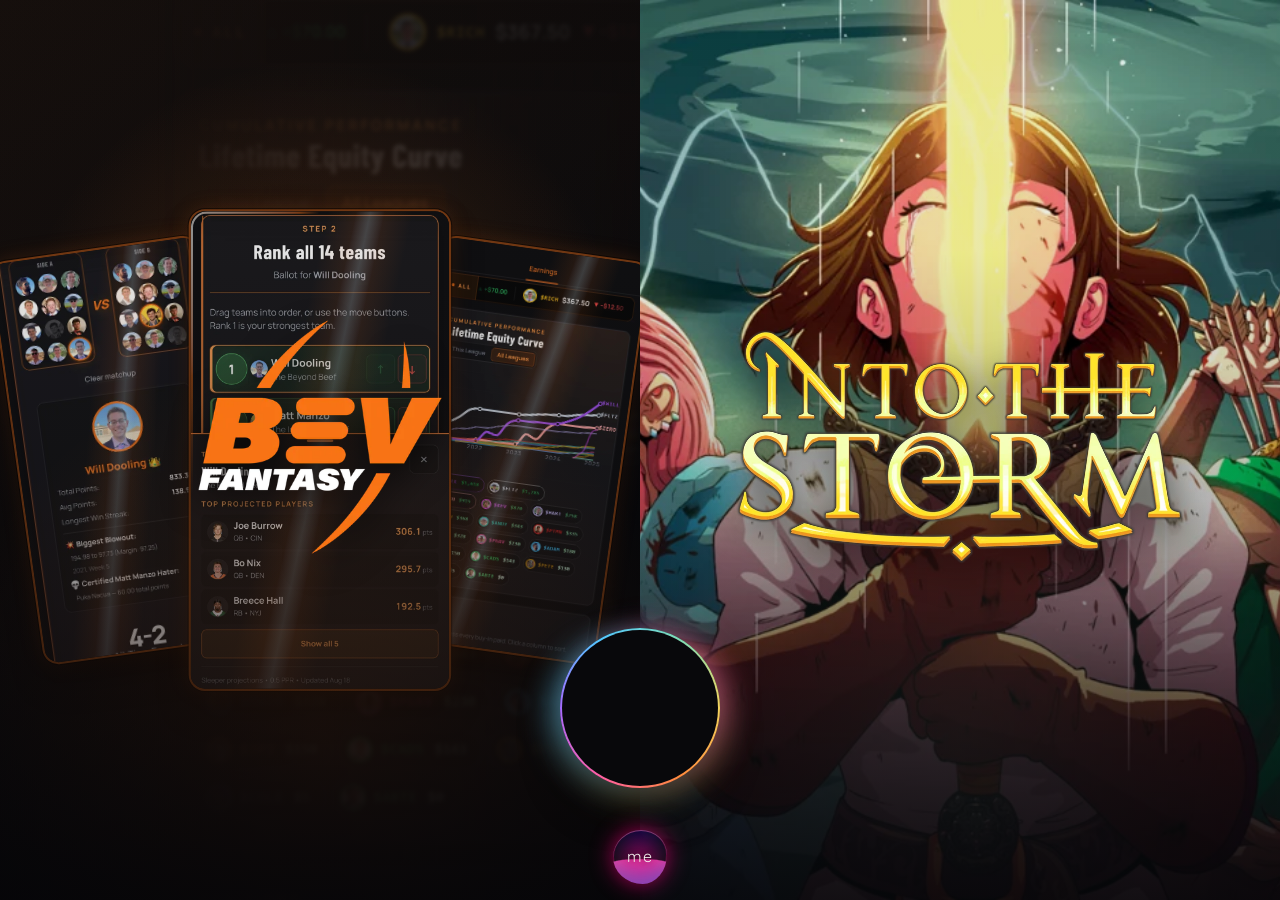
==== commit 1d830e6b: "Rework Into the Storm case study: header centering, art finale slider, feedback tab restructure Cent" ====
--- a/index.html
+++ b/index.html
@@ -198,6 +198,6 @@
     </div>
   </div>
 
-  <script src="assets/main.js?v=a25"></script>
+  <script src="assets/main.js?v=a26"></script>
 </body>
 </html>
--- a/assets/styles.css
+++ b/assets/styles.css
@@ -27,6 +27,7 @@
   --violet-mid:  #2E1E52;
   --violet-core: #6B54A8;
   --violet-glow: #9B84D9;
+  --about-blue:  #58BFF3; /* existing Bifröst blue from the portfolio palette */
 
   /* Surfaces */
   --surface:     #121114;
@@ -1896,6 +1897,28 @@
 
 .case-back:hover { color: var(--text); gap: .75rem; }
 
+.case-nav__right {
+  display: flex;
+  align-items: center;
+  gap: .9rem;
+}
+
+/* Same arrow the footer's next-project card ends on, surfaced at the top too
+   so jumping to the next case study doesn't require scrolling to the bottom. */
+.case-nav__next {
+  display: inline-flex;
+  align-items: center;
+  justify-content: center;
+  color: var(--text-dim);
+  text-decoration: none;
+  font-size: 1.05rem;
+  line-height: 1;
+  transition: color 220ms var(--ease), transform 220ms var(--ease-out);
+}
+
+.case-nav__next:hover,
+.case-nav__next:focus-visible { color: var(--accent); transform: translateX(3px); }
+
 /* Accent carry-through: enough that the page you land on clearly belongs to
    the card you clicked, without breaking §5's calm. */
 .case-head {
@@ -2000,7 +2023,7 @@
   top: .12em;
   bottom: .12em;
   width: 2px;
-  background: var(--accent);
+  background: var(--bar, var(--accent));
   border-radius: 2px;
 }
 
@@ -2061,6 +2084,26 @@
 
 .about-page .case-facts a,
 .about-entry a { text-underline-offset: .18em; }
+
+.about-page .about-title::before {
+  background: var(--violet-glow);
+  box-shadow: 0 0 14px -3px var(--violet-glow);
+}
+
+.about-page .about-title--blue::before {
+  background: var(--about-blue);
+  box-shadow: 0 0 14px -3px var(--about-blue);
+}
+
+.about-page .about-fact-link--bev,
+.about-page .about-project-link--bev { color: var(--bev); }
+.about-page .about-fact-link--storm,
+.about-page .about-project-link--storm { color: var(--storm-gold); }
+.about-page .about-fact-link,
+.about-page .about-project-link { text-decoration: none; }
+.about-page .about-draftkings { color: var(--ygr); }
+.about-page .about-section--experience .about-entry__role { color: var(--about-blue); }
+.about-page .case-sub { margin-top: 0; }
 
 .about-section + .about-section { margin-top: clamp(3.5rem, 8vw, 5.5rem); }
 
@@ -2255,6 +2298,13 @@
 .case-next:hover .case-next__arrow { transform: translateX(6px); color: var(--next-accent, var(--text)); }
 
 .case-foot .contact { margin-top: clamp(1.75rem, 4vw, 2.5rem); }
+
+.case-foot__note {
+  margin: clamp(1.75rem, 4vw, 2.5rem) 0 0;
+  color: var(--text-dim);
+  font-size: .82rem;
+  line-height: 1.6;
+}
 
 /* --------------------------------------------------------------------------
    8b. Case study — category tabs (Gameplay / Art Design / User Feedback)
@@ -2546,9 +2596,22 @@
 
 .case.theme-storm .case-head__index { display: none; }
 
+/* Centering treatment carried over from the Bev Fantasy header. */
+.case.theme-storm .case-eyebrow { text-align: center; }
+
+.case.theme-storm .case-sub {
+  max-width: none;
+  text-align: center;
+}
+
+.case.theme-storm .case-facts {
+  justify-content: center;
+  text-align: center;
+}
+
 .its-title {
   width: clamp(19rem, 52vw, 38rem);
-  margin: 0;
+  margin: 0 auto;
   line-height: 0;
 }
 
@@ -2576,6 +2639,28 @@
   text-shadow: 0 0 18px color-mix(in srgb, var(--storm-gold) 35%, transparent);
   text-underline-offset: .2em;
 }
+
+/* Inline links in body prose: gold for a person credited by name, teal for a
+   plain reference link (matches the marker-teal/marker-gold split above). */
+.its-link-gold {
+  color: var(--storm-gold);
+  text-decoration: underline;
+  text-decoration-color: color-mix(in srgb, var(--storm-gold) 55%, transparent);
+  text-underline-offset: .18em;
+  transition: text-decoration-color 250ms var(--ease), color 250ms var(--ease);
+}
+
+.its-link-gold:hover { text-decoration-color: var(--storm-gold); }
+
+.its-link {
+  color: var(--text);
+  text-decoration: underline;
+  text-decoration-color: color-mix(in srgb, var(--storm) 55%, transparent);
+  text-underline-offset: .18em;
+  transition: text-decoration-color 250ms var(--ease), color 250ms var(--ease);
+}
+
+.its-link:hover { color: var(--storm); text-decoration-color: var(--storm); }
 
 .its-art-hero,
 .its-art-finale {
@@ -2615,15 +2700,13 @@
 }
 
 .its-art-hero img,
-.its-art-finale__image img,
 .its-art-frame img {
   display: block;
   width: 100%;
   height: auto;
 }
 
-.its-art-hero img,
-.its-art-finale__image {
+.its-art-hero img {
   overflow: hidden;
   border: 1px solid var(--line);
   border-radius: 14px;
@@ -2716,17 +2799,134 @@
   border-top: 1px solid var(--line);
 }
 
+/* Centered and full-width so the closing statement reads as a headline over
+   the comparison slider, rather than a narrow column beside it. */
 .its-art-finale__copy {
-  max-width: var(--measure);
-  margin: 0 0 clamp(1.5rem, 4vw, 2.5rem);
+  max-width: 34rem;
+  margin: 0 auto clamp(1.75rem, 4vw, 2.5rem);
+  text-align: center;
+}
+
+/* Centered heading trades the side tick every other scene uses for a
+   centered underline, and carries the marker color on the text itself so
+   "teal" or "gold" still reads without a bar to hang it on. */
+.its-art-finale__copy h2 {
+  color: var(--bar, var(--storm));
+}
+
+.its-art-finale__copy h2::before {
+  top: auto;
+  bottom: -.6rem;
+  left: 50%;
+  height: 2px;
+  width: 2.75rem;
+  transform: translateX(-50%);
 }
 
 .its-art-finale__copy p { margin: 0; }
-.its-art-finale__image { display: block; }
-.its-art-finale__image picture { display: block; }
 
 .its-art-stack .its-art-frame:first-child {
   grid-row: 1 / span 2;
+}
+
+/* ---- Before/after comparison slider ---------------------------------- */
+
+.its-compare { margin: 0; }
+
+.its-compare__frame {
+  position: relative;
+  aspect-ratio: 2560 / 1388;
+  overflow: hidden;
+  border: 1px solid var(--line);
+  border-radius: 14px;
+  background: var(--surface-lo);
+  box-shadow:
+    0 22px 58px -26px rgba(0, 0, 0, .92),
+    0 0 34px -22px color-mix(in srgb, var(--storm) 52%, transparent);
+}
+
+.its-compare__img {
+  position: absolute;
+  inset: 0;
+  display: block;
+  width: 100%;
+  height: 100%;
+  object-fit: cover;
+  user-select: none;
+  -webkit-user-drag: none;
+}
+
+.its-compare__img--after {
+  clip-path: inset(0 calc(100% - var(--pos, 50%)) 0 0);
+}
+
+.its-compare__handle {
+  position: absolute;
+  top: 0;
+  bottom: 0;
+  left: var(--pos, 50%);
+  width: 2px;
+  margin-left: -1px;
+  background: var(--storm-gold);
+  box-shadow: 0 0 14px -2px color-mix(in srgb, var(--storm-gold) 70%, transparent);
+  pointer-events: none;
+}
+
+.its-compare__grip {
+  position: absolute;
+  top: 50%;
+  left: 50%;
+  display: grid;
+  place-items: center;
+  width: 2.4rem;
+  height: 2.4rem;
+  transform: translate(-50%, -50%);
+  border: 1px solid var(--line);
+  border-radius: 999px;
+  background: var(--surface-lo);
+  box-shadow: 0 8px 22px -10px rgba(0, 0, 0, .85);
+  color: var(--storm-gold);
+  font-size: .9rem;
+}
+
+.its-compare__range {
+  position: absolute;
+  inset: 0;
+  width: 100%;
+  height: 100%;
+  margin: 0;
+  appearance: none;
+  background: none;
+  cursor: ew-resize;
+}
+
+.its-compare__range::-webkit-slider-runnable-track { background: transparent; }
+.its-compare__range::-webkit-slider-thumb {
+  appearance: none;
+  width: 2.4rem;
+  height: 100%;
+  opacity: 0;
+}
+.its-compare__range::-moz-range-track { background: transparent; border: none; }
+.its-compare__range::-moz-range-thumb {
+  width: 2.4rem;
+  height: 100%;
+  opacity: 0;
+  border: none;
+}
+
+.its-compare__range:focus-visible + .its-compare__handle .its-compare__grip {
+  outline: 2px solid var(--storm-gold);
+  outline-offset: 3px;
+}
+
+.its-compare__labels {
+  display: flex;
+  justify-content: space-between;
+  margin: .75rem 0 0;
+  color: var(--text-dim);
+  font-size: .82rem;
+  line-height: 1.5;
 }
 
 @media (max-width: 60rem) {
@@ -2768,12 +2968,20 @@
    the in-game result they helped produce.
    -------------------------------------------------------------------------- */
 
-.its-feedback-hero {
+/* The form and the Discord message it produces lead the tab together, at a
+   matched size, rather than the form running full width on its own. */
+.its-feedback-top {
   grid-column: full;
-  margin: 0 0 clamp(1rem, 2.5vw, 1.75rem);
-}
-
-.its-feedback-hero figcaption,
+  display: grid;
+  grid-template-columns: minmax(0, 1fr) minmax(0, 1fr);
+  align-items: start;
+  gap: clamp(1.25rem, 3vw, 2rem);
+  margin: 0 0 clamp(1.5rem, 4vw, 2.5rem);
+}
+
+.its-feedback-top figure { margin: 0; }
+
+.its-feedback-top figcaption,
 .its-feedback-clarity figcaption,
 .its-feedback-analytics figcaption {
   margin: .8rem 0 0;
@@ -2781,6 +2989,20 @@
   font-size: .84rem;
   line-height: 1.5;
 }
+
+/* Frictionless Feedback and Transparent Iteration read as a matched pair,
+   the same grammar the intro spread on the Bev Fantasy page uses. */
+.its-feedback-intro {
+  grid-column: full;
+  display: grid;
+  grid-template-columns: repeat(2, minmax(0, 1fr));
+  gap: clamp(2rem, 6vw, 5rem);
+  margin: clamp(1rem, 3vw, 2rem) 0 0;
+}
+
+.its-feedback-intro__col { max-width: var(--measure); }
+.its-feedback-intro__col h2 { grid-column: auto; margin-top: 0; }
+.its-feedback-intro__col > :last-child { margin-bottom: 0; }
 
 .its-feedback-shot {
   display: block;
@@ -2918,8 +3140,8 @@
   left: -1.1rem;
   width: 3px;
   border-radius: 2px;
-  background: var(--accent);
-  box-shadow: 0 0 14px -3px var(--accent);
+  background: var(--bar, var(--accent));
+  box-shadow: 0 0 14px -3px var(--bar, var(--accent));
 }
 
 .its-feedback-clarity {
@@ -2932,9 +3154,14 @@
 .its-feedback-clarity figure,
 .its-feedback-analytics figure { margin: 0; }
 
+/* Smaller and flush with the column's outer edge, so the two charts read as
+   supporting evidence for "Data driven design" rather than competing with it
+   for weight. */
 .its-feedback-analytics {
   display: grid;
   gap: clamp(.9rem, 2vw, 1.25rem);
+  max-width: 82%;
+  margin-left: auto;
 }
 
 .its-feedback-analytics figcaption { font-size: .78rem; }
@@ -2974,6 +3201,13 @@
   .its-feedback-scene { gap: clamp(1.1rem, 4vw, 1.75rem); margin: clamp(2.5rem, 8vw, 4rem) 0; }
   .its-feedback-scene--flip .its-feedback-scene__media { order: 0; }
   .its-feedback-scene__copy h2::before { left: -.75rem; }
+
+  .its-feedback-top { grid-template-columns: minmax(0, 1fr); }
+
+  .its-feedback-intro { grid-template-columns: minmax(0, 1fr); gap: 0; }
+  .its-feedback-intro__col + .its-feedback-intro__col h2 { margin-top: 3rem; }
+
+  .its-feedback-analytics { max-width: none; margin-left: 0; }
 }
 
 @media (max-width: 36rem) {
@@ -3593,20 +3827,23 @@
 
 /* ---- Header ---------------------------------------------------------------- */
 
-/* The title and mark are one project lockup. Keeping them in the same row
-   makes the mark read as identity instead of a detached corner ornament. */
+/* The wordmark is the page heading and sits alone as the hero identity. */
 .case.theme-bev .case-head__copy { width: 100%; }
 .case.theme-bev .case-head__index { display: none; }
 
 .bev-lockup {
   display: flex;
-  align-items: center;
-  gap: clamp(1.25rem, 3vw, 2.25rem);
+  justify-content: center;
+}
+
+.bev-title {
+  margin: 0;
+  line-height: 0;
 }
 
 .bev-mark {
   flex: 0 0 auto;
-  width: clamp(12rem, 24vw, 19rem);
+  width: clamp(15rem, 34vw, 24rem);
   height: auto;
   margin: 0;
   /* The source art is flat orange on transparent; the drop shadow gives it
@@ -3614,11 +3851,23 @@
   filter: drop-shadow(0 0 34px color-mix(in srgb, var(--accent) 42%, transparent));
 }
 
-/* The eyebrow and the title swap their usual roles here: the accent belongs on
-   the project's own name, which is the thing being introduced, not on the word
-   "case study", which is the same on all three pages. */
-.case.theme-bev .case-eyebrow { color: var(--text); }
-.case.theme-bev .case-title   { color: var(--accent); }
+.case.theme-bev .case-eyebrow {
+  margin-top: clamp(1.25rem, 3vw, 2rem);
+  color: var(--text);
+  text-align: center;
+}
+
+/* The description used to sit as a narrow left column under a centered
+   eyebrow; both now read as one centered block spanning the full header. */
+.case.theme-bev .case-sub {
+  max-width: none;
+  text-align: center;
+}
+
+.case.theme-bev .case-facts {
+  justify-content: center;
+  text-align: center;
+}
 
 .case-fact__live[href] {
   text-decoration: underline;
@@ -3687,14 +3936,7 @@
 }
 
 @media (max-width: 48rem) {
-  .case.theme-bev .case-eyebrow { text-align: center; }
-  .bev-lockup {
-    flex-direction: column;
-    gap: .65rem;
-  }
-  .bev-lockup .case-title { text-align: center; }
   .bev-mark {
-    order: -1;
     width: clamp(10rem, 48vw, 13rem);
   }
 }
@@ -3743,6 +3985,32 @@
   line-height: 1.6;
 }
 
+/* The Evolution act reintroduces the wordmark from the page header, set
+   beside the act's own title rather than above it. */
+.bev-act--evolution {
+  display: flex;
+  align-items: center;
+  justify-content: space-between;
+  gap: clamp(1.5rem, 4vw, 3rem);
+}
+
+.bev-act--evolution .bev-act__copy { flex: 1 1 auto; }
+
+.bev-act__mark {
+  flex: 0 0 auto;
+  width: clamp(5rem, 11vw, 7.5rem);
+  height: auto;
+  filter: drop-shadow(0 0 24px color-mix(in srgb, var(--accent) 42%, transparent));
+}
+
+@media (max-width: 48rem) {
+  .bev-act--evolution {
+    flex-direction: column;
+    align-items: flex-start;
+  }
+  .bev-act__mark { width: clamp(4rem, 20vw, 5.5rem); }
+}
+
 /* ---- Scene ---------------------------------------------------------------- */
 
 .bev-scene {
@@ -3793,26 +4061,63 @@
   line-height: 1.45;
 }
 
-/* Trades are intentionally phone-first: the mobile filter UI and the resulting
-   conversation stack together in the dedicated right-hand media column. */
+/* Trades keep the filter and the proof visible together, so the archive reads
+   as a searchable tool rather than a list of screens. */
 .bev-scene--trades {
-  grid-template-columns: minmax(0, 1.5fr) minmax(13rem, 22rem);
+  grid-template-columns: minmax(0, 1fr) minmax(0, 1.2fr);
   align-items: start;
 }
 .bev-scene--trades .bev-scene__media { order: 2; }
 .bev-trade-phones {
   display: grid;
-  gap: clamp(.9rem, 2vw, 1.4rem);
-  justify-items: center;
+  grid-template-columns: repeat(2, minmax(0, 1fr));
+  align-items: start;
+  gap: clamp(.75rem, 1.7vw, 1.25rem);
 }
 .bev-trade-phones__phone,
-.bev-trade-phones__chat { width: min(74%, 15rem); margin: 0; }
-.bev-trade-phones__chat { justify-self: end; }
+.bev-trade-phones__chat { width: 100%; margin: 0; }
 .bev-trade-phones .bev-shot { border-radius: clamp(10px, 1.6vw, 18px); }
 
-/* Keep the ballot as the right-column focal point instead of diluting it with
-   a smaller second device capture. */
-.bev-scene--poll .bev-scene__media { width: 100%; }
+/* Head-to-head needs the screenshots to interrupt the argument itself. Giving
+   the scene one track lets the desktop result and phone capture use the page
+   width without making the surrounding copy feel stretched. */
+.bev-scene--ammunition {
+  grid-template-columns: minmax(0, 1fr);
+  align-items: start;
+}
+.bev-ammunition-shots {
+  grid-template-columns: minmax(0, 1fr) minmax(12rem, 20rem);
+  margin: clamp(1.25rem, 3vw, 2rem) 0;
+}
+
+/* The ballot and the feedback that changed it share the media column. The
+   smaller receipt uses otherwise-empty space below the landscape capture. */
+.bev-poll-media {
+  display: grid;
+  gap: clamp(1rem, 2.25vw, 1.5rem);
+  align-content: start;
+  align-self: start;
+}
+
+/* The two pieces of feedback that changed the poll sit side by side, each
+   carrying one point, rather than one wide shot with the second point
+   cropped out of view. */
+.bev-poll-feedback {
+  display: grid;
+  grid-template-columns: repeat(2, minmax(0, 1fr));
+  gap: clamp(.75rem, 1.7vw, 1.1rem);
+}
+.bev-poll-feedback .bev-note-shot { margin: 0; }
+
+/* Manufacturing an event carries far more prose than the other scenes, so the
+   usual 23rem copy column runs much taller than the media beside it. Giving
+   copy more width shortens that column and closes most of the gap; align-items
+   start keeps the media flush with the heading instead of centered in the
+   leftover space. */
+.bev-scene--poll {
+  grid-template-columns: minmax(0, 28rem) minmax(0, 1.2fr);
+  align-items: start;
+}
 
 /* Crop to the useful keeper controls rather than showing the entire desktop
    page at a reduced scale. */
@@ -3861,6 +4166,9 @@
 }
 
 .bev-scene__proof b { color: var(--text); font-weight: 600; }
+
+/* The one ticker symbol that's a signature rather than a data point. */
+.bev-will { color: #b18cff; font-weight: 600; }
 
 .bev-scene__dek {
   margin: -.15rem 0 1.25rem;
@@ -4027,6 +4335,32 @@
 
 .bev-duo li { margin: 0; }
 
+/* The mark's story is prose-first, so it gets the wide track; the brief and
+   the first draft sit beside it as reference rather than leading the section. */
+.bev-mark-row {
+  grid-column: full;
+  display: grid;
+  grid-template-columns: minmax(0, 28rem) minmax(0, 1.2fr);
+  gap: clamp(1.5rem, 4vw, 3rem);
+  align-items: start;
+  margin: clamp(2.5rem, 6vw, 4rem) 0 0;
+}
+
+.bev-mark-row__copy { max-width: var(--measure); }
+.bev-mark-row__copy h2 { margin-top: 0; }
+.bev-mark-row__copy > :last-child { margin-bottom: 0; }
+
+.bev-mark-media {
+  display: grid;
+  grid-template-columns: repeat(2, minmax(0, 1fr));
+  align-content: start;
+  gap: clamp(.75rem, 1.6vw, 1.1rem);
+  margin: 0;
+  padding: 0;
+  list-style: none;
+}
+.bev-mark-media li { margin: 0; }
+
 /* Inline link inside body prose. `.case-body a` has no treatment of its own,
    so without this the one link in the running text is indistinguishable from
    the text around it. */
@@ -4083,6 +4417,54 @@
 }
 
 .bev-evolution .bev-shot { border-radius: 12px; }
+
+/* The old site is evidence, not a hero shot — shown at a size that matches
+   the weight it carries in the story now that the power rankings image
+   introduces this beat instead. */
+.bev-evolution--tight {
+  max-width: 34rem;
+  margin-left: auto;
+  margin-right: auto;
+}
+
+/* The power rankings spreadsheet leads "How far it's come", with the heading
+   and its paragraph reading beside it rather than underneath. */
+.bev-history-row {
+  grid-column: full;
+  display: grid;
+  grid-template-columns: minmax(0, 22rem) minmax(0, 1fr);
+  gap: clamp(1.5rem, 4vw, 3rem);
+  align-items: start;
+  margin: clamp(2.5rem, 6vw, 4rem) 0 0;
+}
+
+/* The old site screenshot now stacks under the power rankings shot rather
+   than running full-width later in the page, so this column holds two
+   figures instead of one. */
+.bev-history-row__media {
+  display: grid;
+  gap: clamp(1.25rem, 3vw, 2rem);
+  margin: 0;
+}
+.bev-history-row__media figure { margin: 0; }
+.bev-history-row__media .bev-evolution {
+  grid-column: auto;
+  margin: 0;
+}
+.bev-history-row__media .bev-evolution--tight {
+  max-width: none;
+}
+.bev-history-row__media .bev-shot { border-radius: 12px; }
+.bev-history-row__media figcaption {
+  margin: .65rem 0 0;
+  color: var(--text-dim);
+  font-size: .78rem;
+  line-height: 1.45;
+}
+
+.bev-history-row__copy { max-width: var(--measure); }
+.bev-history-row__copy h2 { margin-top: 0; }
+.bev-history-row__copy > :last-child { margin-bottom: 0; }
 
 /* ---- Credits -------------------------------------------------------------- */
 
@@ -4126,10 +4508,7 @@
   .bev-pair { grid-template-columns: minmax(0, 1fr); }
   .bev-pair__phone { width: 46%; justify-self: end; }
   .bev-money-media__chats { grid-template-columns: minmax(0, 1fr) minmax(0, .65fr); }
-  .bev-trade-phones {
-    grid-template-columns: repeat(2, minmax(0, 1fr));
-    align-items: start;
-  }
-  .bev-trade-phones__phone,
-  .bev-trade-phones__chat { width: min(100%, 15rem); }
-}
+  .bev-trade-phones { grid-template-columns: repeat(2, minmax(0, 1fr)); }
+  .bev-mark-row { grid-template-columns: minmax(0, 1fr); gap: 1.25rem; }
+  .bev-history-row { grid-template-columns: minmax(0, 1fr); }
+}
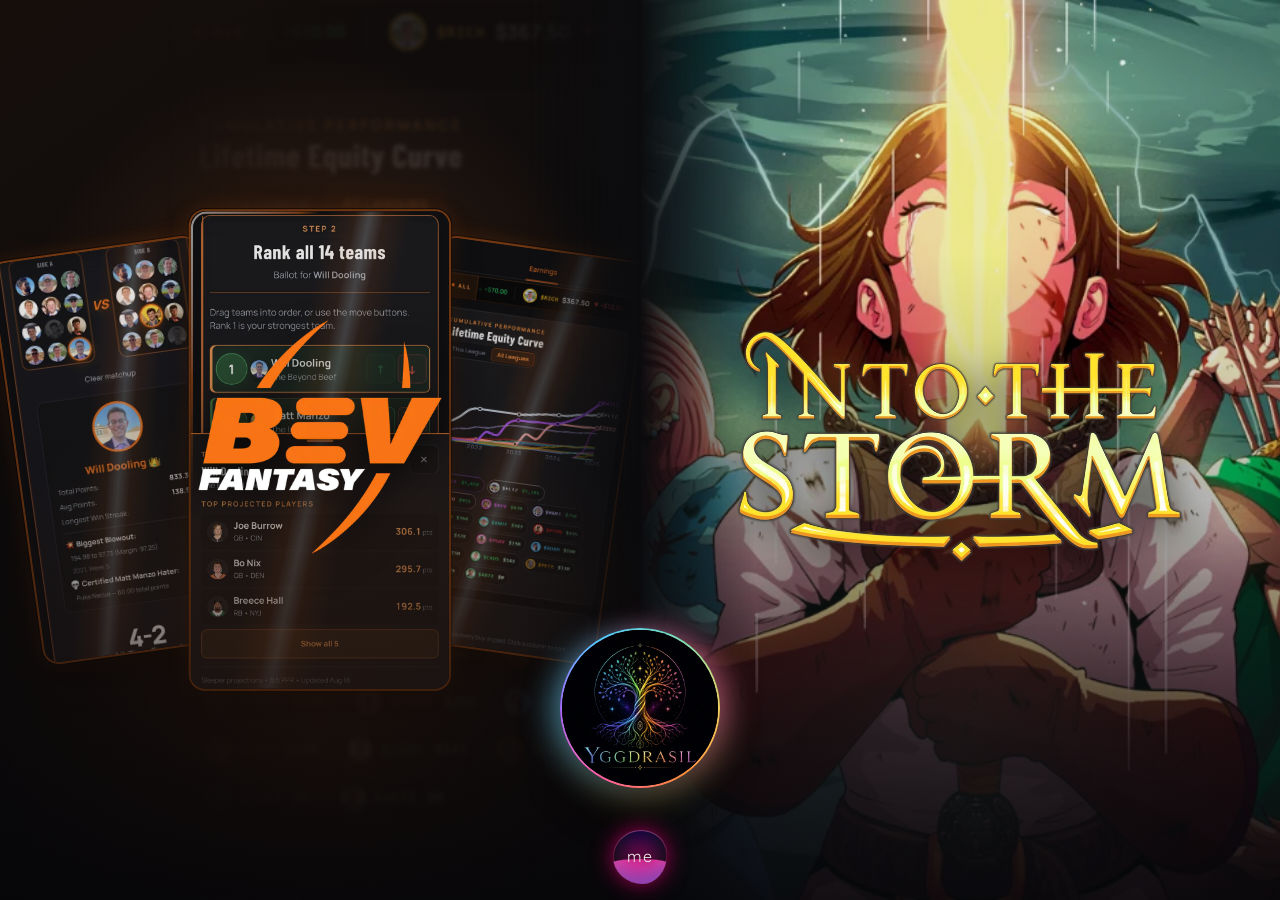
==== commit c3153687: "Soften hard seam between Bev Fantasy and Into the Storm panels Mask-fade each panel's inner edge int" ====
--- a/index.html
+++ b/index.html
@@ -26,7 +26,7 @@
 <link rel="preload" as="font" type="font/woff2" crossorigin
       href="assets/fonts/inter-latin.woff2">
 <link rel="stylesheet" href="assets/styles.css?v=a27">
-<link rel="stylesheet" href="assets/cinematic-split-preview.css?v=13">
+<link rel="stylesheet" href="assets/cinematic-split-preview.css?v=14">
 
 <script>document.documentElement.classList.add('js');</script>
 </head>
--- a/assets/styles.css
+++ b/assets/styles.css
@@ -1871,6 +1871,45 @@
 .case.theme-storm { --accent: var(--storm); }
 .case.theme-ygr   { --accent: var(--ygr); }
 
+/* Centering treatment carried over from the Bev Fantasy / Into the Storm
+   headers, so all three case studies open the same way. */
+.case.theme-ygr .case-head__index { display: none; }
+.case.theme-ygr .case-eyebrow { text-align: center; }
+
+.case.theme-ygr .case-sub {
+  max-width: none;
+  text-align: center;
+}
+
+.case.theme-ygr .case-facts {
+  justify-content: center;
+  text-align: center;
+}
+
+.ygr-title {
+  width: clamp(12rem, 24vw, 16rem);
+  margin: 0 auto;
+  line-height: 0;
+}
+
+.ygr-title__text {
+  position: absolute;
+  width: 1px;
+  height: 1px;
+  padding: 0;
+  margin: -1px;
+  overflow: hidden;
+  clip: rect(0, 0, 0, 0);
+  white-space: nowrap;
+  border: 0;
+}
+
+.ygr-title__logo {
+  display: block;
+  width: 100%;
+  height: auto;
+}
+
 .case-wrap {
   max-width: 64rem;
   margin: 0 auto;
@@ -2042,6 +2081,15 @@
 .case-body ul { margin: 0 0 1.2rem; padding-left: 1.15rem; }
 .case-body li { margin-bottom: .55rem; }
 
+.case-body code {
+  padding: .15em .4em;
+  border: 1px solid var(--line);
+  border-radius: 5px;
+  background: var(--surface-lo);
+  font-family: ui-monospace, SFMono-Regular, Menlo, Consolas, monospace;
+  font-size: .88em;
+}
+
 .case-figure {
   grid-column: full;
   margin: 2.5rem 0;
@@ -2080,7 +2128,32 @@
 }
 
 /* About page — resume depth, kept inside the case-study visual language. */
-.about-page .case-sub { max-width: 42rem; }
+.about-photo {
+  width: clamp(120px, 20vw, 168px);
+  height: clamp(120px, 20vw, 168px);
+  margin: 0 auto 1.5rem;
+}
+
+.about-photo img {
+  width: 100%;
+  height: 100%;
+  border-radius: 50%;
+  object-fit: cover;
+  border: 2px solid color-mix(in srgb, var(--violet-glow) 55%, transparent);
+  box-shadow: 0 0 22px -2px color-mix(in srgb, var(--violet-core) 75%, transparent);
+}
+
+.about-page .case-eyebrow { text-align: center; }
+
+.about-page .case-sub {
+  max-width: none;
+  text-align: center;
+}
+
+.about-page .case-facts {
+  justify-content: center;
+  text-align: center;
+}
 
 .about-page .case-facts a,
 .about-entry a { text-underline-offset: .18em; }
@@ -2093,6 +2166,53 @@
 .about-page .about-title--blue::before {
   background: var(--about-blue);
   box-shadow: 0 0 14px -3px var(--about-blue);
+}
+
+.about-page .about-title--dk { color: var(--ygr); }
+.about-page .about-title--dk::before {
+  background: var(--ygr);
+  box-shadow: 0 0 14px -3px var(--ygr);
+}
+
+/* Independent projects / Experience break out of the narrow text measure so
+   their entries can sit as columns instead of one long stack. */
+.about-section--wide { grid-column: full; }
+
+.about-entries {
+  display: grid;
+  grid-template-columns: repeat(2, minmax(0, 1fr));
+  gap: 0 3rem;
+}
+
+.about-entries .about-entry {
+  border-top: 1px solid var(--line);
+  border-bottom: 1px solid var(--line);
+}
+
+.about-experience-grid {
+  display: grid;
+  grid-template-columns: 1.3fr 1fr;
+  gap: 0 3rem;
+}
+
+.about-experience-grid__side {
+  display: flex;
+  flex-direction: column;
+}
+
+.about-experience-grid > .about-entry,
+.about-experience-grid__side .about-entry {
+  border-top: 1px solid var(--line);
+}
+
+.about-experience-grid > .about-entry:first-child,
+.about-experience-grid__side .about-entry:last-child {
+  border-bottom: 1px solid var(--line);
+}
+
+@media (max-width: 780px) {
+  .about-entries,
+  .about-experience-grid { grid-template-columns: 1fr; }
 }
 
 .about-page .about-fact-link--bev,
@@ -2233,6 +2353,40 @@
   .about-entry__head { display: block; }
   .about-entry__meta { margin-top: .45rem; max-width: none; text-align: left; }
   .about-section--split { grid-template-columns: 1fr; }
+}
+
+.about-foot__logos {
+  display: flex;
+  flex-wrap: wrap;
+  justify-content: center;
+  align-items: center;
+  gap: clamp(2rem, 6vw, 4rem);
+  padding-top: clamp(2.5rem, 6vw, 4rem);
+  border-top: 1px solid var(--line);
+}
+
+.about-foot__logos a {
+  display: block;
+  height: clamp(2.75rem, 6vw, 3.5rem);
+  opacity: .78;
+  transition: opacity 220ms var(--ease), transform 220ms var(--ease-out);
+}
+
+.about-foot__logos img {
+  display: block;
+  width: auto;
+  height: 100%;
+}
+
+.about-foot__logos a:hover,
+.about-foot__logos a:focus-visible {
+  opacity: 1;
+  transform: translateY(-3px);
+}
+
+.about-foot__logos a:focus-visible {
+  outline: 2px solid var(--accent);
+  outline-offset: 4px;
 }
 
 /* Scaffolding markers — delete these along with the placeholder content.
@@ -2403,6 +2557,36 @@
   letter-spacing: .02em;
 }
 
+.its-tech-hero {
+  grid-column: full;
+  display: grid;
+  grid-template-columns: minmax(0, 1fr) minmax(0, 20rem);
+  align-items: start;
+  gap: clamp(2rem, 5vw, 4rem);
+  margin: 0 0 clamp(1.5rem, 4vw, 2.5rem);
+}
+
+.its-tech-hero__copy { max-width: var(--measure); }
+.its-tech-hero__copy h2 { margin-top: 0; }
+
+.its-tech-hero__media { margin: 0; justify-self: center; }
+.its-tech-hero__media img { width: 100%; }
+
+/* The last tech scene loses its second image, so it no longer needs the
+   full breathing room the other scenes get above it. */
+.its-art-scene.its-art-scene--tight { margin-top: clamp(1rem, 3vw, 1.75rem); }
+
+/* Mirrors .bev-scene__proof's small side-quote treatment; var(--accent) is
+   already the page's storm teal here, so no extra color is needed. */
+.its-tech-proof {
+  margin: 1.4rem 0 0;
+  padding-left: .9rem;
+  border-left: 2px solid color-mix(in srgb, var(--accent) 55%, transparent);
+  color: var(--text-dim);
+  font-size: .84rem;
+  line-height: 1.55;
+}
+
 /* --------------------------------------------------------------------------
    8c. Art Design tab — before/after slider
 
@@ -2937,6 +3121,13 @@
     margin: clamp(2.5rem, 8vw, 4rem) 0;
   }
 
+  .its-tech-hero {
+    grid-template-columns: minmax(0, 1fr);
+    gap: clamp(1.5rem, 5vw, 2.25rem);
+    margin: 0 0 clamp(1.5rem, 4vw, 2rem);
+  }
+  .its-tech-hero__media { order: -1; max-width: 16rem; width: 100%; }
+
   .its-art-scene--flip .its-art-scene__media { order: 0; }
   .its-art-scene__copy h2::before,
   .its-art-finale__copy h2::before { left: -.75rem; }
@@ -2980,6 +3171,10 @@
 }
 
 .its-feedback-top figure { margin: 0; }
+
+/* The feedback-form shot is shorter than the Discord capture beside it;
+   center it in the row instead of leaving it stranded at the top. */
+.its-feedback-top figure:first-child { align-self: center; }
 
 .its-feedback-top figcaption,
 .its-feedback-clarity figcaption,
@@ -3771,6 +3966,14 @@
   border-bottom: 1px solid var(--line);
 }
 
+@media (min-width: 780px) {
+  .ygr-stats {
+    grid-column: full;
+    grid-template-columns: repeat(4, minmax(0, 1fr));
+    text-align: center;
+  }
+}
+
 .ygr-stat dt {
   margin: 0 0 .3rem;
   font-family: var(--display);
@@ -4466,6 +4669,30 @@
 .bev-history-row__copy h2 { margin-top: 0; }
 .bev-history-row__copy > :last-child { margin-bottom: 0; }
 
+/* Closing section reads as a centered statement, the same grammar as the
+   "finished identity" close on the Into the Storm vision tab. */
+.bev-next {
+  grid-column: text;
+  max-width: var(--measure);
+  margin: clamp(4rem, 10vw, 7rem) auto 0;
+  padding-top: clamp(1.5rem, 4vw, 2.5rem);
+  border-top: 1px solid var(--line);
+  text-align: center;
+}
+
+.bev-next h2 { margin-top: 0; }
+
+.bev-next h2::before {
+  left: 50%;
+  bottom: -.6rem;
+  top: auto;
+  height: 2px;
+  width: 2.75rem;
+  transform: translateX(-50%);
+}
+
+.bev-next > :last-child { margin-bottom: 0; }
+
 /* ---- Credits -------------------------------------------------------------- */
 
 .bev-credit {
--- a/assets/cinematic-split-preview.css
+++ b/assets/cinematic-split-preview.css
@@ -83,10 +83,17 @@
   object-position: 50% center;
 }
 
+.cinematic-project__art--storm {
+  -webkit-mask-image: linear-gradient(to right, transparent 0%, #000 18%, #000 100%);
+  mask-image: linear-gradient(to right, transparent 0%, #000 18%, #000 100%);
+}
+
 .cinematic-project__art--bev {
   background:
     radial-gradient(circle at 50% 40%, color-mix(in srgb, var(--cinematic-bev) 22%, transparent), transparent 48%),
     linear-gradient(145deg, #17100D, #09090B 72%);
+  -webkit-mask-image: linear-gradient(to right, #000 0%, #000 82%, transparent 100%);
+  mask-image: linear-gradient(to right, #000 0%, #000 82%, transparent 100%);
 }
 
 .cinematic-project__art--bev::before {
@@ -363,6 +370,16 @@
     border-radius: 0;
   }
 
+  .cinematic-project__art--bev {
+    -webkit-mask-image: linear-gradient(to bottom, #000 0%, #000 82%, transparent 100%);
+    mask-image: linear-gradient(to bottom, #000 0%, #000 82%, transparent 100%);
+  }
+
+  .cinematic-project__art--storm {
+    -webkit-mask-image: linear-gradient(to bottom, transparent 0%, #000 18%, #000 100%);
+    mask-image: linear-gradient(to bottom, transparent 0%, #000 18%, #000 100%);
+  }
+
   .cinematic-project__art--bev .deck { inset: 0; }
 
   .cinematic-project__art--bev .deck__shot--hero { width: 40%; }
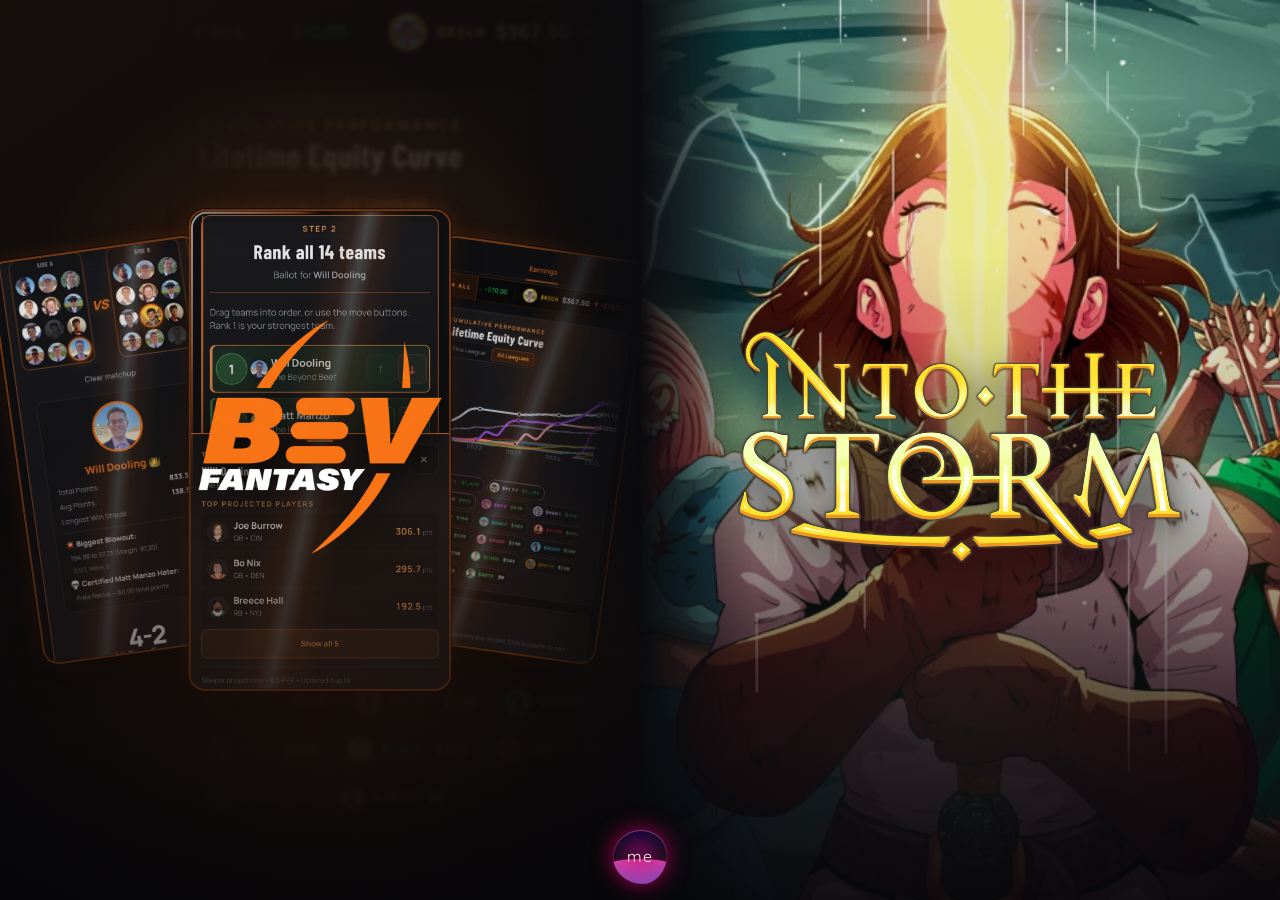
==== commit 180c1dfe: "Hide Yggdrasil links pending management approval Removes the homepage badge and about-page/case-stud" ====
--- a/index.html
+++ b/index.html
@@ -85,17 +85,7 @@
       </span>
     </a>
 
-    <a class="cinematic-project cinematic-project--ygg"
-       href="work/yggdrasil/" data-prefetch
-       aria-label="View the Yggdrasil case study">
-      <img class="cinematic-project--ygg__logo"
-           src="assets/img/yggdrasil-logo.webp" alt="Yggdrasil"
-           width="520" height="520" loading="eager" decoding="async">
-      <span class="cinematic-logo__info cinematic-logo__info--ygg">
-        <span>Internal org site</span>
-        <b>In use</b>
-      </span>
-    </a>
+    <!-- Yggdrasil tile hidden pending management approval. -->
   </main>
 
   <footer class="site-foot cinematic-preview__foot">
